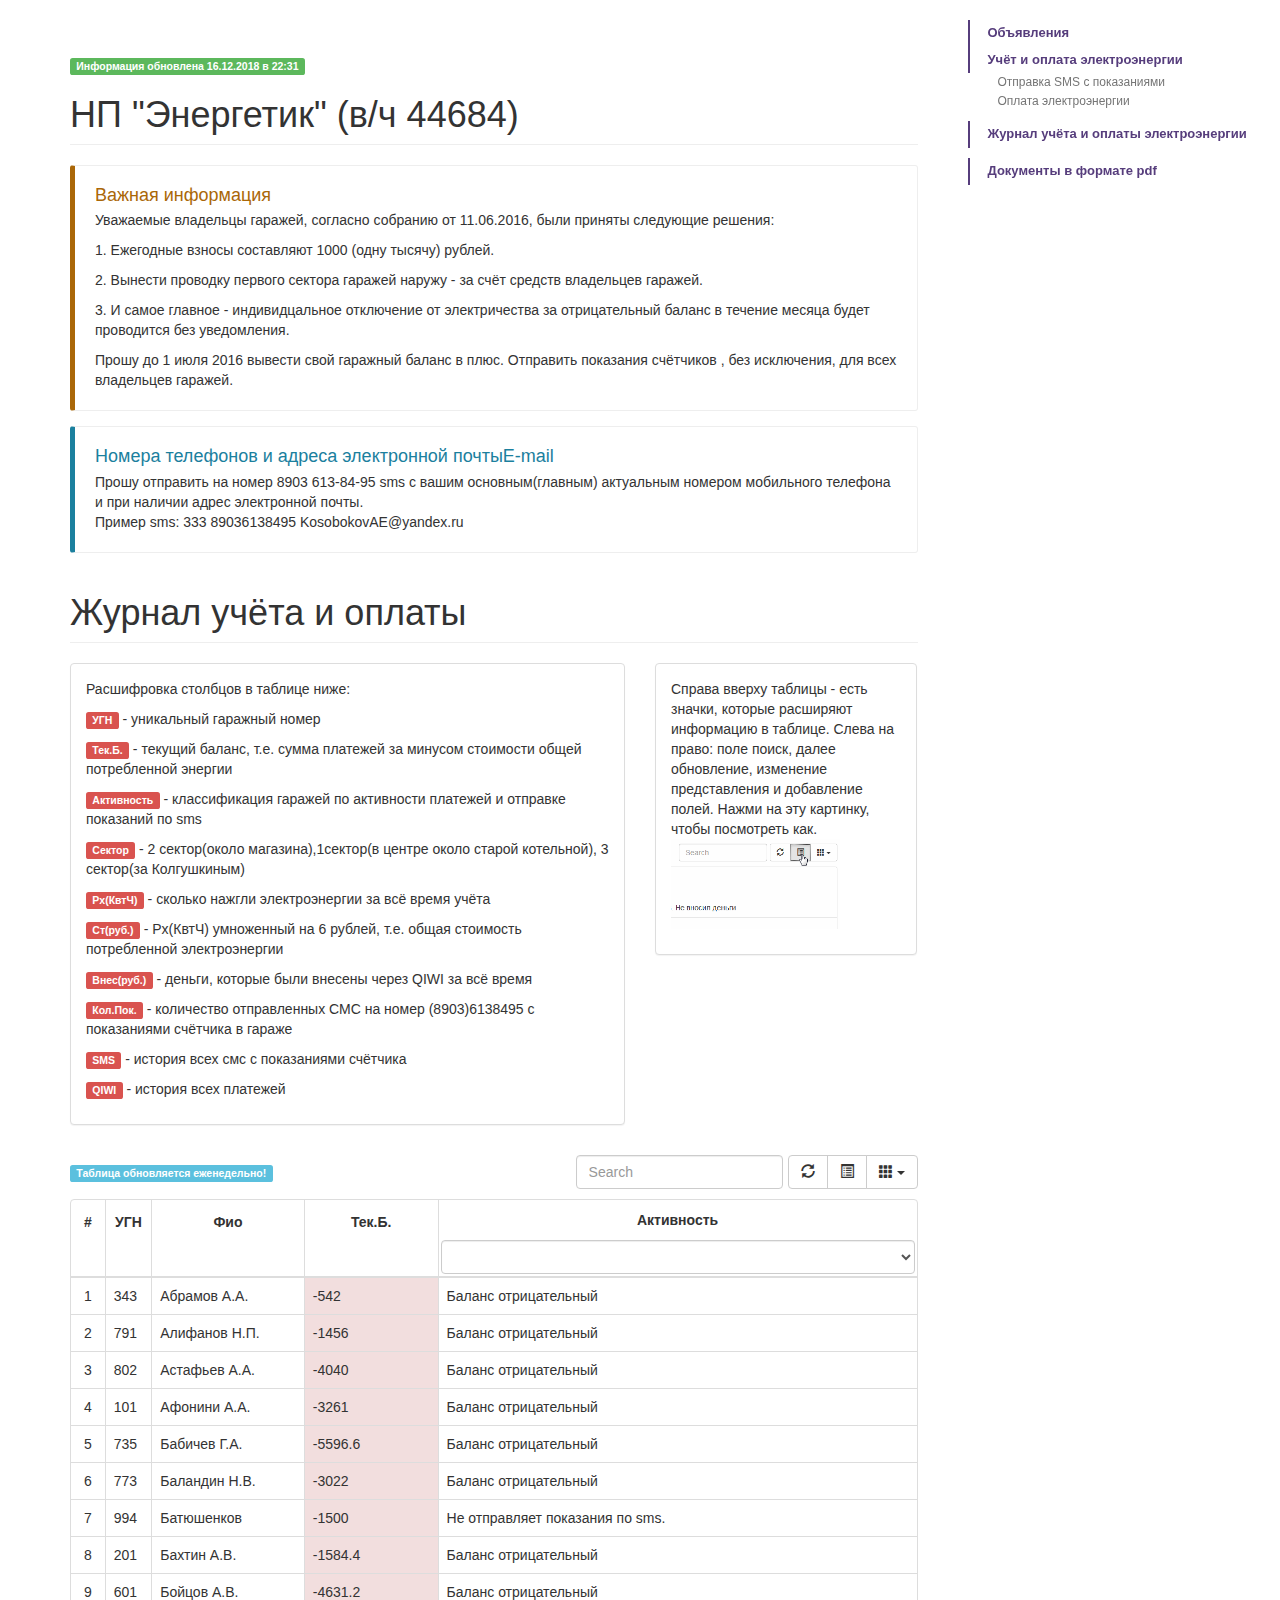
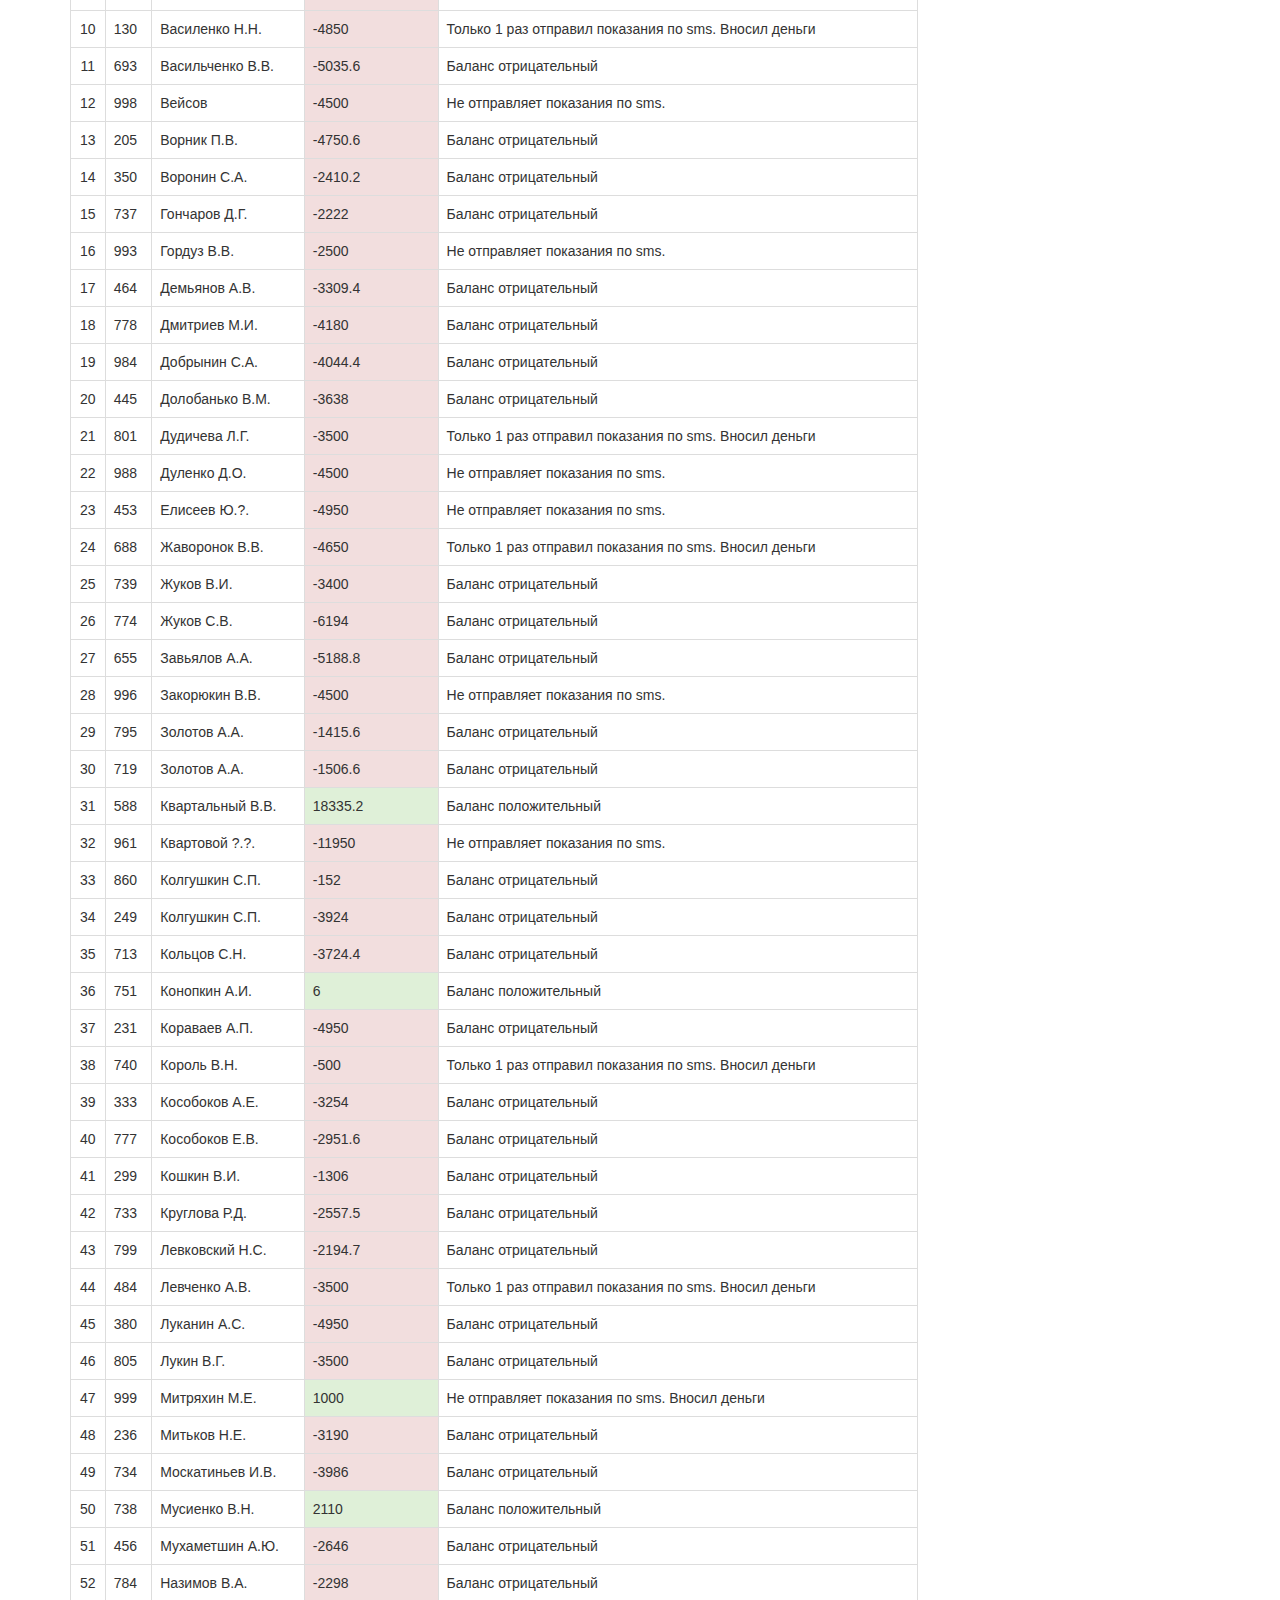
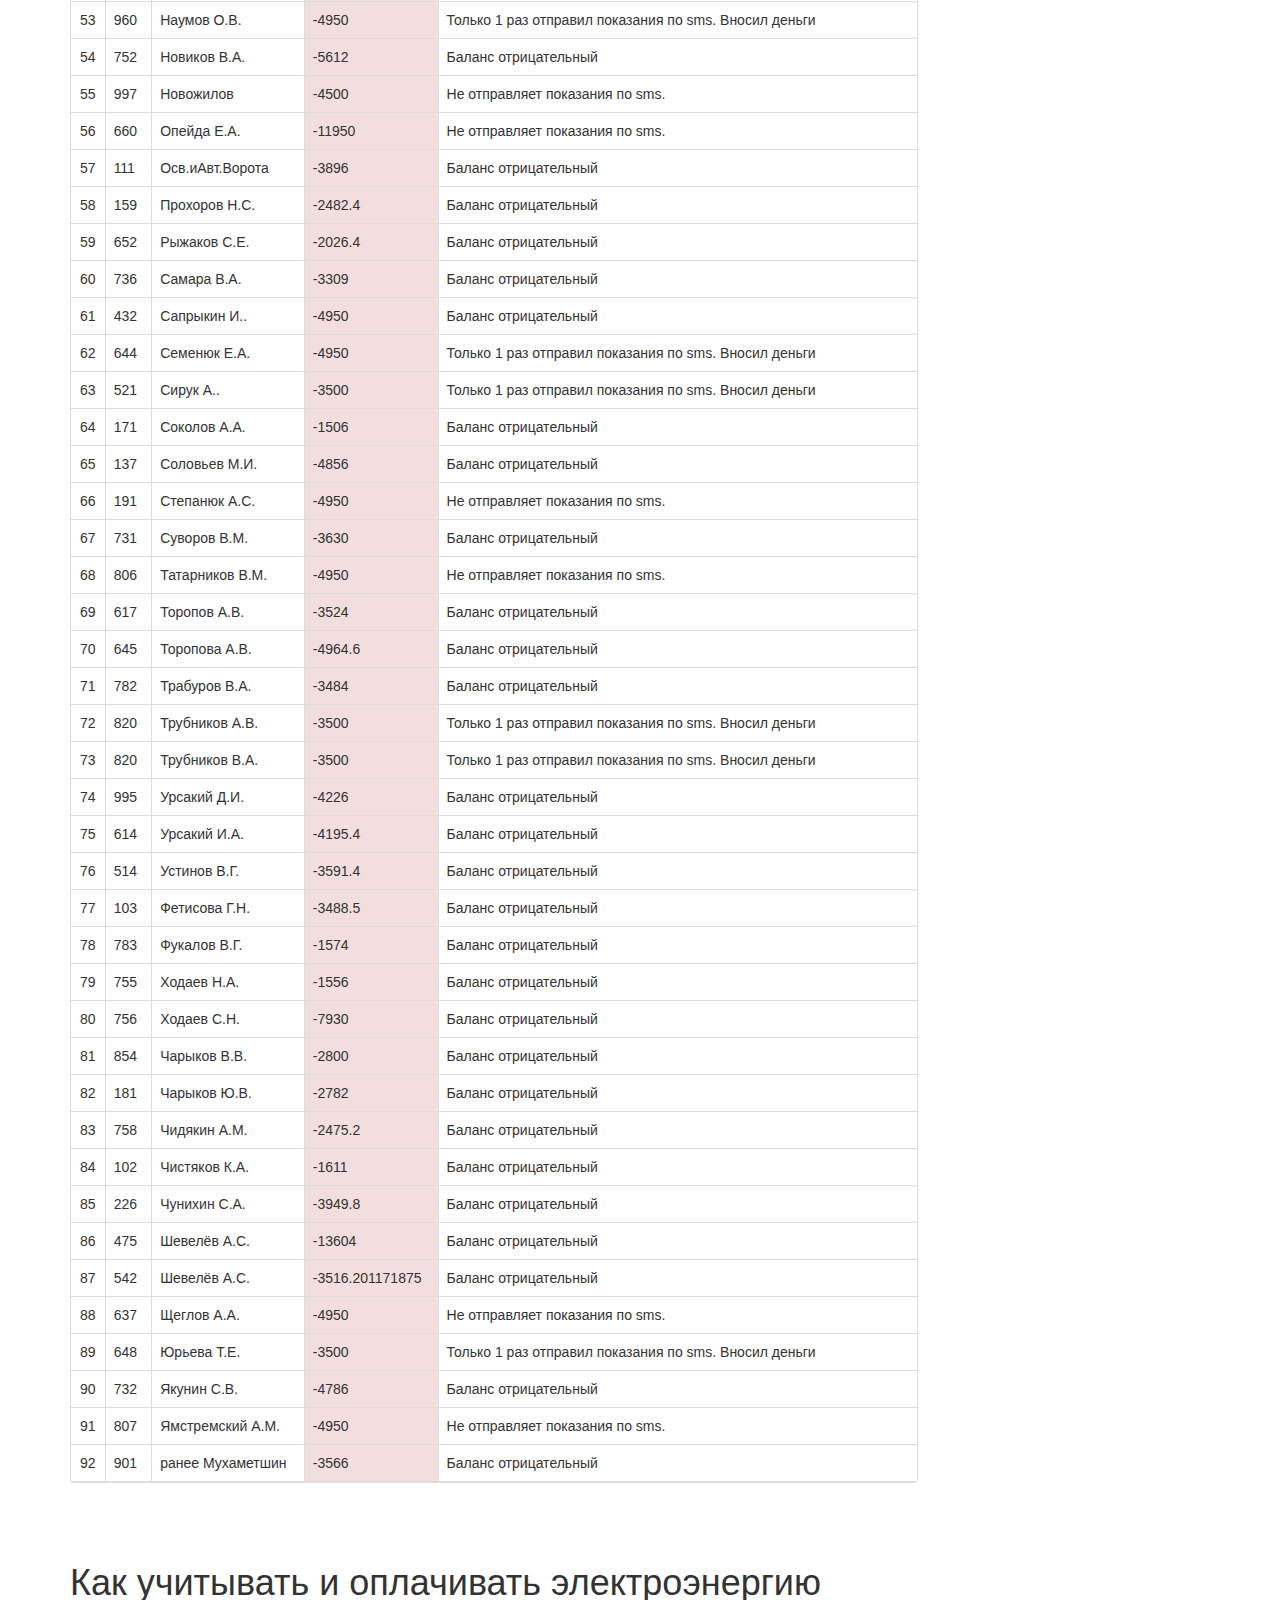
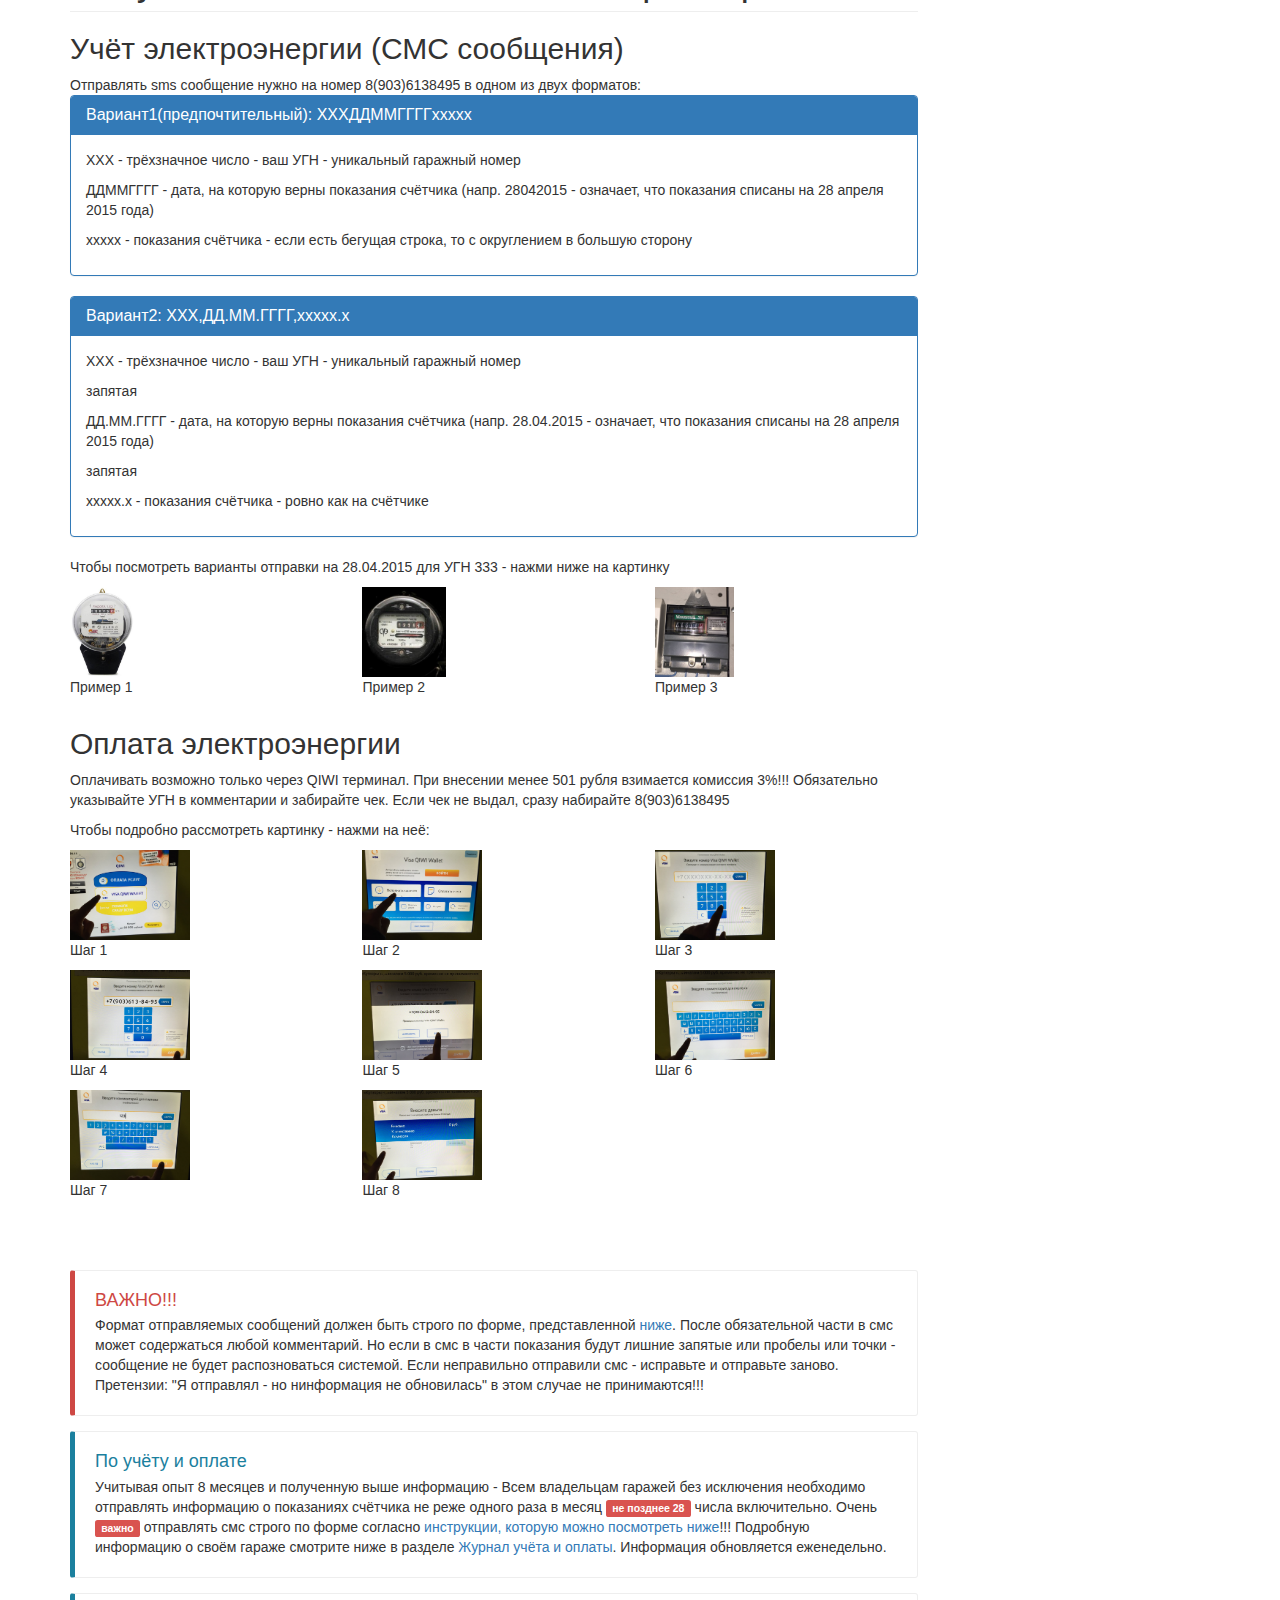
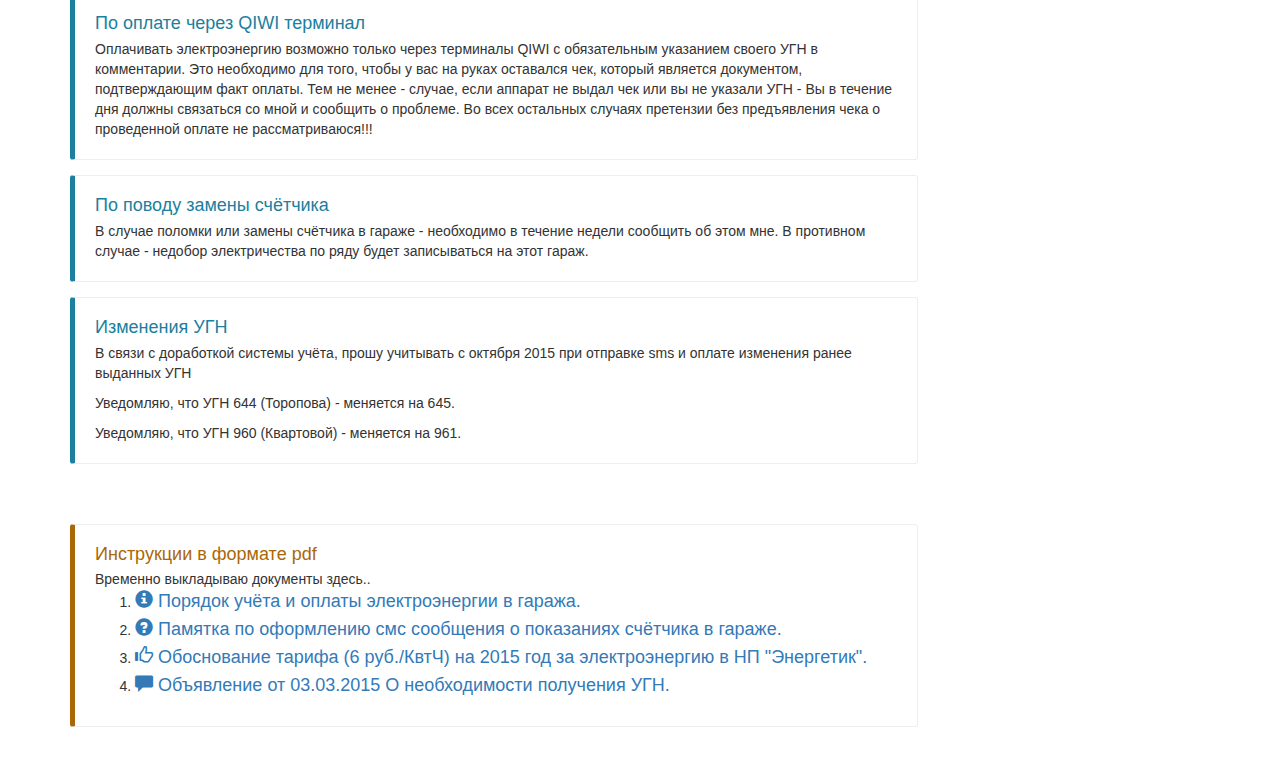
==== index.html @ ae4b2d26 "Автоматическое обновление содержимого страницы. Информация обновлена 16.12.2018 в 22:31" ====
<!doctype html>
<html class="no-js">
<head>
  <meta charset="utf-8">
  <title>НП "Энергетик" в/ч 44684</title>
  <meta name="description" content="">
  <meta name="viewport" content="width=device-width">
  <link rel="shortcut icon" href="/favicon.ico">
  <link rel="stylesheet" href="styles/bootstrap.css" />
  <link rel="stylesheet" href="styles/bootstrap-table.css" />
  <link rel="stylesheet" href="styles/docs.css">
  
    <style>

body {  padding: 10px; padding-top: 55px;}

.result_table_col {
    min-width:130px !important;
    max-width: 130px;
}

.fixed-table-container thead th .th-inner {
    white-space: normal;
}

  </style>
  
</head>
<body data-spy="scroll" data-target=".scrollspy">
<div class="container bs-docs-container">
<div class="row">
<div class="col-md-9" role="main"><!-- #################################################### -->
<div class="bs-docs-section">
  <span class="label label-success">Информация обновлена 16.12.2018 в 22:31</span>
  <h1 id="messages" class="page-header">НП "Энергетик" (в/ч 44684)<a href="#messages"></a></h1>
  
  <div class="bs-callout bs-callout-warning">
    <h4>Важная информация</h4>
<p>Уважаемые владельцы гаражей, согласно собранию от 11.06.2016, были приняты следующие решения:</p>
<p>1. Ежегодные взносы составляют 1000 (одну тысячу) рублей.</p>
<p>2. Вынести проводку первого сектора гаражей наружу - за счёт средств владельцев гаражей.</p>
<p>3. И самое главное - индивидцальное отключение от электричества за отрицательный баланс в течение месяца будет проводится без уведомления.</p>
<p>Прошу до 1 июля 2016 вывести свой гаражный баланс в плюс. Отправить показания счётчиков , без исключения, для всех владельцев гаражей.</p>

  </div>
  
    <div class="bs-callout bs-callout-info">
    <h4>Номера телефонов и адреса электронной почтыE-mail</h4>
    Прошу отправить на номер 8903 613-84-95 sms с вашим основным(главным) актуальным номером мобильного телефона и при наличии адрес электронной почты.
    <p>Пример sms: 333 89036138495 KosobokovAE@yandex.ru</p>
  </div>
  <!--<div class="bs-callout bs-callout-warning">
    <h4>Информация</h4>
Не вступили в систему учёта электроэнергии: Закорюкин Владимир Васильевич(№14,15), Гордуз Виктор Васильевич(№26), Елизов Александр Васильевич, Дуленко Олег Владимирович, Савеличев(№7), Сапрыкина(№42), Щукин(№4),Батюшенков ? ?(№91подключён), Новожилов(№98 отключен), Вейсов(№97),. Убедительная просьба - если есть возможность с ними связаться, необходимо попросить их связаться со мной  89036138495. Т.к. те, кто не подключён к системе учёта - но имеет доступ к электроэнергии в конце текущего года будут отключены от электроэнергии. Повторное подключение будет производиться за отдельную плату!
  </div>-->


    <!-- ################################################################
    <div class="bs-callout bs-callout-info">
        <h4>Статистика</h4>
        <p>За период с 01.01.2015 по 23.04.2016 (478 дн.) по общему для всех гаражей счётчику расход электроэнергии составил:<strong><a data-toggle="collapse" href="#collapseExample" aria-expanded="false" aria-controls="collapseExample"> 10,332 кВт</strong></a>




        , т.е. стоимость потребления из расхода 6 руб.
          за 1 кВт составила: <strong>61,992.00</strong> руб. При этом за всё время учёта
          было передано показаний от владельцев гаражей по sms: <strong>11,515.00</strong> кВт на сумму <strong>69,090.00</strong> руб.
          Всего внесли денег в счёт оплаты электроэнергии: <strong>-247,913.30</strong> руб. В итоге общий долг по оплате
          (т.е. общая стоимость электроэнергии за вычетом всех пополнений от владельцев) составляет: <span class="label label-danger">309,905.30 руб.</span>
          Но это значение не совсем корректно, т.к. в них часть денег людей, которые заранее внесли на свой баланс деньги. Более корректной цифрой по
          общей задолженности будет: <span class="label label-danger">-7,098.00 руб.</span>
          </p>

    <div class="collapse" id="collapseExample">
    <div class="well">

    <table id="table_m_stat"
           data-toggle="table"
           data-url="data/m_stat.json"
           data-mobile-responsive="true">
        <thead>

        <tr>
            <th data-field="date" class=result_table_col data-sortable="false" data-halign="center">Дата</th>
            <th data-field="em_value_ondate" class=result_table_col data-sortable="false" data-halign="center">Показания(к.=40)</th>
            <th data-field="days" class=result_table_col data-sortable="false" data-halign="center">Длительность, дни</th>
            <th data-field="value_diff" class=result_table_col data-sortable="false" data-halign="center">Расход, Квт</th>
            <th data-field="cost" class=result_table_col data-sortable="false" data-halign="center">Стоимость, руб</th>

        </tr>
        </thead>
    </table>
    </div>
    </div>


    <p>За период с 18.03.2015 по 23.04.2016 суммарное значение потребленной электроэнергии по счётчикам в котельной составило:  <strong> 8,964.80 кВт</strong>, в т.ч.:</p>


    <p><span class="glyphicon glyphicon-flash" aria-hidden="true"></span> Расход по 1 Группе гаражей (рядом с магазином до забора): <strong>3,519.00 кВт</strong> (из расхода 6 рублей за 1 кВт = 21,114.00 руб.). По показаниям из sms - расход составил <strong>5,047.20 кВт</strong> (из расхода 6 рублей за 1 кВт = 30,283.20 руб.) <span class="label label-success">Всего внесли: -80,983.00 руб.</span> , в т.ч.:</p>


    <p><span class="glyphicon glyphicon-flash" aria-hidden="true"></span><span class="glyphicon glyphicon-flash" aria-hidden="true"></span> по <a data-toggle="collapse" href="#s21" aria-expanded="false" aria-controls="collapseExample">Фазе 1</a>  - 2,748.30 кВт(по счётчикам в котельной) и 3,296.00 кВт(по показаниям владельцев), т.е. разница в показаниях <span class="label label-danger">-547.70 Квт, а значит долг -3,286.20 руб.</span></p>

    <div class="collapse" id="s21">
    <div class="well">

    <table id="table_m_stat_21"
           data-toggle="table"
           data-url="data/info21.json"
           data-mobile-responsive="true">
        <thead>

        <tr>
            <th data-field="fio" data-sortable="true" data-halign="center">Фио</th>
            <th data-field="energy_value" data-sortable="true" data-halign="center">Рх(КвтЧ)</th>
            <th data-field="qiwi_value" data-sortable="true" data-halign="center">Внес(руб.)</th>
            <th data-field="energy_count" data-sortable="true" data-halign="center">Кол.Пок.</th>

        </tr>
        </thead>
    </table>

    </div>
    </div>


    <p><span class="glyphicon glyphicon-flash" aria-hidden="true"></span><span class="glyphicon glyphicon-flash" aria-hidden="true"></span> по <a data-toggle="collapse" href="#s22" aria-expanded="false" aria-controls="collapseExample">Фазе 2</a>  - 471.90 кВт(по счётчикам в котельной) и 355.20 кВт(по показаниям владельцев), т.е. разница в показаниях <span class="label label-danger">116.70 Квт, а значит долг 700.20 руб.</span></p>
    <div class="collapse" id="s22">
    <div class="well">

    <table id="table_m_stat_22"
           data-toggle="table"
           data-url="data/info22.json"
           data-mobile-responsive="true">
        <thead>

        <tr>
            <th data-field="fio" data-sortable="true" data-halign="center">Фио</th>
            <th data-field="energy_value" data-sortable="true" data-halign="center">Рх(КвтЧ)</th>
            <th data-field="qiwi_value" data-sortable="true" data-halign="center">Внес(руб.)</th>
            <th data-field="energy_count" data-sortable="true" data-halign="center">Кол.Пок.</th>

        </tr>
        </thead>
    </table>

    </div>
    </div>


    <p><span class="glyphicon glyphicon-flash" aria-hidden="true"></span><span class="glyphicon glyphicon-flash" aria-hidden="true"></span> по <a data-toggle="collapse" href="#s23" aria-expanded="false" aria-controls="collapseExample">Фазе 3</a>  - 314.60 кВт(по счётчикам в котельной) и 1,396.00 кВт(по показаниям владельцев), т.е. разница в показаниях <span class="label label-danger">-1,081.40 Квт, а значит долг -6,488.40 руб.</span></p>
    <div class="collapse" id="s23">
    <div class="well">

    <table id="table_m_stat_23"
           data-toggle="table"
           data-url="data/info23.json"
           data-mobile-responsive="true">
        <thead>

        <tr>
            <th data-field="fio" data-sortable="true" data-halign="center">Фио</th>
            <th data-field="energy_value" data-sortable="true" data-halign="center">Рх(КвтЧ)</th>
            <th data-field="qiwi_value" data-sortable="true" data-halign="center">Внес(руб.)</th>
            <th data-field="energy_count" data-sortable="true" data-halign="center">Кол.Пок.</th>

        </tr>
        </thead>
    </table>

    </div>
    </div>


    <p><span class="glyphicon glyphicon-flash" aria-hidden="true"></span> Расход по 2 Группе гаражей (за забором около старой котельной до Колгушкина включительно): <strong>2,722.90 кВт</strong> (из расхода 6 рублей за 1 кВт = 16,337.40 руб.). По показаниям из sms - расход составил <strong>5,347.80 кВт</strong> (из расхода 6 рублей за 1 кВт = 32,086.80 руб.) <span class="label label-success">Всего внесли: -65,872.50 руб.</span> , в т.ч.:</p>

    <p><span class="glyphicon glyphicon-flash" aria-hidden="true"></span><span class="glyphicon glyphicon-flash" aria-hidden="true"></span> по <a data-toggle="collapse" href="#s11" aria-expanded="false" aria-controls="collapseExample">Фазе 1</a>  - 1,170.40 кВт(по счётчикам в котельной) и 2,985.80 кВт(по показаниям владельцев), т.е. разница в показаниях <span class="label label-danger">-1,815.40 Квт, а значит долг -10,892.40 руб.</span></p>
    <div class="collapse" id="s11">
    <div class="well">

    <table id="table_m_stat_11"
           data-toggle="table"
           data-url="data/info11.json"
           data-mobile-responsive="true">
        <thead>

        <tr>
            <th data-field="fio" data-sortable="true" data-halign="center">Фио</th>
            <th data-field="energy_value" data-sortable="true" data-halign="center">Рх(КвтЧ)</th>
            <th data-field="qiwi_value" data-sortable="true" data-halign="center">Внес(руб.)</th>
            <th data-field="energy_count" data-sortable="true" data-halign="center">Кол.Пок.</th>

        </tr>
        </thead>
    </table>

    </div>
    </div>
    <p><span class="glyphicon glyphicon-flash" aria-hidden="true"></span><span class="glyphicon glyphicon-flash" aria-hidden="true"></span> по <a data-toggle="collapse" href="#s12" aria-expanded="false" aria-controls="collapseExample">Фазе 2</a>  - 170.90 кВт(по счётчикам в котельной) и 277.10 кВт(по показаниям владельцев), т.е. разница в показаниях <span class="label label-danger">-106.20 Квт, а значит долг -637.20 руб.</span></p>
    <div class="collapse" id="s12">
    <div class="well">

    <table id="table_m_stat_12"
           data-toggle="table"
           data-url="data/info12.json"
           data-mobile-responsive="true">
        <thead>

        <tr>
            <th data-field="fio" data-sortable="true" data-halign="center">Фио</th>
            <th data-field="energy_value" data-sortable="true" data-halign="center">Рх(КвтЧ)</th>
            <th data-field="qiwi_value" data-sortable="true" data-halign="center">Внес(руб.)</th>
            <th data-field="energy_count" data-sortable="true" data-halign="center">Кол.Пок.</th>

        </tr>
        </thead>
    </table>

    </div>
    </div>
    <p><span class="glyphicon glyphicon-flash" aria-hidden="true"></span><span class="glyphicon glyphicon-flash" aria-hidden="true"></span> по <a data-toggle="collapse" href="#s13" aria-expanded="false" aria-controls="collapseExample">Фазе 3</a>  - 1,381.60 кВт(по счётчикам в котельной) и 2,084.90 кВт(по показаниям владельцев), т.е. разница в показаниях <span class="label label-danger">-703.30 Квт, а значит долг -4,219.80 руб.</span></p>
    <div class="collapse" id="s13">
    <div class="well">

    <table id="table_m_stat_13"
           data-toggle="table"
           data-url="data/info13.json"
           data-mobile-responsive="true">
        <thead>

        <tr>
            <th data-field="fio" data-sortable="true" data-halign="center">Фио</th>
            <th data-field="energy_value" data-sortable="true" data-halign="center">Рх(КвтЧ)</th>
            <th data-field="qiwi_value" data-sortable="true" data-halign="center">Внес(руб.)</th>
            <th data-field="energy_count" data-sortable="true" data-halign="center">Кол.Пок.</th>

        </tr>
        </thead>
    </table>

    </div>
    </div>


    <p><span class="glyphicon glyphicon-flash" aria-hidden="true"></span> Расход по 3 Группе гаражей (от Колгушкина и к поваровской дороге): <strong>2,722.90 кВт</strong>> (из расхода 6 рублей за 1 кВт = 16,337.40 руб.). По показаниям из sms - расход составил <strong>1,120.00 кВт</strong> (из расхода 6 рублей за 1 кВт = 6,720.00 руб.) <span class="label label-success">Всего внесли: -102,057.80 руб.</span> , в т.ч.:</p>

    <p><span class="glyphicon glyphicon-flash" aria-hidden="true"></span><span class="glyphicon glyphicon-flash" aria-hidden="true"></span> по <a data-toggle="collapse" href="#s31" aria-expanded="false" aria-controls="collapseExample">Фазе 1</a>  - 698.90 кВт(по счётчикам в котельной) и 1,443.40 кВт(по показаниям владельцев), т.е. разница в показаниях <span class="label label-danger">-744.50 Квт, а значит долг -4,467.00 руб.</span></p>
    <div class="collapse" id="s31">
    <div class="well">

    <table id="table_m_stat_31"
           data-toggle="table"
           data-url="data/info31.json"
           data-mobile-responsive="true">
        <thead>

        <tr>
            <th data-field="fio" data-sortable="true" data-halign="center">Фио</th>
            <th data-field="energy_value" data-sortable="true" data-halign="center">Рх(КвтЧ)</th>
            <th data-field="qiwi_value" data-sortable="true" data-halign="center">Внес(руб.)</th>
            <th data-field="energy_count" data-sortable="true" data-halign="center">Кол.Пок.</th>

        </tr>
        </thead>
    </table>

    </div>
    </div>
    <p><span class="glyphicon glyphicon-flash" aria-hidden="true"></span><span class="glyphicon glyphicon-flash" aria-hidden="true"></span> по <a data-toggle="collapse" href="#s32" aria-expanded="false" aria-controls="collapseExample">Фазе 2</a>  - 1,929.00 кВт(по счётчикам в котельной) и -633.40 кВт(по показаниям владельцев), т.е. разница в показаниях <span class="label label-danger">2,562.40 Квт, а значит долг 15,374.40 руб.</span></p>
    <div class="collapse" id="s32">
    <div class="well">

    <table id="table_m_stat_32"
           data-toggle="table"
           data-url="data/info32.json"
           data-mobile-responsive="true">
        <thead>

        <tr>
            <th data-field="fio" data-sortable="true" data-halign="center">Фио</th>
            <th data-field="energy_value" data-sortable="true" data-halign="center">Рх(КвтЧ)</th>
            <th data-field="qiwi_value" data-sortable="true" data-halign="center">Внес(руб.)</th>
            <th data-field="energy_count" data-sortable="true" data-halign="center">Кол.Пок.</th>

        </tr>
        </thead>
    </table>

    </div>
    </div>
    <p><span class="glyphicon glyphicon-flash" aria-hidden="true"></span><span class="glyphicon glyphicon-flash" aria-hidden="true"></span> по <a data-toggle="collapse" href="#s33" aria-expanded="false" aria-controls="collapseExample">Фазе 3</a>  - 30.10 кВт(по счётчикам в котельной) и 310.00 кВт(по показаниям владельцев), т.е. разница в показаниях <span class="label label-danger">-279.90 Квт, а значит долг -1,679.40 руб.</span></p>
    <div class="collapse" id="s33">
    <div class="well">

    <table id="table_m_stat_33"
           data-toggle="table"
           data-url="data/info33.json"
           data-mobile-responsive="true">
        <thead>

        <tr>
            <th data-field="fio" data-sortable="true" data-halign="center">Фио</th>
            <th data-field="energy_value" data-sortable="true" data-halign="center">Рх(КвтЧ)</th>
            <th data-field="qiwi_value" data-sortable="true" data-halign="center">Внес(руб.)</th>
            <th data-field="energy_count" data-sortable="true" data-halign="center">Кол.Пок.</th>

        </tr>
        </thead>
    </table>

    </div>
    </div>

    <p>Замечание: для того, чтобы посмотреть детализацию по цифрам в тексте выше -
    нажмите на слово или цифру, выделенную голубым цветом!
    </p>

    </div>
     ################################################################ -->
    

  <div class="bs-docs-section">
  <h1 id="rep1" class="page-header">Журнал учёта и оплаты<a class="anchorjs-link" href="#rep1"></a></h1>

<div>
<!--<span class="label label-info">Обновляется ежедневно по рабочим дням</span> -->
<!-- <button id="refresh" class="btn btn-default">Refresh</button> -->


<div class="row">
<div class="col-md-8">
<div class="panel panel-default">
  <div class="panel-body">
    <p>Расшифровка столбцов в таблице ниже:</p>
<p><span class="label label-danger">УГН</span> - уникальный гаражный номер</p>
<p><span class="label label-danger">Тек.Б.</span> - текущий баланс, т.е. сумма платежей за минусом стоимости общей потребленной энергии</p>
<p><span class="label label-danger">Активность</span> - классификация гаражей по активности платежей и отправке показаний по sms</p>
<p><span class="label label-danger">Сектор</span> - 2 сектор(около магазина),1сектор(в центре около старой котельной), 3 сектор(за Колгушкиным)</p>
<p><span class="label label-danger">Рх(КвтЧ)</span> - сколько нажгли электроэнергии за всё время учёта</p>
<p><span class="label label-danger">Ст(руб.)</span> - Рх(КвтЧ) умноженный на 6 рублей, т.е. общая стоимость потребленной электроэнергии</p>
<p><span class="label label-danger">Внес(руб.)</span> - деньги, которые были внесены через QIWI за всё время</p>
<p><span class="label label-danger">Кол.Пок.</span> - количество отправленных СМС на номер (8903)6138495 с показаниями счётчика в гараже</p>
<p><span class="label label-danger">SMS</span> - история всех смс с показаниями счётчика</p>
<p><span class="label label-danger">QIWI</span> - история всех платежей</p>
  </div>
</div>
</div>


  <div class="col-md-4">
<div class="panel panel-default">
  <div class="panel-body">
<p><span>Справа вверху таблицы - есть значки, которые расширяют информацию в таблице. Слева на право: поле поиск, далее обновление, изменение представления и добавление полей. Нажми на эту картинку, чтобы посмотреть как.<a href="assets/how_table.gif" data-toggle="lightbox" data-title="Как работает таблица" data-footer="Щёлкаете на значёк и выбираете поля">
    <img src="assets/how_table.gif" class="img-responsive" style="height: 90px;">
  </a></span></p>
    </div>
</div>
</div>

<div class="col-md-4"></div>

</div>

</div>

<div id="toolbar">
<span class="label label-info">Таблица обновляется еженедельно!</span>
<!-- <button id="refresh" class="btn btn-default">Refresh</button> -->
</div>



<table id="table"
       data-toggle="table"
       data-url="data/data.json"
       data-search="true"
       data-show-refresh="true"
       data-show-toggle="true"
       data-show-columns="true"

       data-filter-control="true"
       data-toolbar="#toolbar">
    <thead>
    <tr>
        <th data-formatter="runningFormatter" data-align="center" data-halign="center" data-valign="center">#</th>
        <th data-field="ugn" data-switchable="false" data-sortable="true" data-halign="center">УГН</th>
        <th data-field="unv" data-visible="false" data-sortable="true" data-halign="center">УНВ</th>
        <th data-field="fio" data-sortable="true" data-halign="center">Фио</th>
        <th data-field="balance" data-cell-style="cellStyle" data-sortable="true" data-halign="center">Тек.Б.</th>
        <th data-field="class" data-filter-control="select" data-sortable="true" data-halign="center">Активность</th>
        <th  data-field="sector"  data-searchable="false" data-visible="false" data-sortable="true" data-halign="center">Сектор</th>
        <th data-field="energy_value" data-searchable="false" data-visible="false" data-sortable="true" data-halign="center">Рх(КвтЧ)</th>
        <th data-field="energy_cost"data-searchable="false"  data-visible="false" data-sortable="true" data-halign="center">Ст(руб.)</th>
        <th data-field="qiwi_value_mod" data-searchable="false" data-visible="false" data-sortable="true"  data-halign="center" data-sortable="true">Внес(руб.)</th>
        <th data-field="energy_count" data-searchable="false" data-visible="false" data-sortable="true" data-halign="center">Кол.Пок.</th>
        <th data-field="sms_history" data-searchable="false" data-visible="false" data-sortable="true" data-halign="center">SMS</th>
        <th data-field="qiwi_history" data-searchable="false" data-visible="false" data-sortable="true" data-halign="center">QIWI</th>

    </tr>
    </thead>
</table>

  </div>


<div class="bs-docs-section">
<h1 id="uio" class="page-header">Как учитывать и оплачивать электроэнергию<a class="anchorjs-link" href="#uio"></a></h1>

  <h2 id="sms">Учёт электроэнергии (СМС сообщения)<a class="anchorjs-link" href="#sms"><span class="anchorjs-icon"></span></a></h2>

        Отправлять sms сообщение нужно на номер 8(903)6138495 в одном из двух форматов:

<div class="panel panel-primary">
  <div class="panel-heading">
    <h3 id="panel-title" class="panel-title">Вариант1(предпочтительный): XXXДДММГГГГxxxxx<a class="anchorjs-link" href="#panel-title"><span class="anchorjs-icon"></span></a></h3>
  </div>
  <div class="panel-body">
    <p>XXX - трёхзначное число - ваш УГН - уникальный гаражный номер </p>
    <p>ДДММГГГГ - дата, на которую верны показания счётчика (напр. 28042015 - означает, что показания списаны на 28 апреля 2015 года) </p>
    <p>xxxxx - показания счётчика - если есть бегущая строка, то с округлением в большую сторону</p>
  </div>
</div>
<div class="panel panel-primary">
  <div class="panel-heading">
    <h3 id="panel-title" class="panel-title">Вариант2: XXX,ДД.ММ.ГГГГ,xxxxx.x<a class="anchorjs-link" href="#panel-title"><span class="anchorjs-icon"></span></a></h3>
  </div>
  <div class="panel-body">
    <p>XXX - трёхзначное число - ваш УГН - уникальный гаражный номер </p>
    <p>запятая</p>
    <p>ДД.ММ.ГГГГ - дата, на которую верны показания счётчика (напр. 28.04.2015 - означает, что показания списаны на 28 апреля 2015 года) </p>
    <p>запятая</p>
    <p>xxxxx.x - показания счётчика - ровно как на счётчике</p>
</div>
</div>
<div>
<p>Чтобы посмотреть варианты отправки на 28.04.2015 для УГН 333 - нажми ниже на картинку</p>

<div class="row">
  <div class="col-md-4"><p><a href="assets/p1.jpg" data-toggle="lightbox" data-title="Счётчик" data-footer="С бегущей цифрой">
    <img src="assets/10103461.jpg" class="img-responsive" style="height: 90px;">
  </a>Пример 1</p></div>
  <div class="col-md-4"><p><a href="assets/p2.jpg" data-toggle="lightbox" data-title="Счётчик" data-footer="С бегущей цифрой">
    <img src="assets/03_35.jpg" class="img-responsive" style="height: 90px;">
  </a>Пример 2</p></div>
  <div class="col-md-4">     <p><a href="assets/p3.jpg" data-toggle="lightbox" data-title="Счётчик" data-footer="С бегущей цифрой">
    <img src="assets/IMG_0820.JPG" class="img-responsive" style="height: 90px;">
  </a>Пример 3</p></div>
</div>


</div>






  <h2 id="qiwi">Оплата электроэнергии<a class="anchorjs-link" href="#qiwi"><span class="anchorjs-icon"></span></a></h2>
  <p> Оплачивать возможно только через QIWI терминал. При внесении менее 501 рубля взимается комиссия 3%!!! Обязательно указывайте УГН в комментарии и забирайте чек. Если чек не выдал, сразу набирайте 8(903)6138495</p>



<p>Чтобы подробно рассмотреть картинку - нажми на неё:</p>
<div class="row">
  <div class="col-md-4">
       <p><a href="assets/q1.JPG" data-toggle="lightbox" data-title="Qiwi терминал" data-footer="Выбираем среднюю кнопку">
    <img src="assets/q1.JPG" class="img-responsive" style="height: 90px;">
  </a>Шаг 1</p>
  </div>
  <div class="col-md-4">
     <p><a href="assets/q2.JPG" data-toggle="lightbox" data-title="Qiwi терминал" data-footer="Выбираем Пополнить кошелек">
    <img src="assets/q2.JPG" class="img-responsive" style="height: 90px;">
  </a>Шаг 2</p>
  </div>
  <div class="col-md-4">
    <p><a href="assets/q3.JPG" data-toggle="lightbox" data-title="Qiwi терминал" data-footer="Вводим номер 9036138495">
    <img src="assets/q3.JPG" class="img-responsive" style="height: 90px;">
  </a>Шаг 3</p>
  </div>
</div>

<div class="row">
  <div class="col-md-4">
       <p><a href="assets/q4.JPG" data-toggle="lightbox" data-title="Qiwi терминал" data-footer="Нажимаем далее">
    <img src="assets/q4.JPG" class="img-responsive" style="height: 90px;">
  </a>Шаг 4</p>
  </div>
  <div class="col-md-4">
     <p><a href="assets/q5.JPG" data-toggle="lightbox" data-title="Qiwi терминал" data-footer="Проверяем">
    <img src="assets/q5.JPG" class="img-responsive" style="height: 90px;">
  </a>Шаг 5</p>
  </div>
  <div class="col-md-4">
    <p><a href="assets/q6.JPG" data-toggle="lightbox" data-title="Qiwi терминал" data-footer="Для ввода цифр нажимаем кнопку слева ?123">
    <img src="assets/q6.JPG" class="img-responsive" style="height: 90px;">
  </a>Шаг 6</p>
  </div>
</div>
<div class="row">
  <div class="col-md-4">
       <p><a href="assets/q7.JPG" data-toggle="lightbox" data-title="Qiwi терминал" data-footer="Указываем УГН - обязательно. Без угн претензии не принимаются">
    <img src="assets/q7.JPG" class="img-responsive" style="height: 90px;">
  </a>Шаг 7</p>
  </div>
  <div class="col-md-4">
     <p><a href="assets/q8.JPG" data-toggle="lightbox" data-title="Qiwi терминал" data-footer="Менее 501 рубля - 3% комиссия">
    <img src="assets/q8.JPG" class="img-responsive" style="height: 90px;">
  </a>Шаг 8</p>
  </div>

</div>








</div>

   <div class="bs-callout bs-callout-danger">
    <h4>ВАЖНО!!!</h4>
    Формат отправляемых сообщений должен быть строго по форме, представленной <a href="#uio">ниже</a>. После обязательной части в смс может содержаться любой комментарий. Но если в смс в части показания будут лишние запятые или пробелы или точки - сообщение не будет распозноваться системой. Если неправильно отправили смс - исправьте и отправьте заново. Претензии: "Я отправлял - но нинформация не обновилась" в этом случае не принимаются!!!
  </div>

  <div class="bs-callout bs-callout-info">
    <h4>По учёту и оплате</h4>
    Учитывая опыт 8 месяцев и полученную выше информацию - Всем владельцам гаражей без исключения необходимо отправлять информацию о показаниях счётчика не реже одного раза в месяц <span class="label label-danger">не позднее 28</span> числа включительно. Очень <span class="label label-danger">важно</span> отправлять смс строго по форме согласно <a href="#uio">инструкции, которую можно посмотреть ниже</a>!!! Подробную информацию о своём гараже смотрите ниже в разделе <a href="#rep1">Журнал учёта и оплаты</a>. Информация обновляется еженедельно.
  </div>

    <div class="bs-callout bs-callout-info">
    <h4>По оплате через QIWI терминал</h4>
   Оплачивать электроэнергию возможно только через терминалы QIWI c обязательным указанием своего УГН в комментарии. Это необходимо для того, чтобы у вас на руках оставался чек, который является документом, подтверждающим факт оплаты. Тем не менее - случае, если аппарат не выдал чек или вы не указали УГН -  Вы в течение дня должны связаться со мной и сообщить о проблеме. Во всех остальных случаях претензии без предъявления чека о проведенной оплате не рассматриваюся!!!
  </div>

        <div class="bs-callout bs-callout-info">
    <h4>По поводу замены счётчика</h4>
  <p>В случае поломки или замены  счётчика в гараже - необходимо в течение недели сообщить об этом мне. В противном случае - недобор электричества по ряду будет записываться на этот гараж.</p>
  </div>

      <div class="bs-callout bs-callout-info">
    <h4>Изменения УГН</h4>
  <p>В связи с доработкой системы учёта, прошу учитывать с октября 2015 при отправке sms и оплате изменения ранее выданных УГН
  <p>Уведомляю, что УГН 644 (Торопова) - меняется на 645.</p>
  <p>Уведомляю, что УГН 960 (Квартовой) - меняется на 961.</p>
  </div>
</div>


 <div class="bs-docs-section">
<div id="other" class="bs-callout bs-callout-warning">
  <h4>Инструкции в формате pdf</h4>
  Временно выкладываю документы здесь..
  <ol type="n">
      <li><h4><a href="https://www.dropbox.com/s/v0ilkwum9i7e2gf/%D0%98%D0%BD%D1%81%D1%82%D1%80%D1%83%D0%BA%D1%86%D0%B8%D1%8F%20%D0%BF%D0%BE%20%D1%83%D1%87%D1%91%D1%82%D1%83%20%D0%B8%20%D0%BE%D0%BF%D0%BB%D0%B0%D1%82%D0%B5.pdf?dl=0" target="_blank">
      <span class="glyphicon glyphicon-info-sign" aria-hidden="true"></span> Порядок учёта и оплаты электроэнергии в гаража.</a></h4></li>
      <li><h4><a href="https://www.dropbox.com/s/b8z9isixpf4hgef/%D0%9F%D0%B0%D0%BC%D1%8F%D1%82%D0%BA%D0%B0%20%D0%BF%D0%BE%20%D1%81%D0%BC%D1%81%20%D1%81%D0%BE%D0%BE%D0%B1%D1%89%D0%B5%D0%BD%D0%B8%D1%8F%D0%BC.pdf?dl=0" target="_blank">
      <span class="glyphicon glyphicon-question-sign" aria-hidden="true"></span> Памятка по оформлению смс сообщения о показаниях счётчика в гараже.</a></h4></li>
      <li><h4><a href="https://www.dropbox.com/s/mbdt0n2p677p8kz/%D0%9E%D1%81%D0%BD%D0%BE%D0%B2%D0%B0%D0%BD%D0%B8%D0%B5%206%20%D1%80%D1%83%D0%B1%20%D1%82%D0%B0%D1%80%D0%B8%D1%84.pdf?dl=0" target="_blank">
      <span class="glyphicon glyphicon-thumbs-up" aria-hidden="true"></span> Обоснование тарифа (6 руб./КвтЧ) на 2015 год за электроэнергию в НП "Энергетик".</a></h4></li>
      <li><h4><a href="https://www.dropbox.com/s/s2lsfqs6dmqdjwx/%D0%9E%D0%B1%D1%8A%D1%8F%D0%B2%D0%BB%D0%B5%D0%BD%D0%B8%D0%B5%20%D0%B3%D0%B0%D1%80%D0%B0%D0%B6%D0%BD%D0%B8%D0%BA%D0%B0%D0%BC%20%D0%BF%D1%80%D0%BE%20%D0%A3%D0%93%D0%9D.pdf?dl=0" target="_blank">
      <span class="glyphicon glyphicon-comment" aria-hidden="true"></span> Объявление от 03.03.2015 О необходимости получения УГН.</a></h4></li>

    </ol>

</div>
 </div>


</div><!-- #################################################### -->

<div class="col-md-3">
  <nav id="nav" class="bs-docs-sidebar hidden-print hidden-xs hidden-sm affix scrollspy">
    <ul class="nav bs-docs-sidenav" data-spy="affix">
      <li class="active"><a href="#messages">Объявления</a>
    </li>
    <li class="active">
      <a href="#uio">Учёт и оплата электроэнергии</a>
      <ul class="nav">
        <li class=""><a href="#sms">Отправка SMS с показаниями</a></li>
        <li class=""><a href="#qiwi">Оплата электроэнергии</a></li>
      </ul>
    </li>
    <li class="active">
      <a href="#rep1">Журнал учёта и оплаты электроэнергии</a>
      <ul class="nav">
        <!--         <li class=""><a href="#sms">Отправка SMS с показаниями</a></li>
        <li class=""><a href="#qiwi">Оплата электроэнергии</a></li> -->
      </ul>
    </li>
        <li class="active">
      <a href="#other">Документы в формате pdf</a>
      <ul class="nav">

      </ul>
    </li>
  </ul>
</nav>
</div>




</div>
</div>

<script src="scripts/jquery.js"></script>
<script src="scripts/bootstrap.js"></script>
<script src="scripts/bootstrap-table.js"></script>
<script src="scripts/bootstrap-table-filter.js"></script>
<script src="scripts/bootstrap-table-editable.js"></script>
<script src="scripts/bootstrap-table-export.js"></script>
<script src="scripts/bootstrap-table-mobile.js"></script>
<script src="scripts/bootstrap-table-flatJSON.js"></script>
<script src="scripts/bootstrap-table-ru-RU.js"></script>
<script src="scripts/ekko-lightbox.min.js"></script>
<script src="scripts/filter.js"></script>



<script>
function cellStyle(value) {
    var classes = ['active', 'success', 'info', 'warning', 'danger'];

    if (value > 0) {
        return {
            classes: 'success'
        };
    } else if (value < 0) {
        return {
            classes: 'danger'
        };

    }

    return {};
}

</script>

<script>
  (function(i,s,o,g,r,a,m){i['GoogleAnalyticsObject']=r;i[r]=i[r]||function(){
  (i[r].q=i[r].q||[]).push(arguments)},i[r].l=1*new Date();a=s.createElement(o),
  m=s.getElementsByTagName(o)[0];a.async=1;a.src=g;m.parentNode.insertBefore(a,m)
  })(window,document,'script','//www.google-analytics.com/analytics.js','ga');

  ga('create', 'UA-61748065-1', 'auto');
  ga('send', 'pageview');

</script>

<script type="text/javascript">
function runningFormatter(value, row, index) {
return index+1;
}</script>

<script type="text/javascript">
$(document).ready(function ($) {
// delegate calls to data-toggle="lightbox"
$(document).delegate('*[data-toggle="lightbox"]:not([data-gallery="navigateTo"])', 'click', function(event) {
event.preventDefault();
return $(this).ekkoLightbox({
onShown: function() {
if (window.console) {
return console.log('Checking our the events huh?');
}
},
onNavigate: function(direction, itemIndex) {
if (window.console) {
return console.log('Navigating '+direction+'. Current item: '+itemIndex);
}
}
});
});
//Programatically call
$('#open-image').click(function (e) {
e.preventDefault();
$(this).ekkoLightbox();
});
$('#open-youtube').click(function (e) {
e.preventDefault();
$(this).ekkoLightbox();
});
// navigateTo
$(document).delegate('*[data-gallery="navigateTo"]', 'click', function(event) {
event.preventDefault();
return $(this).ekkoLightbox({
onShown: function() {
var a = this.modal_content.find('.modal-footer a');
if(a.length > 0) {
a.click(function(e) {
e.preventDefault();
this.navigateTo(2);
}.bind(this));
}
}
});
});
});
</script>

</body>
</html>
---- styles/docs.css ----
/*!
 * Bootstrap Docs (http://getbootstrap.com)
 * Copyright 2011-2015 Twitter, Inc.
 * Licensed under the Creative Commons Attribution 3.0 Unported License. For
 * details, see http://creativecommons.org/licenses/by/3.0/.
 */


/*
 * Bootstrap Documentation
 * Special styles for presenting Bootstrap's documentation and code examples.
 */


/*
 * Scaffolding
 *
 * Update the basics of our documents to prep for docs content.
 */

body {
  position: relative; /* For scrollspy */
}

/* Keep code small in tables on account of limited space */
.table code {
  font-size: 13px;
  font-weight: normal;
}

/* Inline code within headings retain the heading's background-color */
h2 code,
h3 code,
h4 code {
  background-color: inherit;
}

/* Outline button for use within the docs */
.btn-outline {
  color: #563d7c;
  background-color: transparent;
  border-color: #563d7c;
}
.btn-outline:hover,
.btn-outline:focus,
.btn-outline:active {
  color: #fff;
  background-color: #563d7c;
  border-color: #563d7c;
}

/* Inverted outline button (white on dark) */
.btn-outline-inverse {
  color: #fff;
  background-color: transparent;
  border-color: #cdbfe3;
}
.btn-outline-inverse:hover,
.btn-outline-inverse:focus,
.btn-outline-inverse:active {
  color: #563d7c;
  text-shadow: none;
  background-color: #fff;
  border-color: #fff;
}

/* Bootstrap "B" icon */
.bs-docs-booticon {
  display: block;
  font-weight: 500;
  color: #fff;
  text-align: center;
  cursor: default;
  background-color: #563d7c;
  border-radius: 15%;
}
.bs-docs-booticon-sm {
  width: 30px;
  height: 30px;
  font-size: 20px;
  line-height: 28px;
}
.bs-docs-booticon-lg {
  width: 144px;
  height: 144px;
  font-size: 108px;
  line-height: 140px;
}
.bs-docs-booticon-inverse {
  color: #563d7c;
  background-color: #fff;
}
.bs-docs-booticon-outline {
  background-color: transparent;
  border: 1px solid #cdbfe3;
}


/*
 * Fancy skip link
 *
 * Make it look a bit less "bare bones"
 * Also includes focus suppression for the Chrome tabindex="-1" workaround
 */

#skippy {
  display: block;
  padding: 1em;
  color: #fff;
  background-color: #6f5499;
  outline: 0;
}

#skippy .skiplink-text {
  padding: .5em;
  outline: 1px dotted;
}

#content:focus {
  outline: none;
}


/*
 * Main navigation
 *
 * Turn the `.navbar` at the top of the docs purple.
 */

.bs-docs-nav {
  margin-bottom: 0;
  background-color: #fff;
  border-bottom: 0;
}
.bs-home-nav .bs-nav-b {
  display: none;
}
.bs-docs-nav .navbar-brand,
.bs-docs-nav .navbar-nav > li > a {
  font-weight: 500;
  color: #563d7c;
}
.bs-docs-nav .navbar-nav > li > a:hover,
.bs-docs-nav .navbar-nav > .active > a,
.bs-docs-nav .navbar-nav > .active > a:hover {
  color: #463265;
  background-color: #f9f9f9;
}
.bs-docs-nav .navbar-toggle .icon-bar {
  background-color: #563d7c;
}
.bs-docs-nav .navbar-header .navbar-toggle {
  border-color: #fff;
}
.bs-docs-nav .navbar-header .navbar-toggle:hover,
.bs-docs-nav .navbar-header .navbar-toggle:focus {
  background-color: #f9f9f9;
  border-color: #f9f9f9;
}


/*
 * Footer
 *
 * Separated section of content at the bottom of all pages, save the homepage.
 */

.bs-docs-footer {
  padding-top: 40px;
  padding-bottom: 40px;
  margin-top: 100px;
  color: #767676;
  text-align: center;
  border-top: 1px solid #e5e5e5;
}
.bs-docs-footer-links {
  padding-left: 0;
  margin-top: 20px;
}
.bs-docs-footer-links li {
  display: inline;
  padding: 0 2px;
}
.bs-docs-footer-links li:first-child {
  padding-left: 0;
}

@media (min-width: 768px) {
  .bs-docs-footer p {
    margin-bottom: 0;
  }
}


/*
 * Social buttons
 *
 * Twitter and GitHub social action buttons (for homepage and footer).
 */

.bs-docs-social {
  margin-bottom: 20px;
  text-align: center;
}
.bs-docs-social-buttons {
  display: inline-block;
  padding-left: 0;
  margin-bottom: 0;
  list-style: none;
}
.bs-docs-social-buttons li {
  display: inline-block;
  padding: 5px 8px;
  line-height: 1;
}
.bs-docs-social-buttons .twitter-follow-button {
  width: 225px !important;
}
.bs-docs-social-buttons .twitter-share-button {
  width: 98px !important;
}
/* Style the GitHub buttons via CSS instead of inline attributes */
.github-btn {
  overflow: hidden;
  border: 0;
}


/*
 * Homepage
 *
 * Tweaks to the custom homepage and the masthead (main jumbotron).
 */

/* Share masthead with page headers */
.bs-docs-masthead,
.bs-docs-header {
  position: relative;
  padding: 30px 0;
  color: #cdbfe3;
  text-align: center;
  text-shadow: 0 1px 0 rgba(0,0,0,.1);
  background-color: #6f5499;
  background-image: -webkit-gradient(linear, left top, left bottom, from(#563d7c), to(#6f5499));
  background-image: -webkit-linear-gradient(top, #563d7c 0%, #6f5499 100%);
  background-image:      -o-linear-gradient(top, #563d7c 0%, #6f5499 100%);
  background-image:         linear-gradient(to bottom, #563d7c 0%, #6f5499 100%);
  filter: progid:DXImageTransform.Microsoft.gradient(startColorstr='#563d7c', endColorstr='#6F5499', GradientType=0);
  background-repeat: repeat-x;
}

/* Masthead (headings and download button) */
.bs-docs-masthead .bs-docs-booticon {
  margin: 0 auto 30px;
}
.bs-docs-masthead h1 {
  font-weight: 300;
  line-height: 1;
  color: #fff;
}
.bs-docs-masthead .lead {
  margin: 0 auto 30px;
  font-size: 20px;
  color: #fff;
}
.bs-docs-masthead .version {
  margin-top: -15px;
  margin-bottom: 30px;
  color: #9783b9;
}
.bs-docs-masthead .btn {
  width: 100%;
  padding: 15px 30px;
  font-size: 20px;
}

@media (min-width: 480px) {
  .bs-docs-masthead .btn {
    width: auto;
  }
}

@media (min-width: 768px) {
  .bs-docs-masthead {
    padding: 80px 0;
  }
  .bs-docs-masthead h1 {
    font-size: 60px;
  }
  .bs-docs-masthead .lead {
    font-size: 24px;
  }
}

@media (min-width: 992px) {
  .bs-docs-masthead .lead {
    width: 80%;
    font-size: 30px;
  }
}


/*
 * Page headers
 *
 * Jumbotron-esque headers at the top of every page that's not the homepage.
 */

/* Page headers */
.bs-docs-header {
  margin-bottom: 40px;
  font-size: 20px;
}
.bs-docs-header h1 {
  margin-top: 0;
  color: #fff;
}
.bs-docs-header p {
  margin-bottom: 0;
  font-weight: 300;
  line-height: 1.4;
}
.bs-docs-header .container {
  position: relative;
}

@media (min-width: 768px) {
  .bs-docs-header {
    padding-top: 60px;
    padding-bottom: 60px;
    font-size: 24px;
    text-align: left;
  }
  .bs-docs-header h1 {
    font-size: 60px;
    line-height: 1;
  }
}

@media (min-width: 992px) {
  .bs-docs-header h1,
  .bs-docs-header p {
    margin-right: 380px;
  }
}


/*
 * Carbon ads
 *
 * Single display ad that shows on all pages (except homepage) in page headers.
 * The hella `!important` is required for any pre-set property.
 */

.carbonad {
  width: auto !important;
  height: auto !important;
  padding: 20px !important;
  margin: 30px -30px -31px !important;
  overflow: hidden; /* clearfix */
  font-size: 13px !important;
  line-height: 16px !important;
  text-align: left;
  background: transparent !important;
  border: solid #866ab3 !important;
  border-width: 1px 0 !important;
}
.carbonad-img {
  margin: 0 !important;
}
.carbonad-text,
.carbonad-tag {
  display: block !important;
  float: none !important;
  width: auto !important;
  height: auto !important;
  margin-left: 145px !important;
  font-family: "Helvetica Neue", Helvetica, Arial, sans-serif !important;
}
.carbonad-text {
  padding-top: 0 !important;
}
.carbonad-tag {
  color: inherit !important;
  text-align: left !important;
}
.carbonad-text a,
.carbonad-tag a {
  color: #fff !important;
}
.carbonad #azcarbon > img {
  display: none; /* hide what I assume are tracking images */
}

@media (min-width: 480px) {
  .carbonad {
    width: 330px !important;
    margin: 20px auto !important;
    border-width: 1px !important;
    border-radius: 4px;
  }
  .bs-docs-masthead .carbonad {
    margin: 50px auto 0 !important;
  }
}

@media (min-width: 768px) {
  .carbonad {
    margin-right: 0 !important;
    margin-left: 0 !important;
  }
}

@media (min-width: 992px) {
  .carbonad {
    position: absolute;
    top: 0;
    right: 15px; /* 15px instead of 0 since box-sizing */
    width: 330px !important;
    padding: 15px !important;
    margin: 0 !important;
  }
  .bs-docs-masthead .carbonad {
    position: static;
  }
}


/*
 * Homepage featurettes
 *
 * Reasons to use Bootstrap, entries from the Expo, and more.
 */

.bs-docs-featurette {
  padding-top: 40px;
  padding-bottom: 40px;
  font-size: 16px;
  line-height: 1.5;
  color: #555;
  text-align: center;
  background-color: #fff;
  border-bottom: 1px solid #e5e5e5;
}
.bs-docs-featurette + .bs-docs-footer {
  margin-top: 0;
  border-top: 0;
}

.bs-docs-featurette-title {
  margin-bottom: 5px;
  font-size: 30px;
  font-weight: normal;
  color: #333;
}
.half-rule {
  width: 100px;
  margin: 40px auto;
}
.bs-docs-featurette h3 {
  margin-bottom: 5px;
  font-weight: normal;
  color: #333;
}
.bs-docs-featurette-img {
  display: block;
  margin-bottom: 20px;
  color: #333;
}
.bs-docs-featurette-img:hover {
  color: #337ab7;
  text-decoration: none;
}
.bs-docs-featurette-img img {
  display: block;
  margin-bottom: 15px;
}

@media (min-width: 480px) {
  .bs-docs-featurette .img-responsive {
    margin-top: 30px;
  }
}
@media (min-width: 768px) {
  .bs-docs-featurette {
    padding-top: 100px;
    padding-bottom: 100px;
  }
  .bs-docs-featurette-title {
    font-size: 40px;
  }
  .bs-docs-featurette .lead {
    max-width: 80%;
    margin-right: auto;
    margin-left: auto;
  }
  .bs-docs-featurette .img-responsive {
    margin-top: 0;
  }
}


/*
 * Featured sites
 *
 * Homepage thumbnails from the Expo.
 */

.bs-docs-featured-sites {
  margin-right: -1px;
  margin-left: -1px;
}
.bs-docs-featured-sites .col-xs-6 {
  padding: 1px;
}
.bs-docs-featured-sites .img-responsive {
  margin-top: 0;
}

@media (min-width: 768px) {
  .bs-docs-featured-sites .col-sm-3:first-child img {
    border-top-left-radius: 4px;
    border-bottom-left-radius: 4px;
  }
  .bs-docs-featured-sites .col-sm-3:last-child img {
    border-top-right-radius: 4px;
    border-bottom-right-radius: 4px;
  }
}


/*
 * Examples
 *
 * Linked docs examples.
 */

.bs-examples .thumbnail {
  margin-bottom: 10px;
}
.bs-examples h4 {
  margin-bottom: 5px;
}
.bs-examples p {
  margin-bottom: 20px;
}

@media (max-width: 480px) {
  .bs-examples {
    margin-right: -10px;
    margin-left: -10px;
  }
  .bs-examples > [class^="col-"] {
    padding-right: 10px;
    padding-left: 10px;
  }
}


/*
 * Side navigation
 *
 * Scrollspy and affixed enhanced navigation to highlight sections and secondary
 * sections of docs content.
 */

/* By default it's not affixed in mobile views, so undo that */
.bs-docs-sidebar.affix {
  position: static;
}
@media (min-width: 768px) {
  .bs-docs-sidebar {
    padding-left: 20px;
  }
}

/* First level of nav */
.bs-docs-sidenav {
  margin-top: 20px;
  margin-bottom: 20px;
}

/* All levels of nav */
.bs-docs-sidebar .nav > li > a {
  display: block;
  padding: 4px 20px;
  font-size: 13px;
  font-weight: 500;
  color: #767676;
}
.bs-docs-sidebar .nav > li > a:hover,
.bs-docs-sidebar .nav > li > a:focus {
  padding-left: 19px;
  color: #563d7c;
  text-decoration: none;
  background-color: transparent;
  border-left: 1px solid #563d7c;
}
.bs-docs-sidebar .nav > .active > a,
.bs-docs-sidebar .nav > .active:hover > a,
.bs-docs-sidebar .nav > .active:focus > a {
  padding-left: 18px;
  font-weight: bold;
  color: #563d7c;
  background-color: transparent;
  border-left: 2px solid #563d7c;
}

/* Nav: second level (shown on .active) */
.bs-docs-sidebar .nav .nav {
  display: none; /* Hide by default, but at >768px, show it */
  padding-bottom: 10px;
}
.bs-docs-sidebar .nav .nav > li > a {
  padding-top: 1px;
  padding-bottom: 1px;
  padding-left: 30px;
  font-size: 12px;
  font-weight: normal;
}
.bs-docs-sidebar .nav .nav > li > a:hover,
.bs-docs-sidebar .nav .nav > li > a:focus {
  padding-left: 29px;
}
.bs-docs-sidebar .nav .nav > .active > a,
.bs-docs-sidebar .nav .nav > .active:hover > a,
.bs-docs-sidebar .nav .nav > .active:focus > a {
  padding-left: 28px;
  font-weight: 500;
}

/* Back to top (hidden on mobile) */
.back-to-top,
.bs-docs-theme-toggle {
  display: none;
  padding: 4px 10px;
  margin-top: 10px;
  margin-left: 10px;
  font-size: 12px;
  font-weight: 500;
  color: #999;
}
.back-to-top:hover,
.bs-docs-theme-toggle:hover {
  color: #563d7c;
  text-decoration: none;
}
.bs-docs-theme-toggle {
  margin-top: 0;
}

@media (min-width: 768px) {
  .back-to-top,
  .bs-docs-theme-toggle {
    display: block;
  }
}

/* Show and affix the side nav when space allows it */
@media (min-width: 992px) {
  .bs-docs-sidebar .nav > .active > ul {
    display: block;
  }
  /* Widen the fixed sidebar */
  .bs-docs-sidebar.affix,
  .bs-docs-sidebar.affix-bottom {
    width: 213px;
  }
  .bs-docs-sidebar.affix {
    position: fixed; /* Undo the static from mobile first approach */
    top: 20px;
  }
  .bs-docs-sidebar.affix-bottom {
    position: absolute; /* Undo the static from mobile first approach */
  }
  .bs-docs-sidebar.affix-bottom .bs-docs-sidenav,
  .bs-docs-sidebar.affix .bs-docs-sidenav {
    margin-top: 0;
    margin-bottom: 0;
  }
}
@media (min-width: 1200px) {
  /* Widen the fixed sidebar again */
  .bs-docs-sidebar.affix-bottom,
  .bs-docs-sidebar.affix {
    width: 263px;
  }
}


/*
 * Docs sections
 *
 * Content blocks for each component or feature.
 */

/* Space things out */
.bs-docs-section {
  margin-bottom: 60px;
}
.bs-docs-section:last-child {
  margin-bottom: 0;
}

h1[id] {
  padding-top: 20px;
  margin-top: 0;
}


/*
 * Callouts
 *
 * Not quite alerts, but custom and helpful notes for folks reading the docs.
 * Requires a base and modifier class.
 */

/* Common styles for all types */
.bs-callout {
  padding: 20px;
  margin: 20px 0;
  border: 1px solid #eee;
  border-left-width: 5px;
  border-radius: 3px;
}
.bs-callout h4 {
  margin-top: 0;
  margin-bottom: 5px;
}
.bs-callout p:last-child {
  margin-bottom: 0;
}
.bs-callout code {
  border-radius: 3px;
}

/* Tighten up space between multiple callouts */
.bs-callout + .bs-callout {
  margin-top: -5px;
}

/* Variations */
.bs-callout-danger {
  border-left-color: #ce4844;
}
.bs-callout-danger h4 {
  color: #ce4844;
}
.bs-callout-warning {
  border-left-color: #aa6708;
}
.bs-callout-warning h4 {
  color: #aa6708;
}
.bs-callout-info {
  border-left-color: #1b809e;
}
.bs-callout-info h4 {
  color: #1b809e;
}


/*
 * Color swatches
 *
 * Color swatches and associated values for our grayscale and brand colors.
 */

.color-swatches {
  margin: 0 -5px;
  overflow: hidden; /* clearfix */
}
.color-swatch {
  float: left;
  width: 60px;
  height: 60px;
  margin: 0 5px;
  border-radius: 3px;
}

@media (min-width: 768px) {
  .color-swatch {
    width: 100px;
    height: 100px;
  }
}

/* Framework colors */
.color-swatches .gray-darker {
  background-color: #222;
}
.color-swatches .gray-dark {
  background-color: #333;
}
.color-swatches .gray {
  background-color: #555;
}
.color-swatches .gray-light {
  background-color: #999;
}
.color-swatches .gray-lighter {
  background-color: #eee;
}
.color-swatches .brand-primary {
  background-color: #337ab7;
}
.color-swatches .brand-success {
  background-color: #5cb85c;
}
.color-swatches .brand-warning {
  background-color: #f0ad4e;
}
.color-swatches .brand-danger {
  background-color: #d9534f;
}
.color-swatches .brand-info {
  background-color: #5bc0de;
}

/* Docs colors */
.color-swatches .bs-purple {
  background-color: #563d7c;
}
.color-swatches .bs-purple-light {
  background-color: #c7bfd3;
}
.color-swatches .bs-purple-lighter {
  background-color: #e5e1ea;
}
.color-swatches .bs-gray {
  background-color: #f9f9f9;
}


/*
 * Team members
 *
 * Avatars, names, and usernames for core team.
 */

.bs-team .team-member {
  line-height: 32px;
  color: #555;
}
.bs-team .team-member:hover {
  color: #333;
  text-decoration: none;
}
.bs-team .github-btn {
  float: right;
  width: 180px;
  height: 20px;
  margin-top: 6px;
}
.bs-team img {
  float: left;
  width: 32px;
  margin-right: 10px;
  border-radius: 4px;
}


/*
 * Wall of Browser Bugs
 *
 * Better display for the responsive table on the Wall of Browser Bugs.
 */

.bs-docs-browser-bugs td p {
  margin-bottom: 0;
}

.bs-docs-browser-bugs th:first-child {
  width: 18%;
}


/*
 * Grid examples
 *
 * Highlight the grid columns within the docs so folks can see their padding,
 * alignment, sizing, etc.
 */

.show-grid {
  margin-bottom: 15px;
}
.show-grid [class^="col-"] {
  padding-top: 10px;
  padding-bottom: 10px;
  background-color: #eee;
  background-color: rgba(86,61,124,.15);
  border: 1px solid #ddd;
  border: 1px solid rgba(86,61,124,.2);
}


/*
 * Examples
 *
 * Isolated sections of example content for each component or feature. Usually
 * followed by a code snippet.
 */

.bs-example {
  position: relative;
  padding: 45px 15px 15px;
  margin: 0 -15px 15px;
  border-color: #e5e5e5 #eee #eee;
  border-style: solid;
  border-width: 1px 0;
  -webkit-box-shadow: inset 0 3px 6px rgba(0,0,0,.05);
          box-shadow: inset 0 3px 6px rgba(0,0,0,.05);
}
/* Echo out a label for the example */
.bs-example:after {
  position: absolute;
  top: 15px;
  left: 15px;
  font-size: 12px;
  font-weight: bold;
  color: #959595;
  text-transform: uppercase;
  letter-spacing: 1px;
  content: "Example";
}

.bs-example-padded-bottom {
  padding-bottom: 24px;
}

/* Tweak display of the code snippets when following an example */
.bs-example + .highlight,
.bs-example + .zero-clipboard + .highlight {
  margin: -15px -15px 15px;
  border-width: 0 0 1px;
  border-radius: 0;
}

/* Make the examples and snippets not full-width */
@media (min-width: 768px) {
  .bs-example {
    margin-right: 0;
    margin-left: 0;
    background-color: #fff;
    border-color: #ddd;
    border-width: 1px;
    border-radius: 4px 4px 0 0;
    -webkit-box-shadow: none;
            box-shadow: none;
  }
  .bs-example + .highlight,
  .bs-example + .zero-clipboard + .highlight {
    margin-top: -16px;
    margin-right: 0;
    margin-left: 0;
    border-width: 1px;
    border-bottom-right-radius: 4px;
    border-bottom-left-radius: 4px;
  }
  .bs-example-standalone {
    border-radius: 4px;
  }
}

/* Undo width of container */
.bs-example .container {
  width: auto;
}

/* Tweak content of examples for optimum awesome */
.bs-example > p:last-child,
.bs-example > ul:last-child,
.bs-example > ol:last-child,
.bs-example > blockquote:last-child,
.bs-example > .form-control:last-child,
.bs-example > .table:last-child,
.bs-example > .navbar:last-child,
.bs-example > .jumbotron:last-child,
.bs-example > .alert:last-child,
.bs-example > .panel:last-child,
.bs-example > .list-group:last-child,
.bs-example > .well:last-child,
.bs-example > .progress:last-child,
.bs-example > .table-responsive:last-child > .table {
  margin-bottom: 0;
}
.bs-example > p > .close {
  float: none;
}

/* Typography */
.bs-example-type .table .type-info {
  color: #767676;
  vertical-align: middle;
}
.bs-example-type .table td {
  padding: 15px 0;
  border-color: #eee;
}
.bs-example-type .table tr:first-child td {
  border-top: 0;
}
.bs-example-type h1,
.bs-example-type h2,
.bs-example-type h3,
.bs-example-type h4,
.bs-example-type h5,
.bs-example-type h6 {
  margin: 0;
}

/* Contextual background colors */
.bs-example-bg-classes p {
  padding: 15px;
}

/* Images */
.bs-example > .img-circle,
.bs-example > .img-rounded,
.bs-example > .img-thumbnail {
  margin: 5px;
}

/* Tables */
.bs-example > .table-responsive > .table {
  background-color: #fff;
}

/* Buttons */
.bs-example > .btn,
.bs-example > .btn-group {
  margin-top: 5px;
  margin-bottom: 5px;
}
.bs-example > .btn-toolbar + .btn-toolbar {
  margin-top: 10px;
}

/* Forms */
.bs-example-control-sizing select,
.bs-example-control-sizing input[type="text"] + input[type="text"] {
  margin-top: 10px;
}
.bs-example-form .input-group {
  margin-bottom: 10px;
}
.bs-example > textarea.form-control {
  resize: vertical;
}

/* List groups */
.bs-example > .list-group {
  max-width: 400px;
}

/* Navbars */
.bs-example .navbar:last-child {
  margin-bottom: 0;
}
.bs-navbar-top-example,
.bs-navbar-bottom-example {
  z-index: 1;
  padding: 0;
  overflow: hidden; /* cut the drop shadows off */
}
.bs-navbar-top-example .navbar-header,
.bs-navbar-bottom-example .navbar-header {
  margin-left: 0;
}
.bs-navbar-top-example .navbar-fixed-top,
.bs-navbar-bottom-example .navbar-fixed-bottom {
  position: relative;
  margin-right: 0;
  margin-left: 0;
}
.bs-navbar-top-example {
  padding-bottom: 45px;
}
.bs-navbar-top-example:after {
  top: auto;
  bottom: 15px;
}
.bs-navbar-top-example .navbar-fixed-top {
  top: -1px;
}
.bs-navbar-bottom-example {
  padding-top: 45px;
}
.bs-navbar-bottom-example .navbar-fixed-bottom {
  bottom: -1px;
}
.bs-navbar-bottom-example .navbar {
  margin-bottom: 0;
}
@media (min-width: 768px) {
  .bs-navbar-top-example .navbar-fixed-top,
  .bs-navbar-bottom-example .navbar-fixed-bottom {
    position: absolute;
  }
}

/* Pagination */
.bs-example .pagination {
  margin-top: 10px;
  margin-bottom: 10px;
}

/* Pager */
.bs-example > .pager {
  margin-top: 0;
}

/* Example modals */
.bs-example-modal {
  background-color: #f5f5f5;
}
.bs-example-modal .modal {
  position: relative;
  top: auto;
  right: auto;
  bottom: auto;
  left: auto;
  z-index: 1;
  display: block;
}
.bs-example-modal .modal-dialog {
  left: auto;
  margin-right: auto;
  margin-left: auto;
}

/* Example dropdowns */
.bs-example > .dropdown > .dropdown-toggle {
  float: left;
}
.bs-example > .dropdown > .dropdown-menu {
  position: static;
  display: block;
  margin-bottom: 5px;
  clear: left;
}

/* Example tabbable tabs */
.bs-example-tabs .nav-tabs {
  margin-bottom: 15px;
}

/* Tooltips */
.bs-example-tooltips {
  text-align: center;
}
.bs-example-tooltips > .btn {
  margin-top: 5px;
  margin-bottom: 5px;
}
.bs-example-tooltip .tooltip {
  position: relative;
  display: inline-block;
  margin: 10px 20px;
  opacity: 1;
}

/* Popovers */
.bs-example-popover {
  padding-bottom: 24px;
  background-color: #f9f9f9;
}
.bs-example-popover .popover {
  position: relative;
  display: block;
  float: left;
  width: 260px;
  margin: 20px;
}

/* Scrollspy demo on fixed height div */
.scrollspy-example {
  position: relative;
  height: 200px;
  margin-top: 10px;
  overflow: auto;
}

.bs-example > .nav-pills-stacked-example {
  max-width: 300px;
}

/* Simple collapse example */
#collapseExample .well {
  margin-bottom: 0;
}

/* Don't wrap event names in Events tables in JS plugin docs */
.bs-events-table > thead > tr > th:first-child,
.bs-events-table > tbody > tr > td:first-child {
  white-space: nowrap;
}

.bs-events-table > thead > tr > th:first-child {
  width: 150px;
}

.js-options-table > thead > tr > th:nth-child(1),
.js-options-table > thead > tr > th:nth-child(2) {
  width: 100px;
}

.js-options-table > thead > tr > th:nth-child(3) {
  width: 50px;
}

/*
 * Code snippets
 *
 * Generated via Pygments and Jekyll, these are snippets of HTML, CSS, and JS.
 */

.highlight {
  padding: 9px 14px;
  margin-bottom: 14px;
  background-color: #f7f7f9;
  border: 1px solid #e1e1e8;
  border-radius: 4px;
}
.highlight pre {
  padding: 0;
  margin-top: 0;
  margin-bottom: 0;
  word-break: normal;
  white-space: nowrap;
  background-color: transparent;
  border: 0;
}
.highlight pre code {
  font-size: inherit;
  color: #333; /* Effectively the base text color */
}
.highlight pre code:first-child {
  display: inline-block;
  padding-right: 45px;
}


/*
 * Responsive tests
 *
 * Generate a set of tests to show the responsive utilities in action.
 */

/* Responsive (scrollable) doc tables */
.table-responsive .highlight pre {
  white-space: normal;
}

/* Utility classes table  */
.bs-table th small,
.responsive-utilities th small {
  display: block;
  font-weight: normal;
  color: #999;
}
.responsive-utilities tbody th {
  font-weight: normal;
}
.responsive-utilities td {
  text-align: center;
}
.responsive-utilities td.is-visible {
  color: #468847;
  background-color: #dff0d8 !important;
}
.responsive-utilities td.is-hidden {
  color: #ccc;
  background-color: #f9f9f9 !important;
}

/* Responsive tests */
.responsive-utilities-test {
  margin-top: 5px;
}
.responsive-utilities-test .col-xs-6 {
  margin-bottom: 10px;
}
.responsive-utilities-test span {
  display: block;
  padding: 15px 10px;
  font-size: 14px;
  font-weight: bold;
  line-height: 1.1;
  text-align: center;
  border-radius: 4px;
}
.visible-on .col-xs-6 .hidden-xs,
.visible-on .col-xs-6 .hidden-sm,
.visible-on .col-xs-6 .hidden-md,
.visible-on .col-xs-6 .hidden-lg,
.hidden-on .col-xs-6 .hidden-xs,
.hidden-on .col-xs-6 .hidden-sm,
.hidden-on .col-xs-6 .hidden-md,
.hidden-on .col-xs-6 .hidden-lg {
  color: #999;
  border: 1px solid #ddd;
}
.visible-on .col-xs-6 .visible-xs-block,
.visible-on .col-xs-6 .visible-sm-block,
.visible-on .col-xs-6 .visible-md-block,
.visible-on .col-xs-6 .visible-lg-block,
.hidden-on .col-xs-6 .visible-xs-block,
.hidden-on .col-xs-6 .visible-sm-block,
.hidden-on .col-xs-6 .visible-md-block,
.hidden-on .col-xs-6 .visible-lg-block {
  color: #468847;
  background-color: #dff0d8;
  border: 1px solid #d6e9c6;
}


/*
 * Glyphicons
 *
 * Special styles for displaying the icons and their classes in the docs.
 */

.bs-glyphicons {
  margin: 0 -10px 20px;
  overflow: hidden;
}
.bs-glyphicons-list {
  padding-left: 0;
  list-style: none;
}
.bs-glyphicons li {
  float: left;
  width: 25%;
  height: 115px;
  padding: 10px;
  font-size: 10px;
  line-height: 1.4;
  text-align: center;
  background-color: #f9f9f9;
  border: 1px solid #fff;
}
.bs-glyphicons .glyphicon {
  margin-top: 5px;
  margin-bottom: 10px;
  font-size: 24px;
}
.bs-glyphicons .glyphicon-class {
  display: block;
  text-align: center;
  word-wrap: break-word; /* Help out IE10+ with class names */
}
.bs-glyphicons li:hover {
  color: #fff;
  background-color: #563d7c;
}

@media (min-width: 768px) {
  .bs-glyphicons {
    margin-right: 0;
    margin-left: 0;
  }
  .bs-glyphicons li {
    width: 12.5%;
    font-size: 12px;
  }
}


/*
 * Customizer
 *
 * Since this is so form control heavy, we have quite a few styles to customize
 * the display of inputs, headings, and more. Also included are all the download
 * buttons and actions.
 */

.bs-customizer .toggle {
  float: right;
  margin-top: 25px;
}

/* Headings and form contrls */
.bs-customizer label {
  margin-top: 10px;
  font-weight: 500;
  color: #555;
}
.bs-customizer h2 {
  padding-top: 30px;
  margin-top: 0;
  margin-bottom: 5px;
}
.bs-customizer h3 {
  margin-bottom: 0;
}
.bs-customizer h4 {
  margin-top: 15px;
  margin-bottom: 0;
}
.bs-customizer .bs-callout h4 {
  margin-top: 0; /* lame, but due to specificity we have to duplicate */
  margin-bottom: 5px;
}
.bs-customizer input[type="text"] {
  font-family: Menlo, Monaco, Consolas, "Courier New", monospace;
  background-color: #fafafa;
}
.bs-customizer .help-block {
  margin-bottom: 5px;
  font-size: 12px;
}

/* For the variables, use regular weight */
#less-section label {
  font-weight: normal;
}

/* Downloads */
.bs-customize-download .btn-outline {
  padding: 20px;
}

/* Error handling */
.bs-customizer-alert {
  position: fixed;
  top: 0;
  right: 0;
  left: 0;
  z-index: 1030;
  padding: 15px 0;
  color: #fff;
  background-color: #d9534f;
  border-bottom: 1px solid #b94441;
  -webkit-box-shadow: inset 0 1px 0 rgba(255,255,255,.25);
          box-shadow: inset 0 1px 0 rgba(255,255,255,.25);
}
.bs-customizer-alert .close {
  margin-top: -4px;
  font-size: 24px;
}
.bs-customizer-alert p {
  margin-bottom: 0;
}
.bs-customizer-alert .glyphicon {
  margin-right: 5px;
}
.bs-customizer-alert pre {
  margin: 10px 0 0;
  color: #fff;
  background-color: #a83c3a;
  border-color: #973634;
  -webkit-box-shadow: inset 0 2px 4px rgba(0,0,0,.05), 0 1px 0 rgba(255,255,255,.1);
          box-shadow: inset 0 2px 4px rgba(0,0,0,.05), 0 1px 0 rgba(255,255,255,.1);
}

.bs-dropzone {
  position: relative;
  padding: 20px;
  margin-bottom: 20px;
  color: #777;
  text-align: center;
  border: 2px dashed #eee;
  border-radius: 4px;
}
.bs-dropzone .import-header {
  margin-bottom: 5px;
}
.bs-dropzone .glyphicon-download-alt {
  font-size: 40px;
}
.bs-dropzone hr {
  width: 100px;
}
.bs-dropzone .lead {
  margin-bottom: 10px;
  font-weight: normal;
  color: #333;
}
/*.bs-dropzone*/ #import-manual-trigger {
  cursor: pointer;
}
.bs-dropzone p:last-child {
  margin-bottom: 0;
}

/*
 * Brand guidelines
 *
 * Extra styles for displaying wordmarks, logos, etc.
 */

/* Logo series wrapper */
.bs-brand-logos {
  display: table;
  width: 100%;
  margin-bottom: 15px;
  overflow: hidden;
  color: #563d7c;
  background-color: #f9f9f9;
  border-radius: 4px;
}

/* Individual items */
.bs-brand-item {
  padding: 60px 0;
  text-align: center;
}
.bs-brand-item + .bs-brand-item {
  border-top: 1px solid #fff;
}
.bs-brand-logos .inverse {
  color: #fff;
  background-color: #563d7c;
}

/* Heading content within */
.bs-brand-item h1,
.bs-brand-item h3 {
  margin-top: 0;
  margin-bottom: 0;
}
.bs-brand-item .bs-docs-booticon {
  margin-right: auto;
  margin-left: auto;
}

/* Make the icons stand out on what is/isn't okay */
.bs-brand-item .glyphicon {
  width: 30px;
  height: 30px;
  margin: 10px auto -10px;
  line-height: 30px;
  color: #fff;
  border-radius: 50%;
}
.bs-brand-item .glyphicon-ok {
  background-color: #5cb85c;
}
.bs-brand-item .glyphicon-remove {
  background-color: #d9534f;
}

@media (min-width: 768px) {
  .bs-brand-item {
    display: table-cell;
    width: 1%;
  }
  .bs-brand-item + .bs-brand-item {
    border-top: 0;
    border-left: 1px solid #fff;
  }
  .bs-brand-item h1 {
    font-size: 60px;
  }
}


/*
 * ZeroClipboard styles
 */

.zero-clipboard {
  position: relative;
  display: none;
}
.btn-clipboard {
  position: absolute;
  top: 0;
  right: 0;
  z-index: 10;
  display: block;
  padding: 5px 8px;
  font-size: 12px;
  color: #767676;
  cursor: pointer;
  background-color: #fff;
  border: 1px solid #e1e1e8;
  border-radius: 0 4px 0 4px;
}
.btn-clipboard-hover {
  color: #fff;
  background-color: #563d7c;
  border-color: #563d7c;
}

@media (min-width: 768px) {
  .zero-clipboard {
    display: block;
  }
  .bs-example + .zero-clipboard .btn-clipboard {
    top: -16px;
    border-top-right-radius: 0;
  }
}


/*
 * Miscellaneous
 *
 * Odds and ends for optimum docs display.
 */

/* Pseudo :focus state for showing how it looks in the docs */
#focusedInput {
  border-color: rgb(204,204,204); /* Restate unfocused value to make CSSLint happy that there's a pre-CSS3 fallback*/
  border-color: rgba(82,168,236,.8);
  outline: 0;
  outline: thin dotted \9; /* IE6-9 */
  -webkit-box-shadow: 0 0 8px rgba(82,168,236,.6);
          box-shadow: 0 0 8px rgba(82,168,236,.6);
}
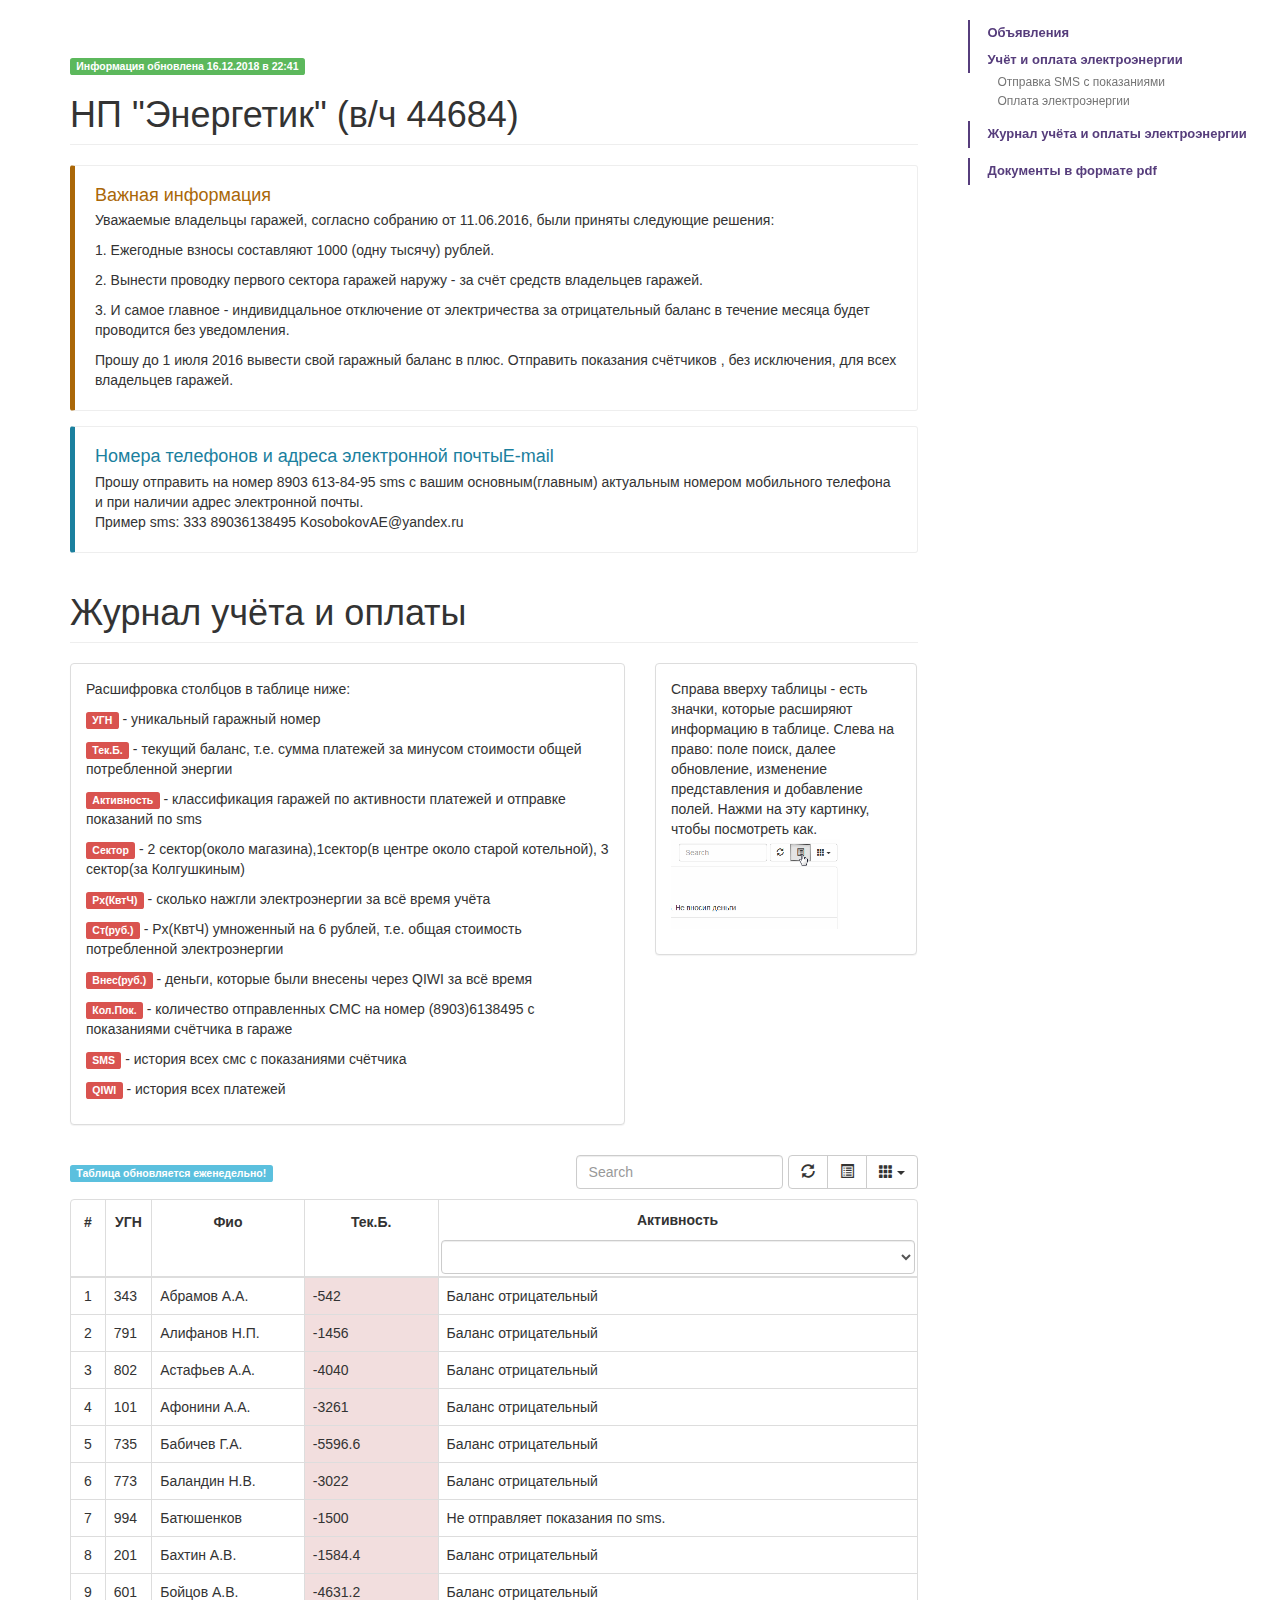
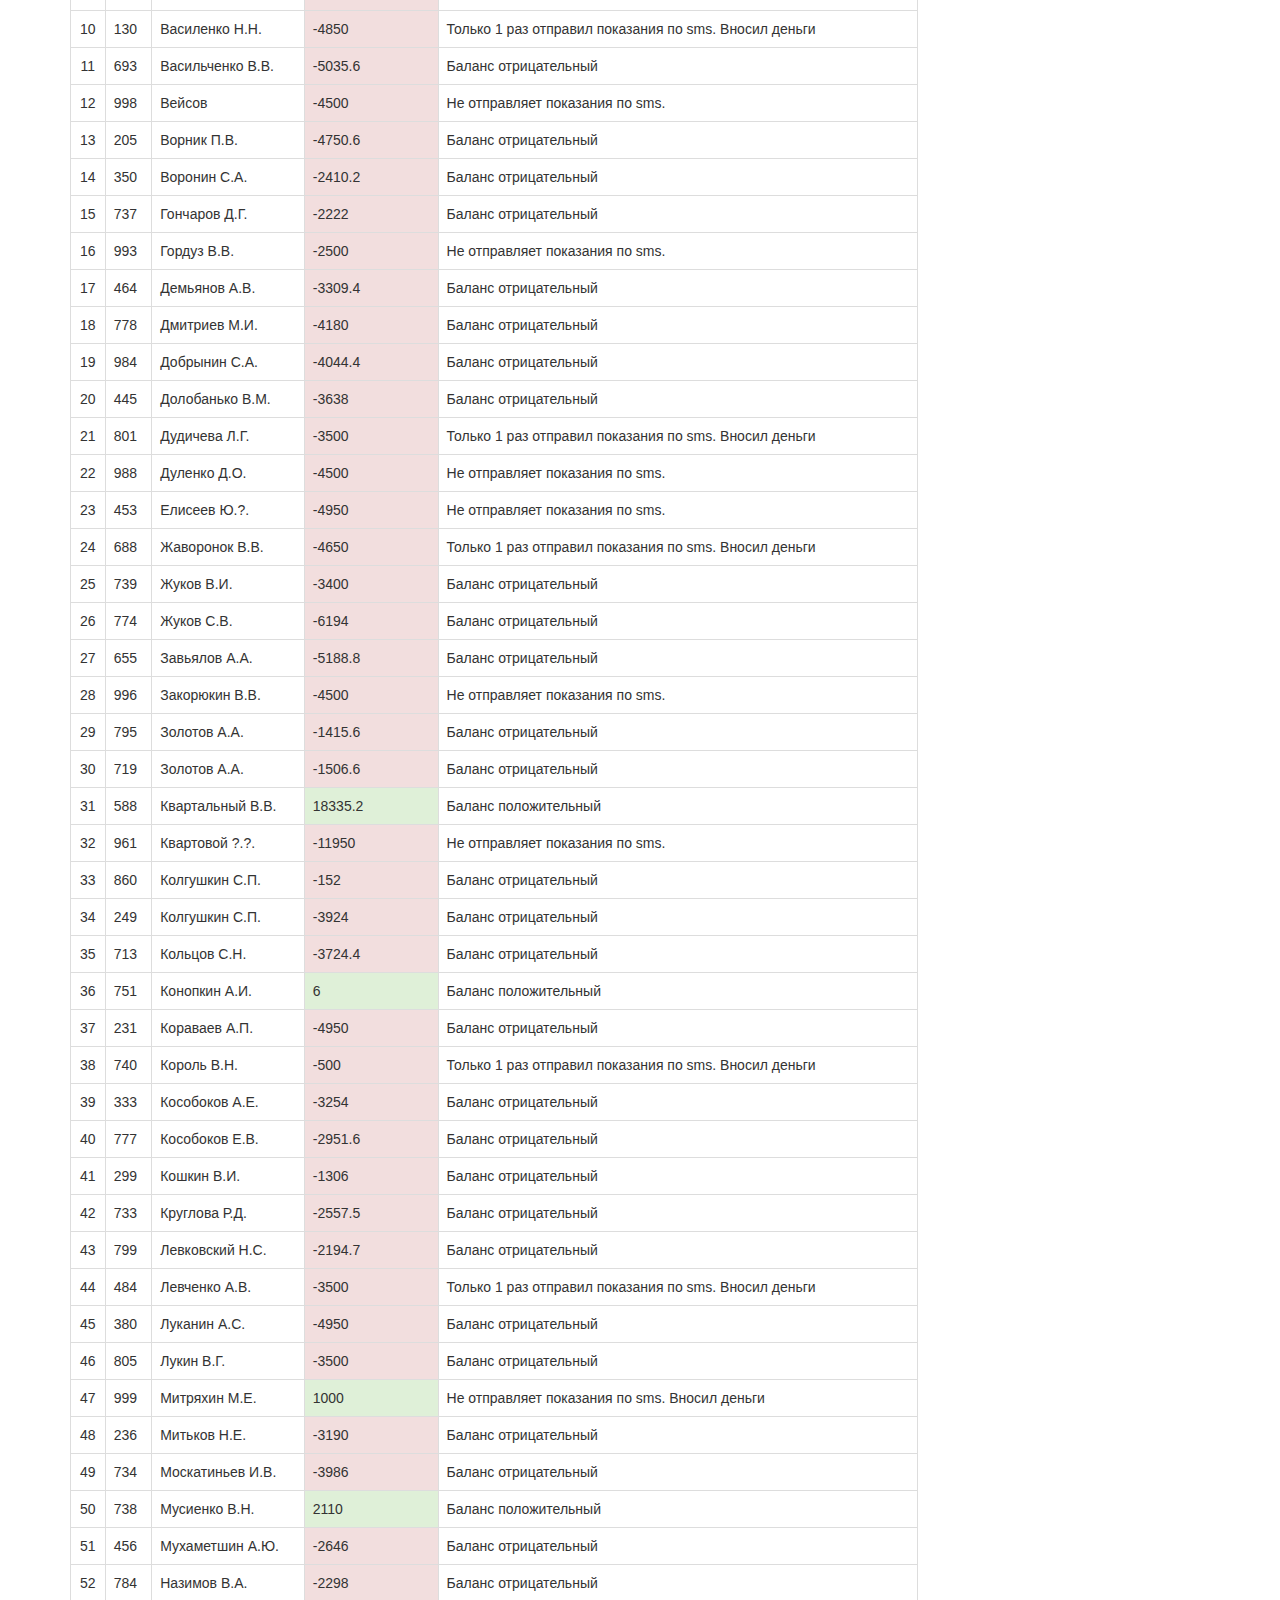
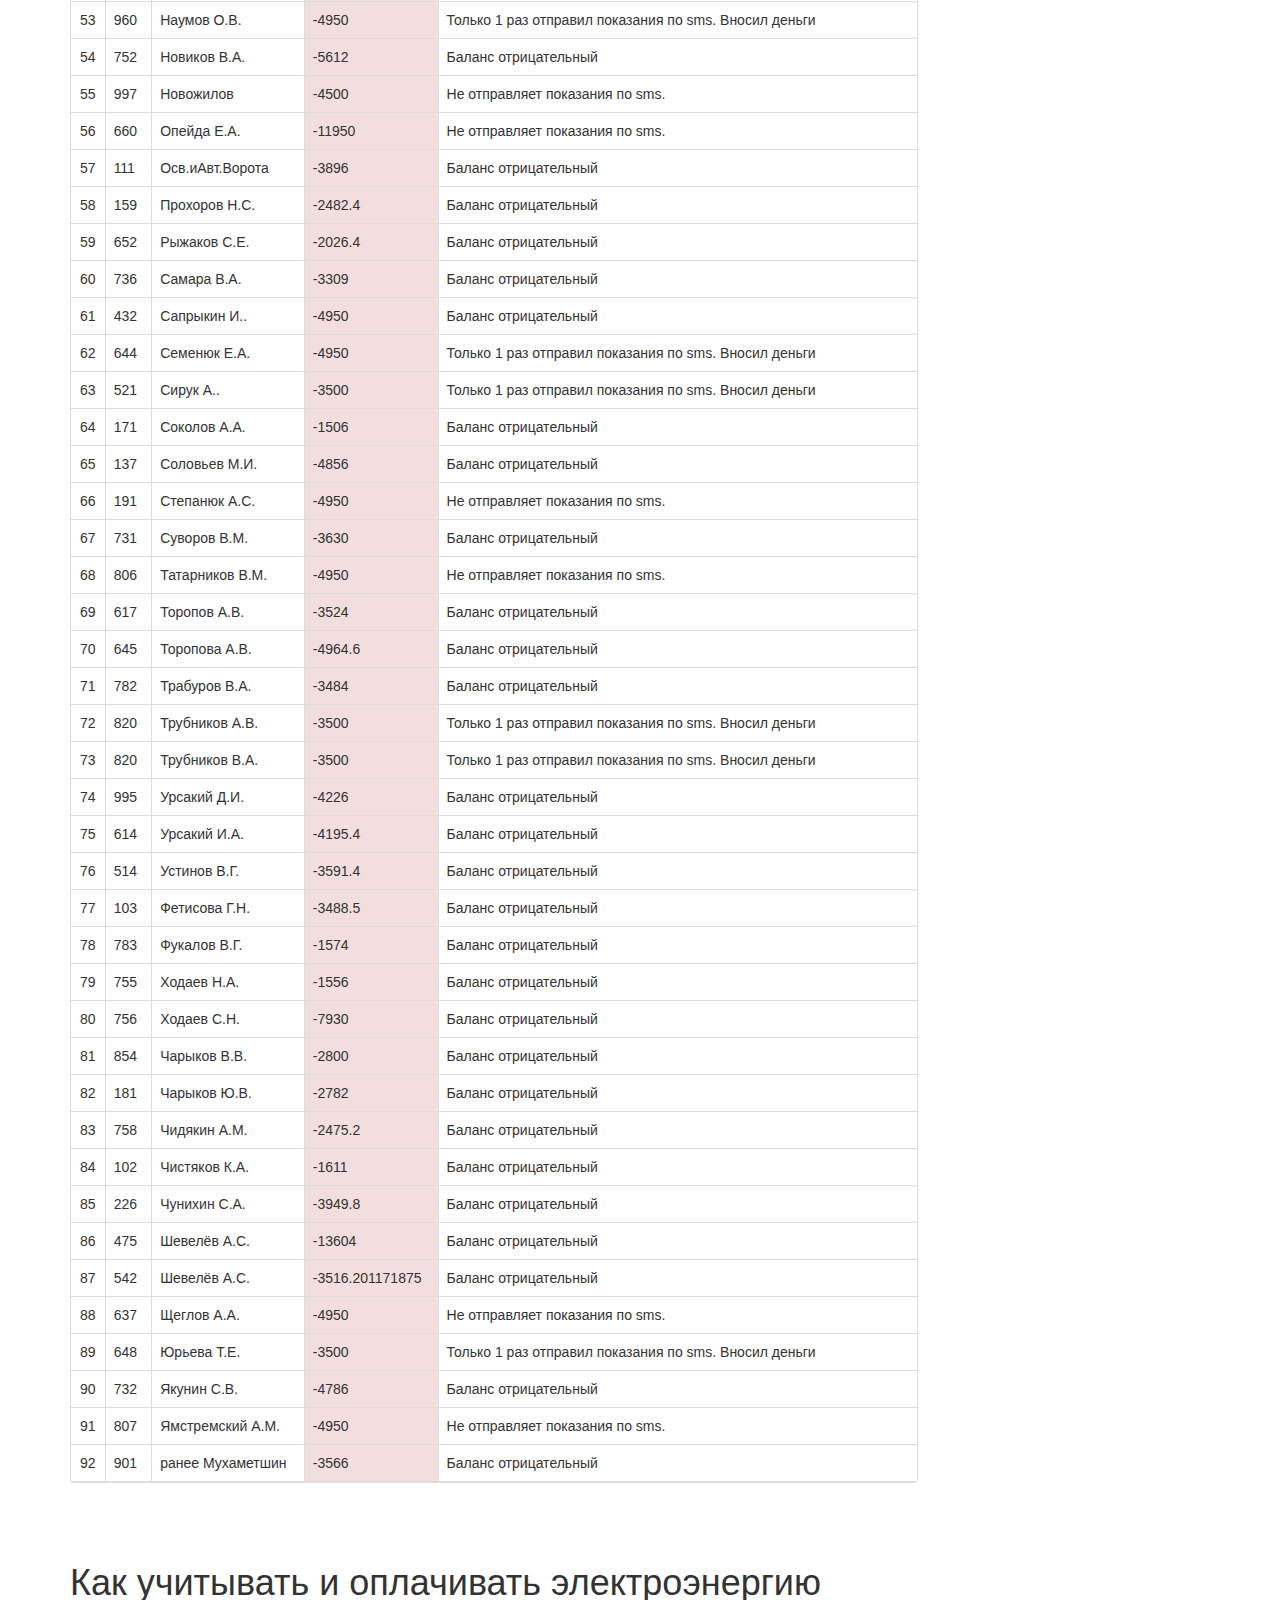
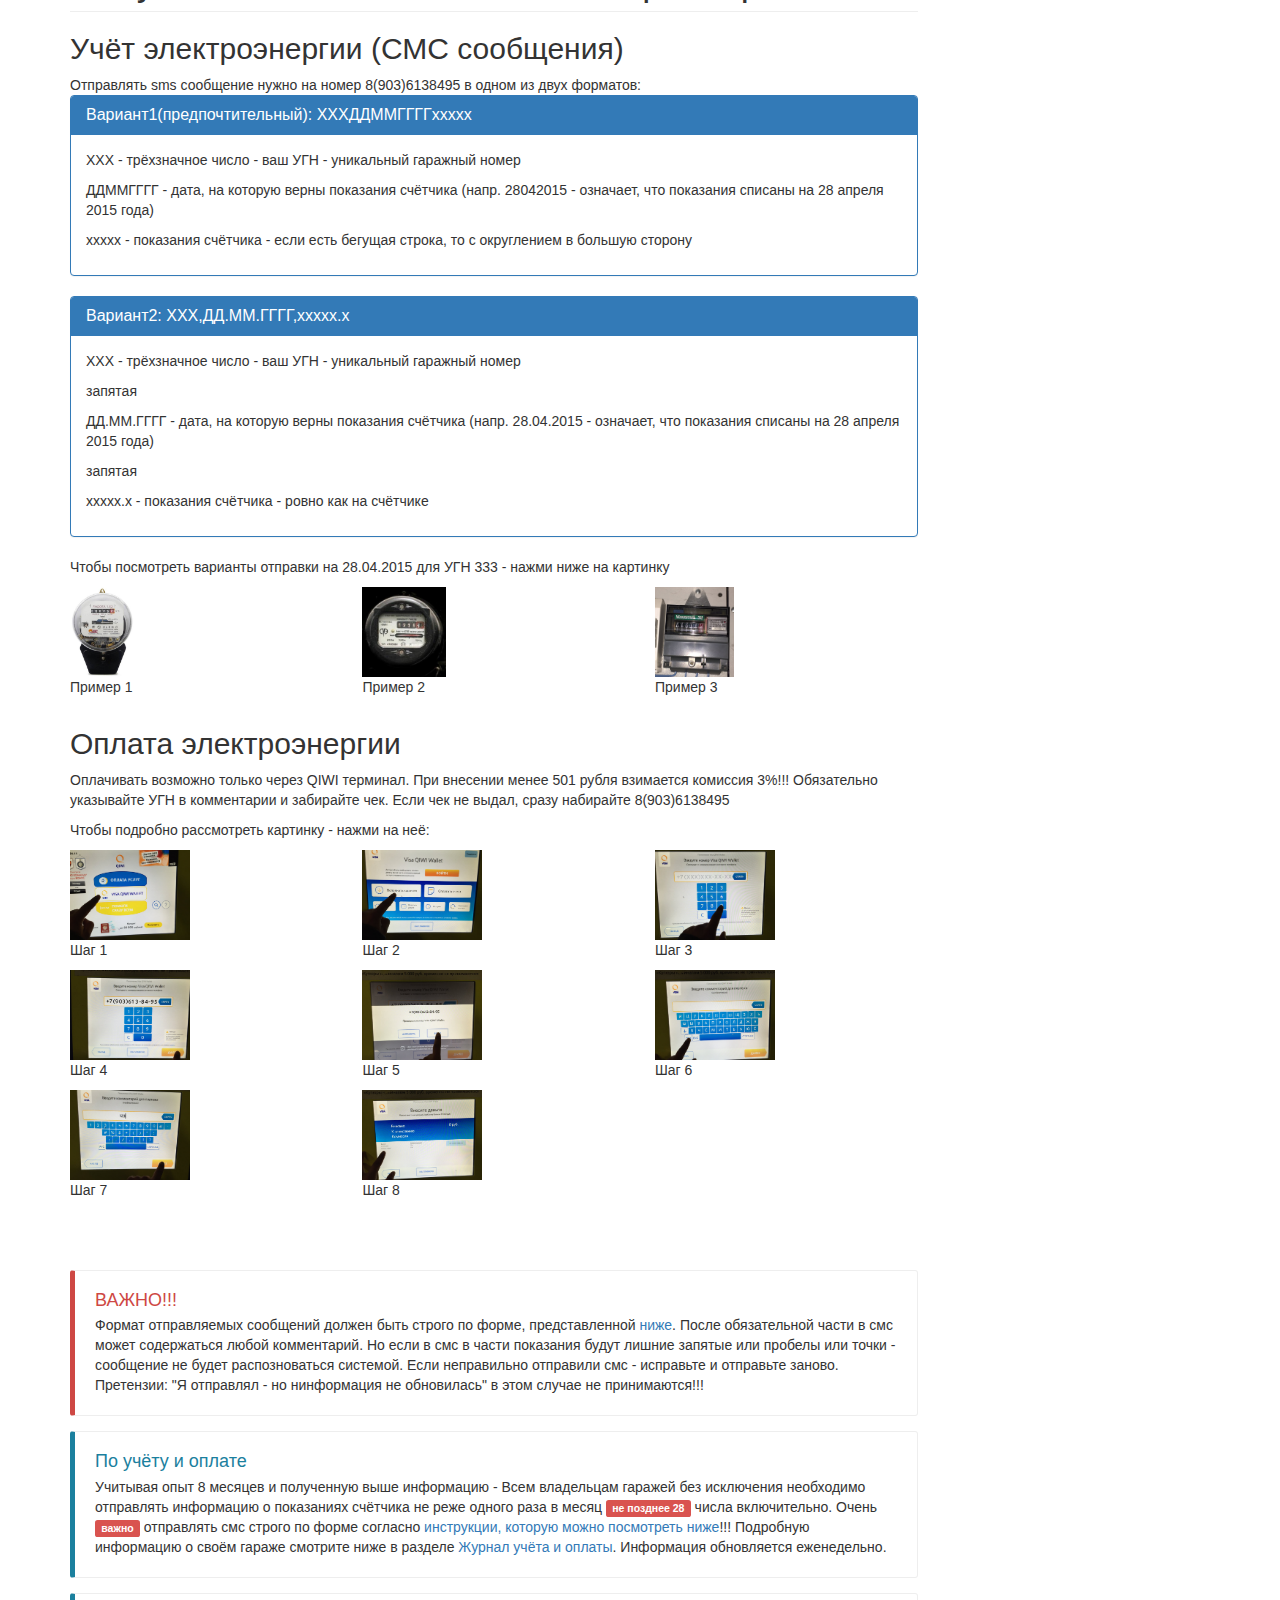
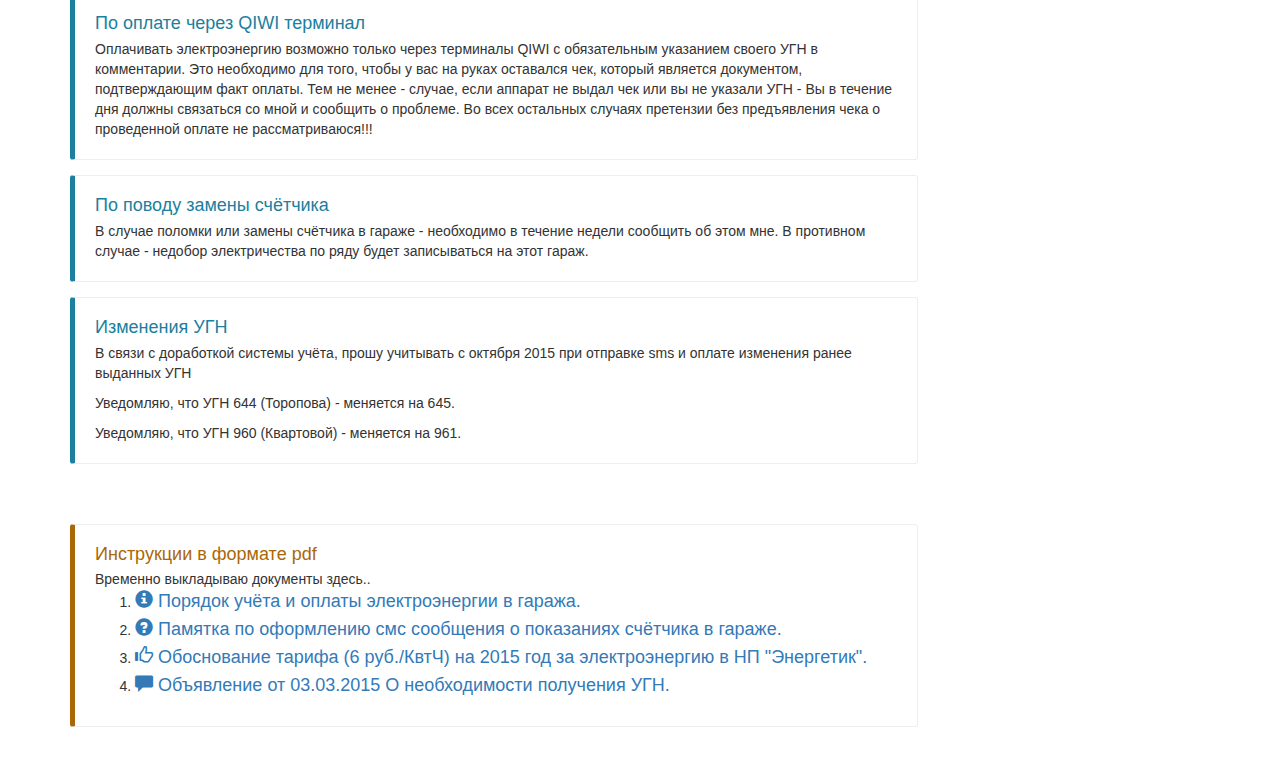
==== commit de6b98df: "Автоматическое обновление содержимого страницы. Информация обновлена 16.12.2018 в 22:41" ====
--- a/index.html
+++ b/index.html
@@ -31,7 +31,7 @@
 <div class="row">
 <div class="col-md-9" role="main"><!-- #################################################### -->
 <div class="bs-docs-section">
-  <span class="label label-success">Информация обновлена 16.12.2018 в 22:31</span>
+  <span class="label label-success">Информация обновлена 16.12.2018 в 22:41</span>
   <h1 id="messages" class="page-header">НП "Энергетик" (в/ч 44684)<a href="#messages"></a></h1>
   
   <div class="bs-callout bs-callout-warning">
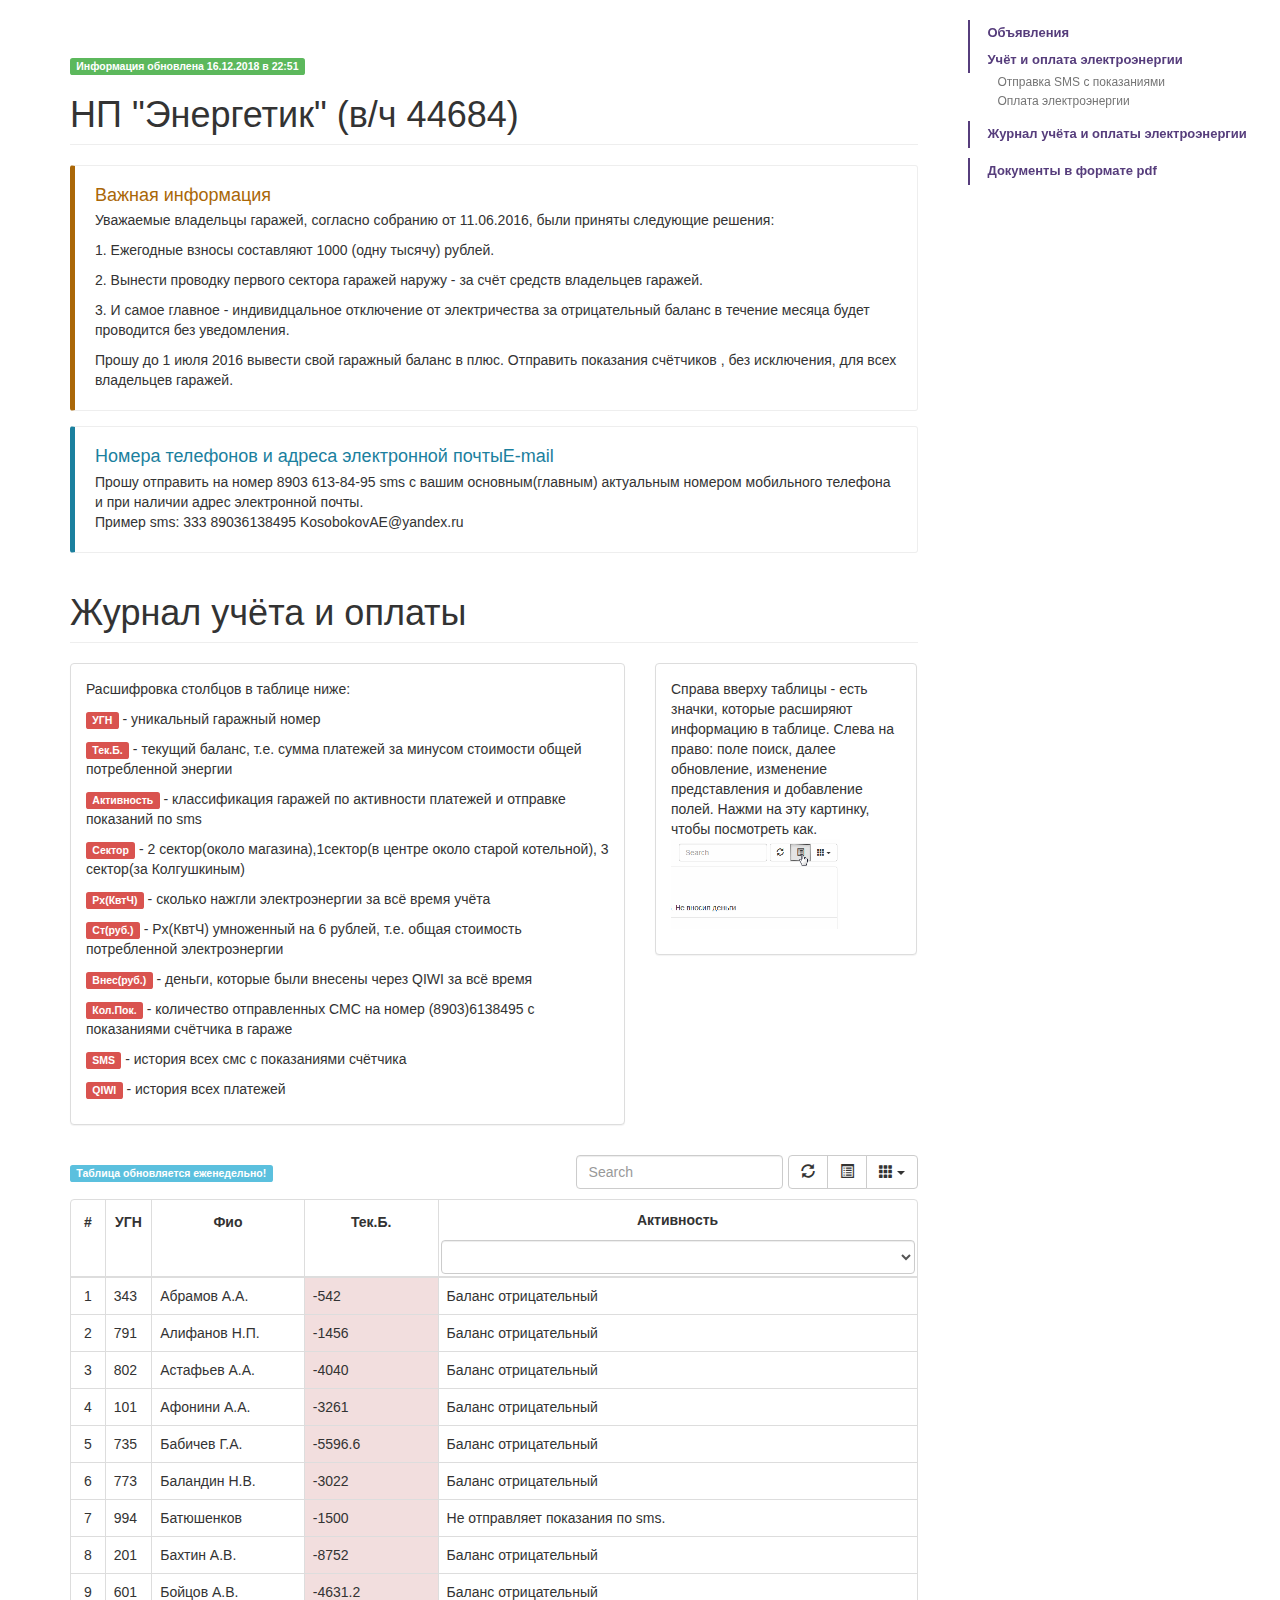
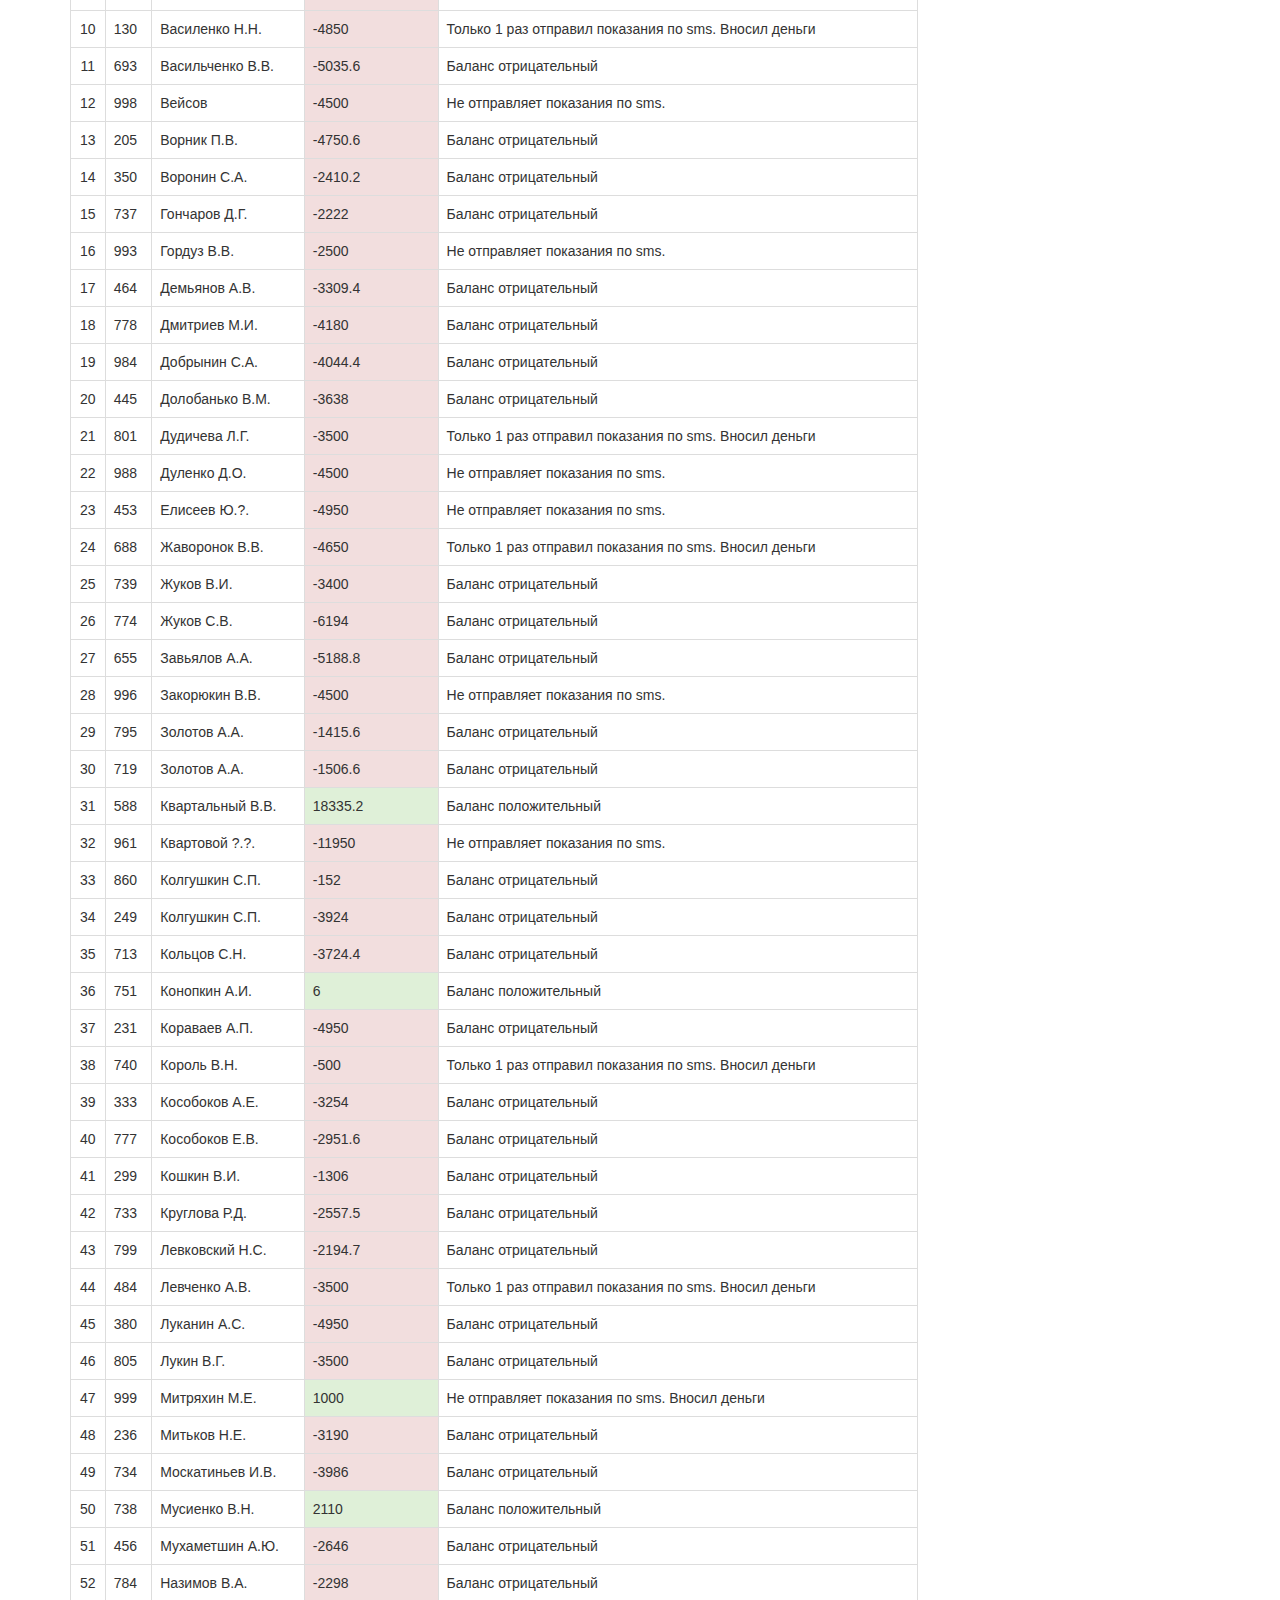
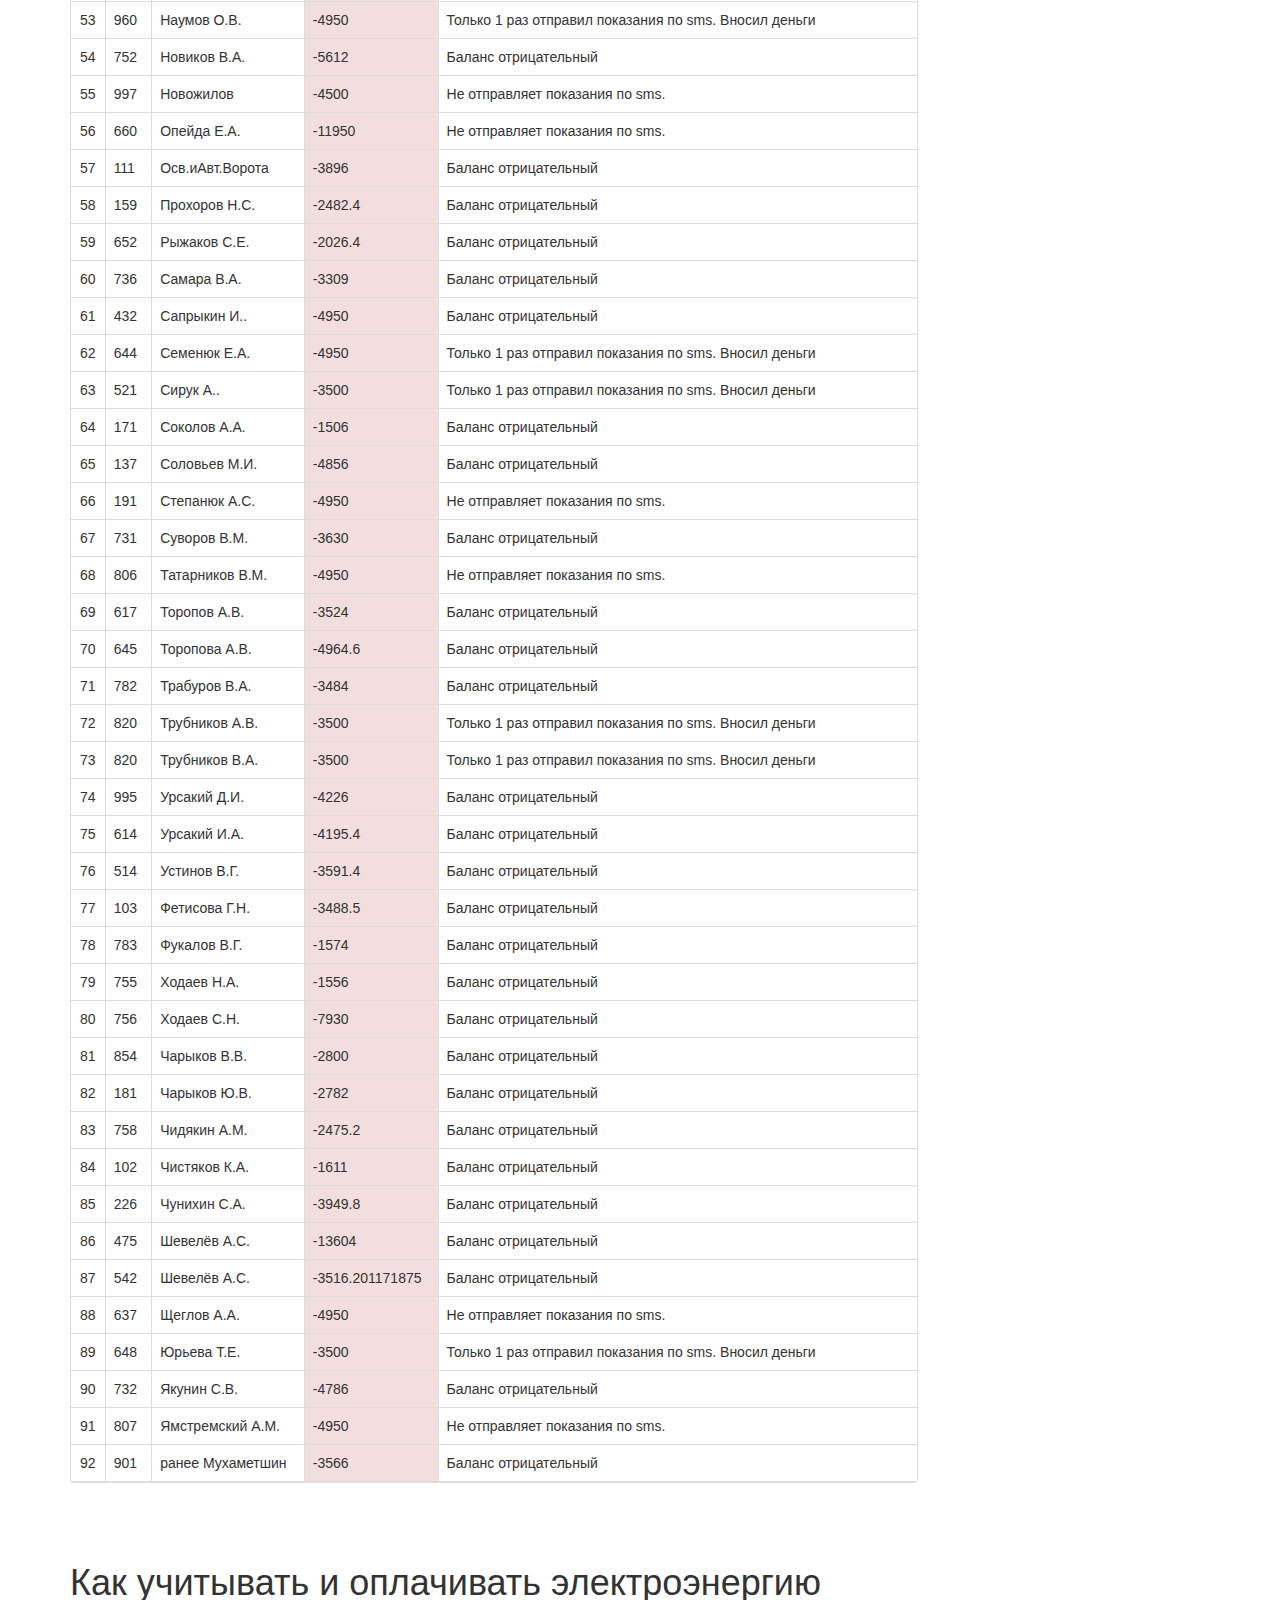
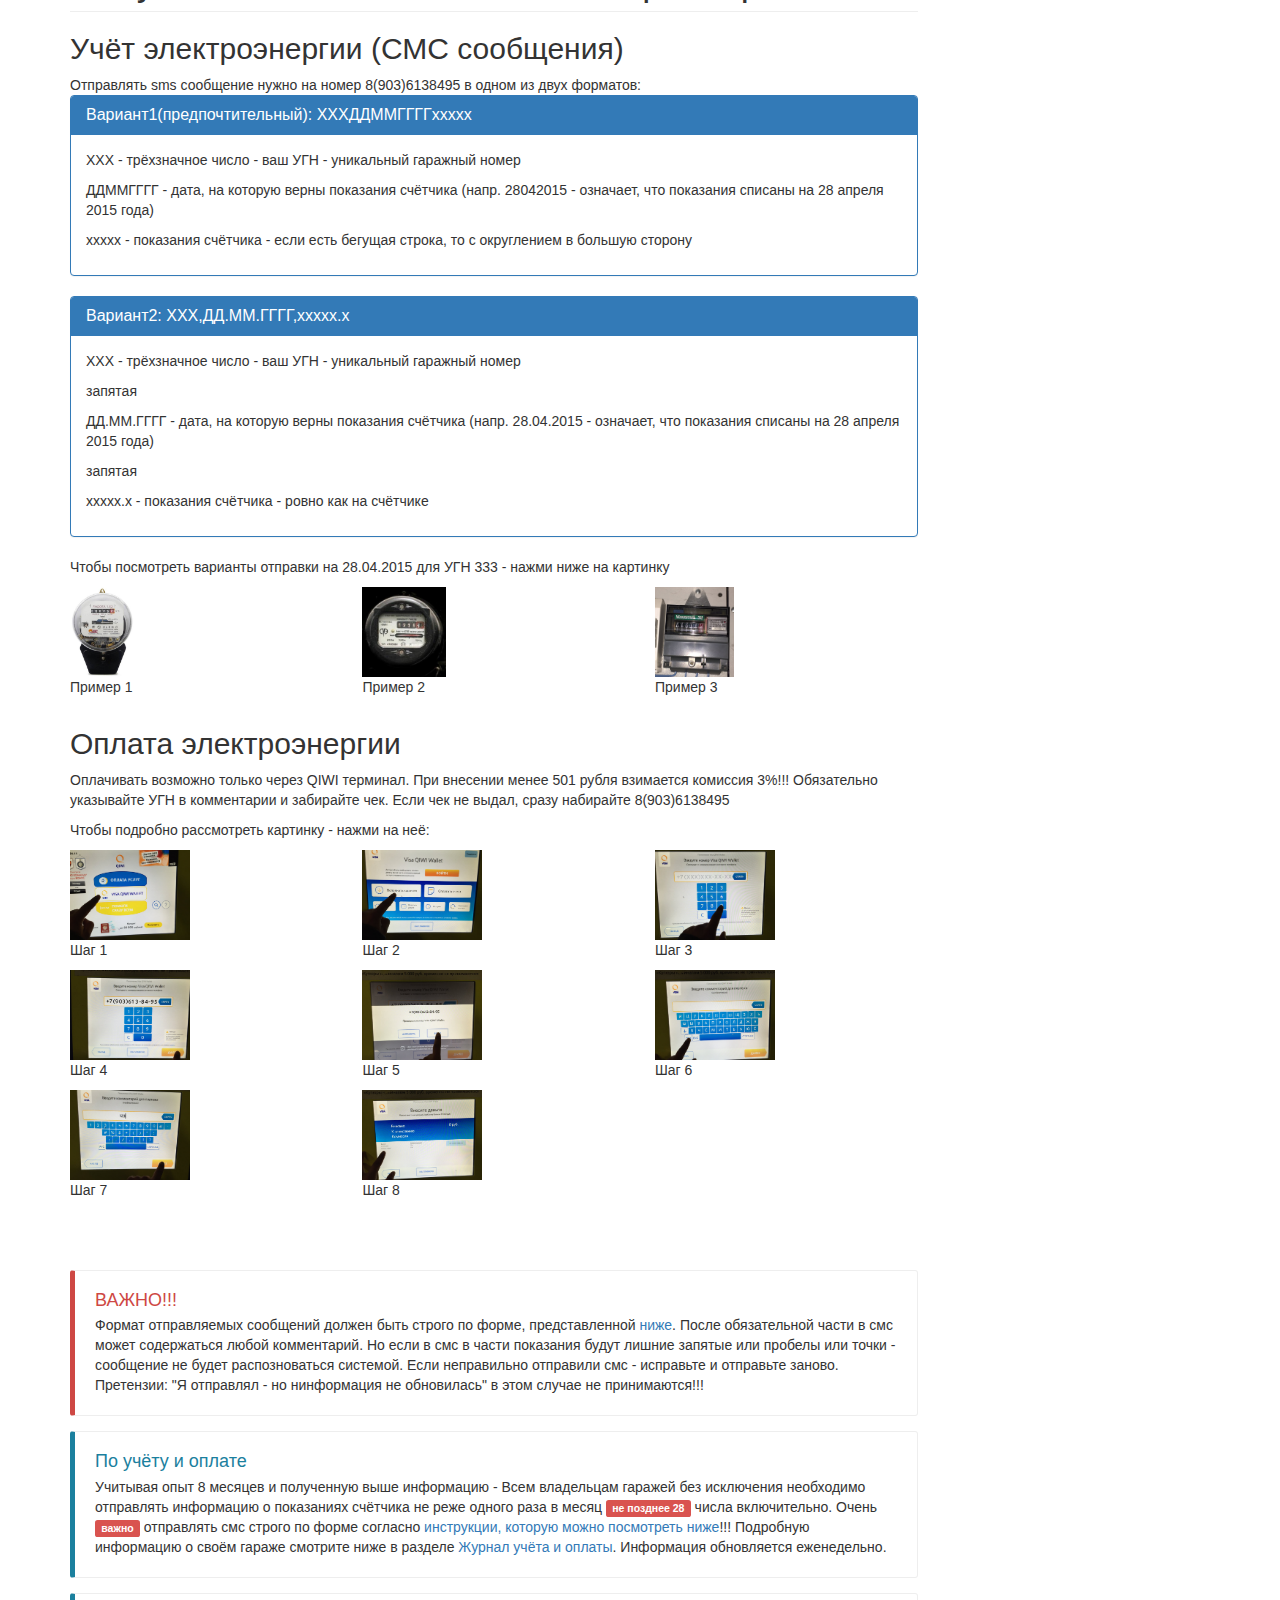
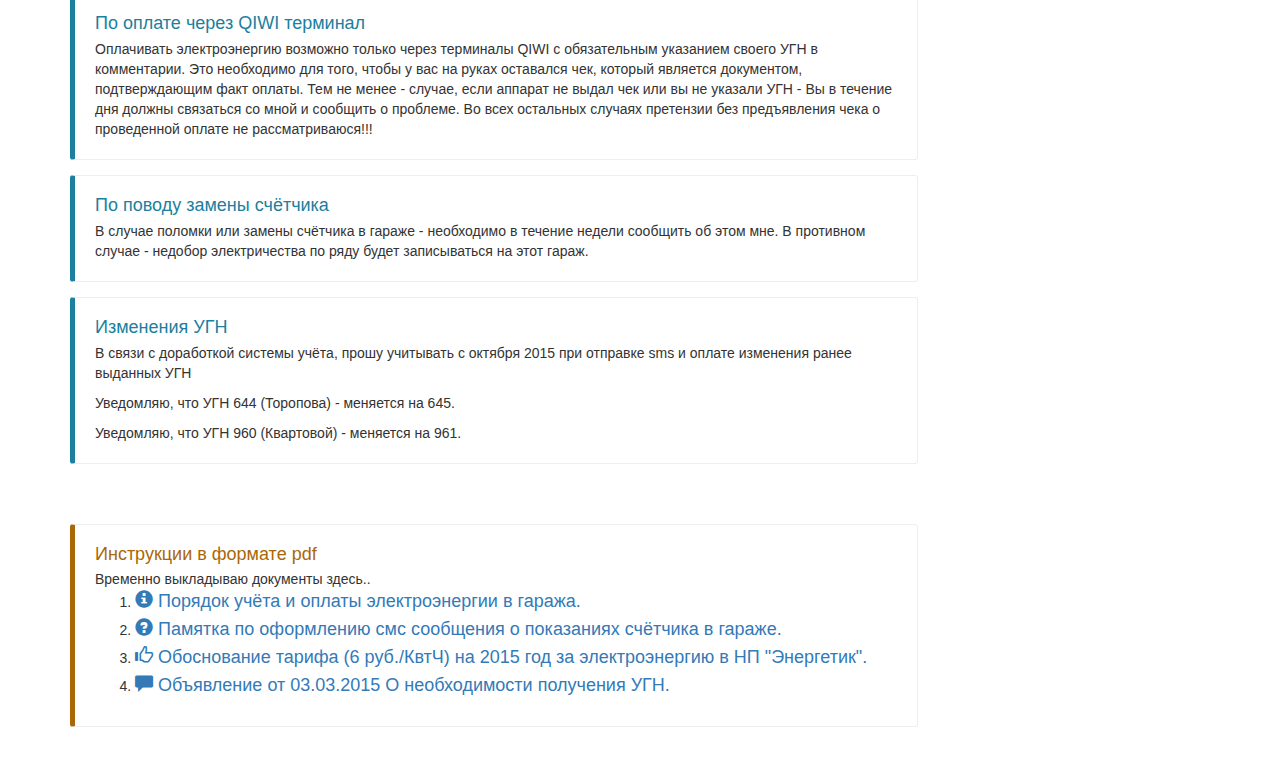
==== commit 02f1aef1: "Автоматическое обновление содержимого страницы. Информация обновлена 16.12.2018 в 22:51" ====
--- a/index.html
+++ b/index.html
@@ -31,7 +31,7 @@
 <div class="row">
 <div class="col-md-9" role="main"><!-- #################################################### -->
 <div class="bs-docs-section">
-  <span class="label label-success">Информация обновлена 16.12.2018 в 22:41</span>
+  <span class="label label-success">Информация обновлена 16.12.2018 в 22:51</span>
   <h1 id="messages" class="page-header">НП "Энергетик" (в/ч 44684)<a href="#messages"></a></h1>
   
   <div class="bs-callout bs-callout-warning">
@@ -65,11 +65,11 @@
 
         , т.е. стоимость потребления из расхода 6 руб.
           за 1 кВт составила: <strong>61,992.00</strong> руб. При этом за всё время учёта
-          было передано показаний от владельцев гаражей по sms: <strong>11,515.00</strong> кВт на сумму <strong>69,090.00</strong> руб.
+          было передано показаний от владельцев гаражей по sms: <strong>12,709.60</strong> кВт на сумму <strong>76,257.60</strong> руб.
           Всего внесли денег в счёт оплаты электроэнергии: <strong>-247,913.30</strong> руб. В итоге общий долг по оплате
           (т.е. общая стоимость электроэнергии за вычетом всех пополнений от владельцев) составляет: <span class="label label-danger">309,905.30 руб.</span>
           Но это значение не совсем корректно, т.к. в них часть денег людей, которые заранее внесли на свой баланс деньги. Более корректной цифрой по
-          общей задолженности будет: <span class="label label-danger">-7,098.00 руб.</span>
+          общей задолженности будет: <span class="label label-danger">-14,265.60 руб.</span>
           </p>
 
     <div class="collapse" id="collapseExample">
@@ -174,9 +174,9 @@
     </div>
 
 
-    <p><span class="glyphicon glyphicon-flash" aria-hidden="true"></span> Расход по 2 Группе гаражей (за забором около старой котельной до Колгушкина включительно): <strong>2,722.90 кВт</strong> (из расхода 6 рублей за 1 кВт = 16,337.40 руб.). По показаниям из sms - расход составил <strong>5,347.80 кВт</strong> (из расхода 6 рублей за 1 кВт = 32,086.80 руб.) <span class="label label-success">Всего внесли: -65,872.50 руб.</span> , в т.ч.:</p>
-
-    <p><span class="glyphicon glyphicon-flash" aria-hidden="true"></span><span class="glyphicon glyphicon-flash" aria-hidden="true"></span> по <a data-toggle="collapse" href="#s11" aria-expanded="false" aria-controls="collapseExample">Фазе 1</a>  - 1,170.40 кВт(по счётчикам в котельной) и 2,985.80 кВт(по показаниям владельцев), т.е. разница в показаниях <span class="label label-danger">-1,815.40 Квт, а значит долг -10,892.40 руб.</span></p>
+    <p><span class="glyphicon glyphicon-flash" aria-hidden="true"></span> Расход по 2 Группе гаражей (за забором около старой котельной до Колгушкина включительно): <strong>2,722.90 кВт</strong> (из расхода 6 рублей за 1 кВт = 16,337.40 руб.). По показаниям из sms - расход составил <strong>6,542.40 кВт</strong> (из расхода 6 рублей за 1 кВт = 39,254.40 руб.) <span class="label label-success">Всего внесли: -65,872.50 руб.</span> , в т.ч.:</p>
+
+    <p><span class="glyphicon glyphicon-flash" aria-hidden="true"></span><span class="glyphicon glyphicon-flash" aria-hidden="true"></span> по <a data-toggle="collapse" href="#s11" aria-expanded="false" aria-controls="collapseExample">Фазе 1</a>  - 1,170.40 кВт(по счётчикам в котельной) и 4,180.40 кВт(по показаниям владельцев), т.е. разница в показаниях <span class="label label-danger">-3,010.00 Квт, а значит долг -18,060.00 руб.</span></p>
     <div class="collapse" id="s11">
     <div class="well">
 
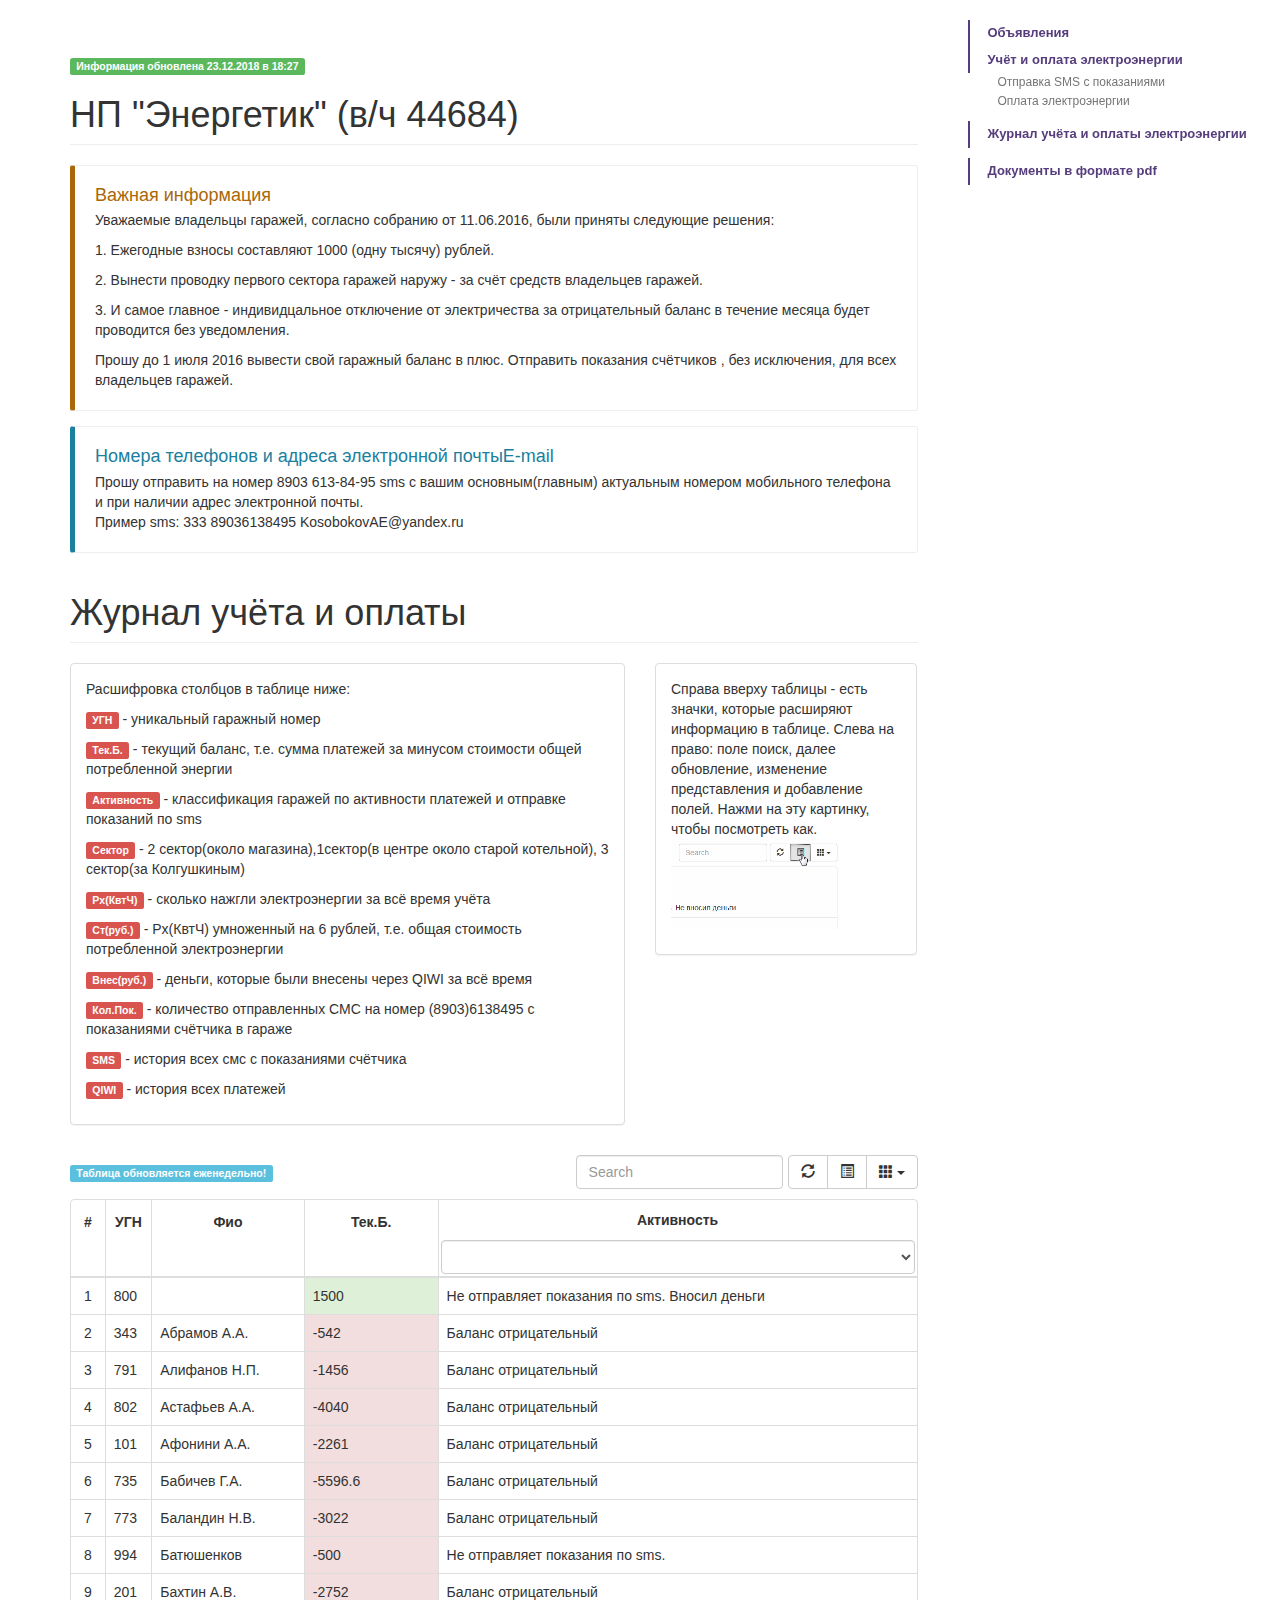
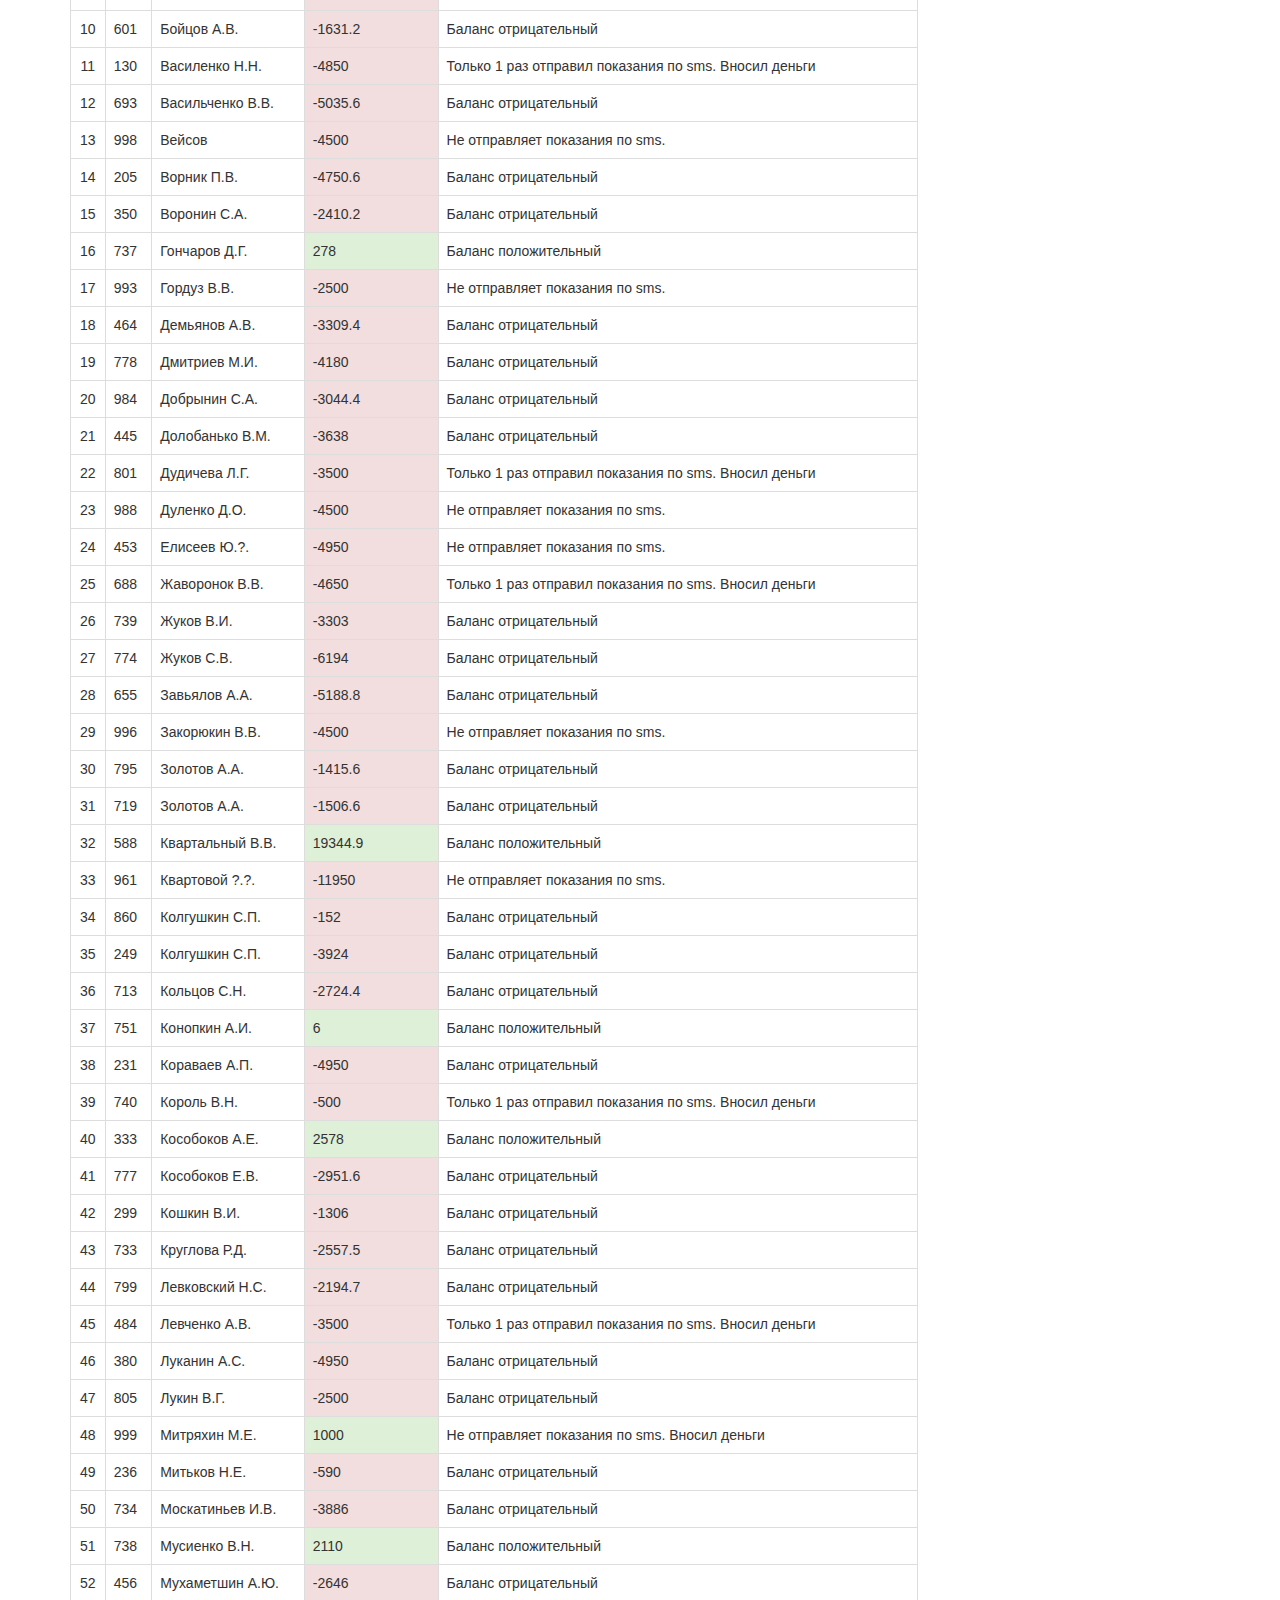
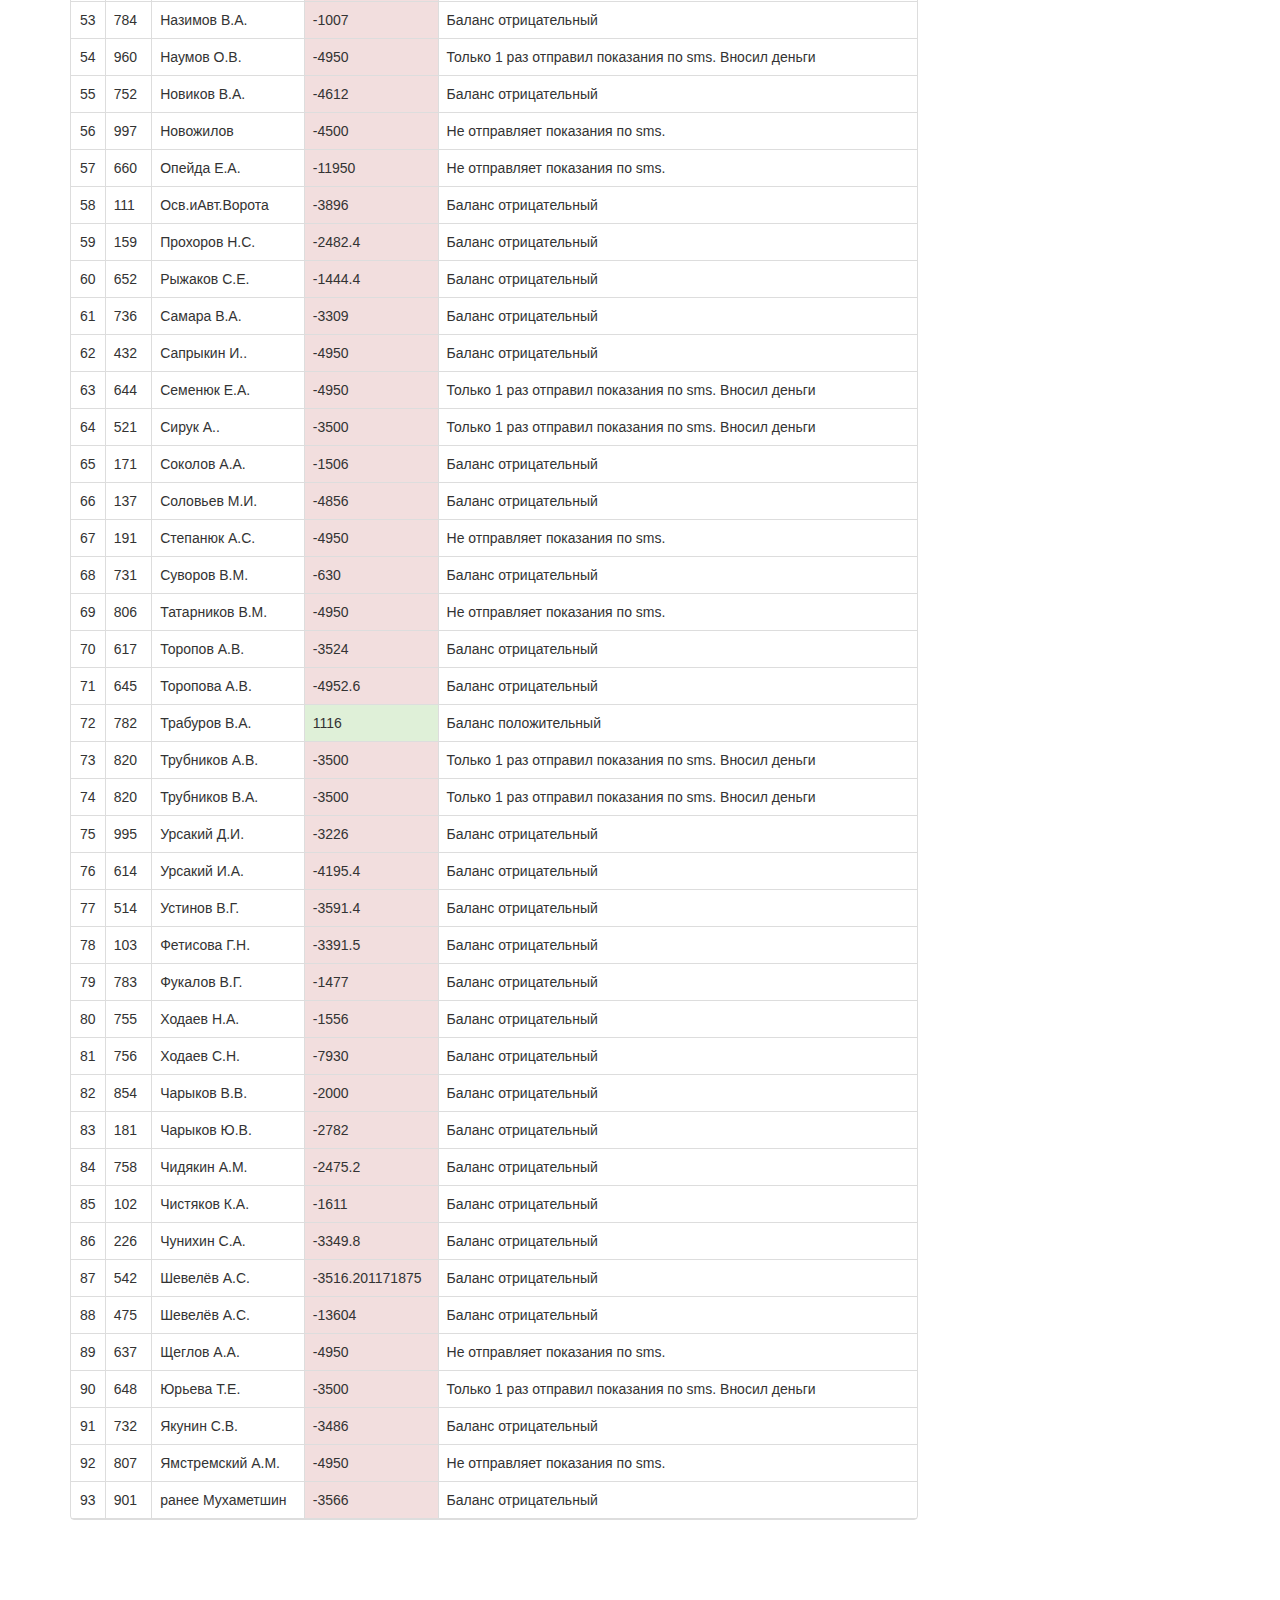
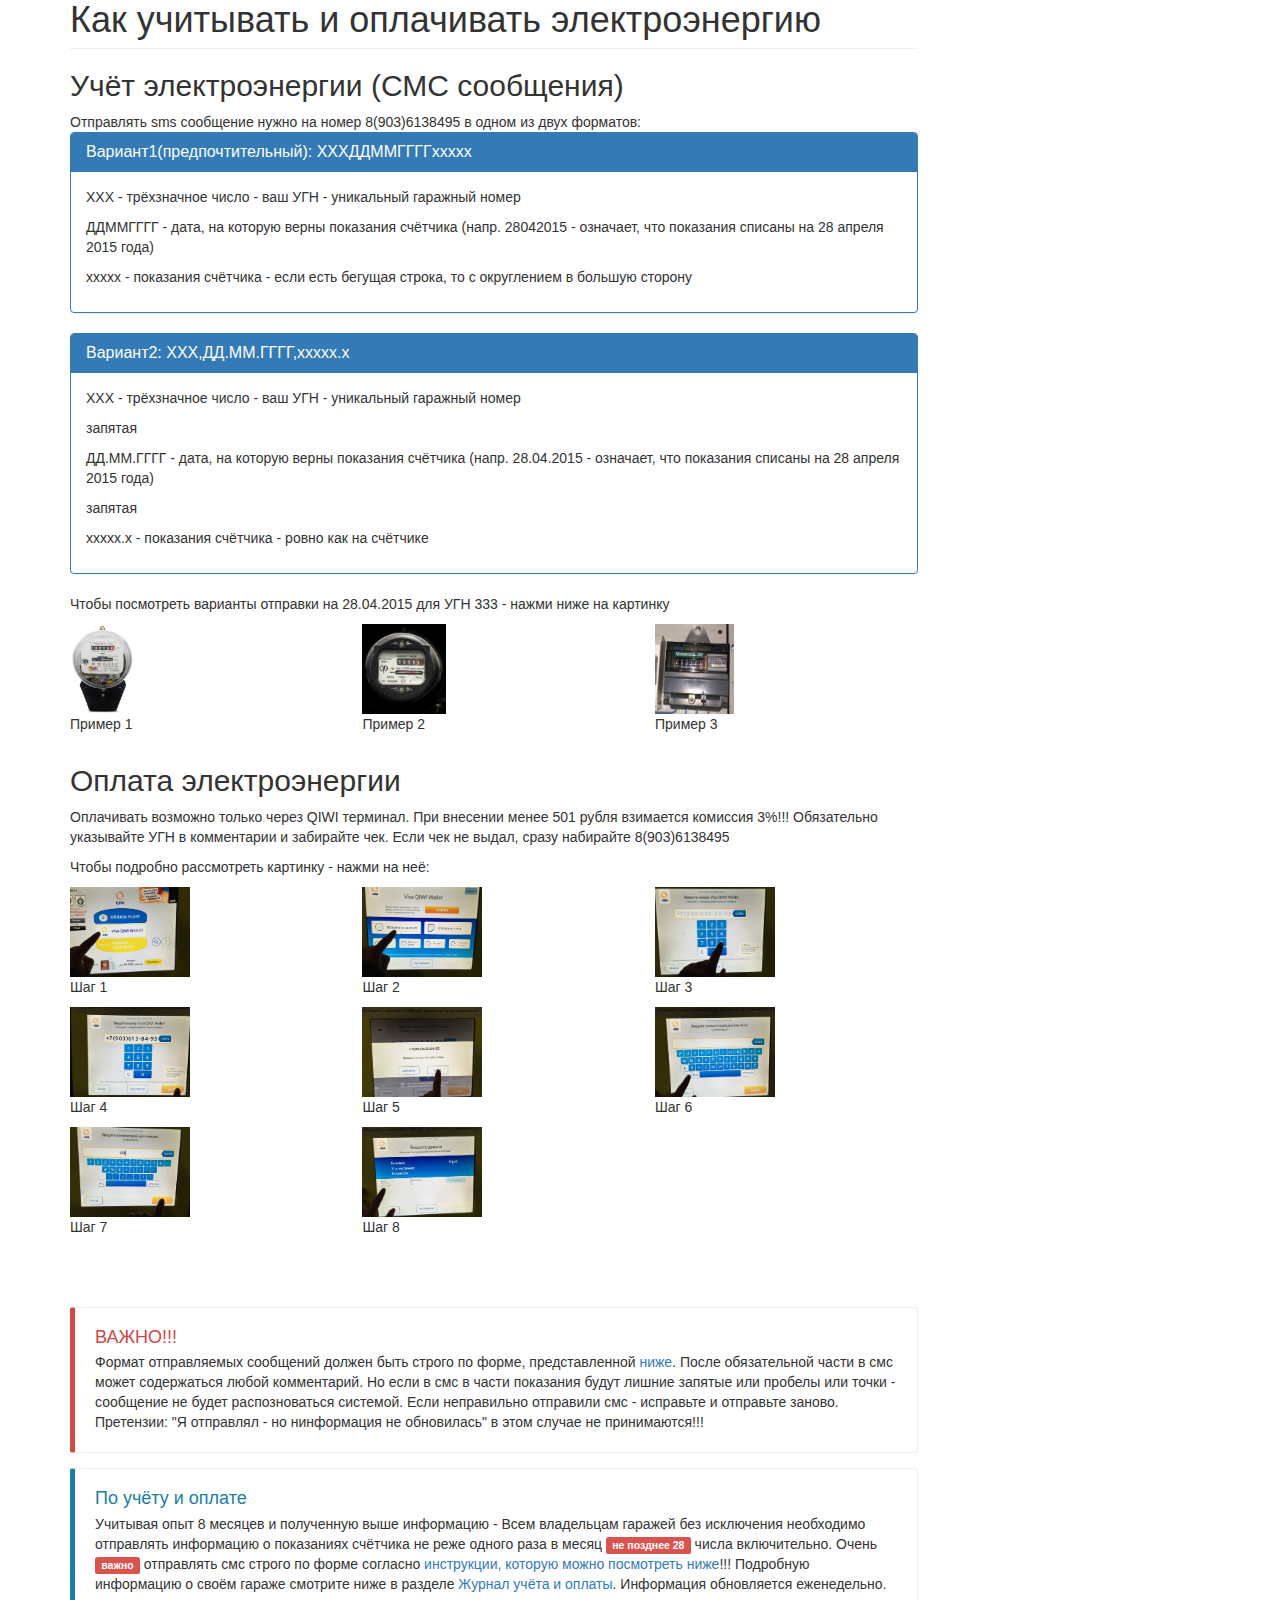
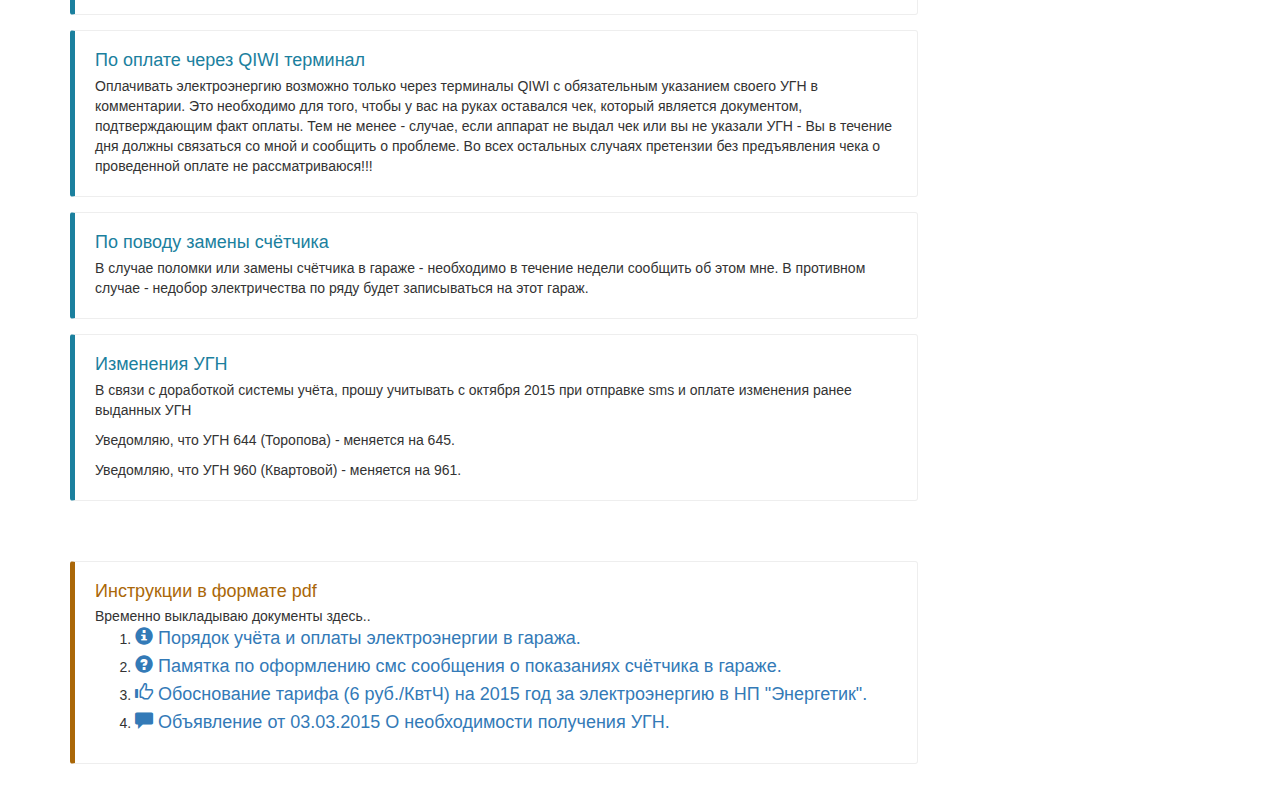
==== commit ebca37c4: "Автоматическое обновление содержимого страницы. Информация обновлена 23.12.2018 в 18:27" ====
--- a/index.html
+++ b/index.html
@@ -31,7 +31,7 @@
 <div class="row">
 <div class="col-md-9" role="main"><!-- #################################################### -->
 <div class="bs-docs-section">
-  <span class="label label-success">Информация обновлена 16.12.2018 в 22:51</span>
+  <span class="label label-success">Информация обновлена 23.12.2018 в 18:27</span>
   <h1 id="messages" class="page-header">НП "Энергетик" (в/ч 44684)<a href="#messages"></a></h1>
   
   <div class="bs-callout bs-callout-warning">
@@ -65,11 +65,11 @@
 
         , т.е. стоимость потребления из расхода 6 руб.
           за 1 кВт составила: <strong>61,992.00</strong> руб. При этом за всё время учёта
-          было передано показаний от владельцев гаражей по sms: <strong>12,709.60</strong> кВт на сумму <strong>76,257.60</strong> руб.
-          Всего внесли денег в счёт оплаты электроэнергии: <strong>-247,913.30</strong> руб. В итоге общий долг по оплате
-          (т.е. общая стоимость электроэнергии за вычетом всех пополнений от владельцев) составляет: <span class="label label-danger">309,905.30 руб.</span>
+          было передано показаний от владельцев гаражей по sms: <strong>14,237.60</strong> кВт на сумму <strong>85,425.60</strong> руб.
+          Всего внесли денег в счёт оплаты электроэнергии: <strong>-196,727.60</strong> руб. В итоге общий долг по оплате
+          (т.е. общая стоимость электроэнергии за вычетом всех пополнений от владельцев) составляет: <span class="label label-danger">258,719.60 руб.</span>
           Но это значение не совсем корректно, т.к. в них часть денег людей, которые заранее внесли на свой баланс деньги. Более корректной цифрой по
-          общей задолженности будет: <span class="label label-danger">-14,265.60 руб.</span>
+          общей задолженности будет: <span class="label label-danger">-23,433.60 руб.</span>
           </p>
 
     <div class="collapse" id="collapseExample">
@@ -98,7 +98,7 @@
     <p>За период с 18.03.2015 по 23.04.2016 суммарное значение потребленной электроэнергии по счётчикам в котельной составило:  <strong> 8,964.80 кВт</strong>, в т.ч.:</p>
 
 
-    <p><span class="glyphicon glyphicon-flash" aria-hidden="true"></span> Расход по 1 Группе гаражей (рядом с магазином до забора): <strong>3,519.00 кВт</strong> (из расхода 6 рублей за 1 кВт = 21,114.00 руб.). По показаниям из sms - расход составил <strong>5,047.20 кВт</strong> (из расхода 6 рублей за 1 кВт = 30,283.20 руб.) <span class="label label-success">Всего внесли: -80,983.00 руб.</span> , в т.ч.:</p>
+    <p><span class="glyphicon glyphicon-flash" aria-hidden="true"></span> Расход по 1 Группе гаражей (рядом с магазином до забора): <strong>3,519.00 кВт</strong> (из расхода 6 рублей за 1 кВт = 21,114.00 руб.). По показаниям из sms - расход составил <strong>5,047.20 кВт</strong> (из расхода 6 рублей за 1 кВт = 30,283.20 руб.) <span class="label label-success">Всего внесли: -76,698.00 руб.</span> , в т.ч.:</p>
 
 
     <p><span class="glyphicon glyphicon-flash" aria-hidden="true"></span><span class="glyphicon glyphicon-flash" aria-hidden="true"></span> по <a data-toggle="collapse" href="#s21" aria-expanded="false" aria-controls="collapseExample">Фазе 1</a>  - 2,748.30 кВт(по счётчикам в котельной) и 3,296.00 кВт(по показаниям владельцев), т.е. разница в показаниях <span class="label label-danger">-547.70 Квт, а значит долг -3,286.20 руб.</span></p>
@@ -174,7 +174,7 @@
     </div>
 
 
-    <p><span class="glyphicon glyphicon-flash" aria-hidden="true"></span> Расход по 2 Группе гаражей (за забором около старой котельной до Колгушкина включительно): <strong>2,722.90 кВт</strong> (из расхода 6 рублей за 1 кВт = 16,337.40 руб.). По показаниям из sms - расход составил <strong>6,542.40 кВт</strong> (из расхода 6 рублей за 1 кВт = 39,254.40 руб.) <span class="label label-success">Всего внесли: -65,872.50 руб.</span> , в т.ч.:</p>
+    <p><span class="glyphicon glyphicon-flash" aria-hidden="true"></span> Расход по 2 Группе гаражей (за забором около старой котельной до Колгушкина включительно): <strong>2,722.90 кВт</strong> (из расхода 6 рублей за 1 кВт = 16,337.40 руб.). По показаниям из sms - расход составил <strong>8,070.40 кВт</strong> (из расхода 6 рублей за 1 кВт = 48,422.40 руб.) <span class="label label-success">Всего внесли: -40,272.50 руб.</span> , в т.ч.:</p>
 
     <p><span class="glyphicon glyphicon-flash" aria-hidden="true"></span><span class="glyphicon glyphicon-flash" aria-hidden="true"></span> по <a data-toggle="collapse" href="#s11" aria-expanded="false" aria-controls="collapseExample">Фазе 1</a>  - 1,170.40 кВт(по счётчикам в котельной) и 4,180.40 кВт(по показаниям владельцев), т.е. разница в показаниях <span class="label label-danger">-3,010.00 Квт, а значит долг -18,060.00 руб.</span></p>
     <div class="collapse" id="s11">
@@ -220,7 +220,7 @@
 
     </div>
     </div>
-    <p><span class="glyphicon glyphicon-flash" aria-hidden="true"></span><span class="glyphicon glyphicon-flash" aria-hidden="true"></span> по <a data-toggle="collapse" href="#s13" aria-expanded="false" aria-controls="collapseExample">Фазе 3</a>  - 1,381.60 кВт(по счётчикам в котельной) и 2,084.90 кВт(по показаниям владельцев), т.е. разница в показаниях <span class="label label-danger">-703.30 Квт, а значит долг -4,219.80 руб.</span></p>
+    <p><span class="glyphicon glyphicon-flash" aria-hidden="true"></span><span class="glyphicon glyphicon-flash" aria-hidden="true"></span> по <a data-toggle="collapse" href="#s13" aria-expanded="false" aria-controls="collapseExample">Фазе 3</a>  - 1,381.60 кВт(по счётчикам в котельной) и 3,612.90 кВт(по показаниям владельцев), т.е. разница в показаниях <span class="label label-danger">-2,231.30 Квт, а значит долг -13,387.80 руб.</span></p>
     <div class="collapse" id="s13">
     <div class="well">
 
@@ -244,7 +244,7 @@
     </div>
 
 
-    <p><span class="glyphicon glyphicon-flash" aria-hidden="true"></span> Расход по 3 Группе гаражей (от Колгушкина и к поваровской дороге): <strong>2,722.90 кВт</strong>> (из расхода 6 рублей за 1 кВт = 16,337.40 руб.). По показаниям из sms - расход составил <strong>1,120.00 кВт</strong> (из расхода 6 рублей за 1 кВт = 6,720.00 руб.) <span class="label label-success">Всего внесли: -102,057.80 руб.</span> , в т.ч.:</p>
+    <p><span class="glyphicon glyphicon-flash" aria-hidden="true"></span> Расход по 3 Группе гаражей (от Колгушкина и к поваровской дороге): <strong>2,722.90 кВт</strong>> (из расхода 6 рублей за 1 кВт = 16,337.40 руб.). По показаниям из sms - расход составил <strong>1,120.00 кВт</strong> (из расхода 6 рублей за 1 кВт = 6,720.00 руб.) <span class="label label-success">Всего внесли: -82,257.10 руб.</span> , в т.ч.:</p>
 
     <p><span class="glyphicon glyphicon-flash" aria-hidden="true"></span><span class="glyphicon glyphicon-flash" aria-hidden="true"></span> по <a data-toggle="collapse" href="#s31" aria-expanded="false" aria-controls="collapseExample">Фазе 1</a>  - 698.90 кВт(по счётчикам в котельной) и 1,443.40 кВт(по показаниям владельцев), т.е. разница в показаниях <span class="label label-danger">-744.50 Квт, а значит долг -4,467.00 руб.</span></p>
     <div class="collapse" id="s31">
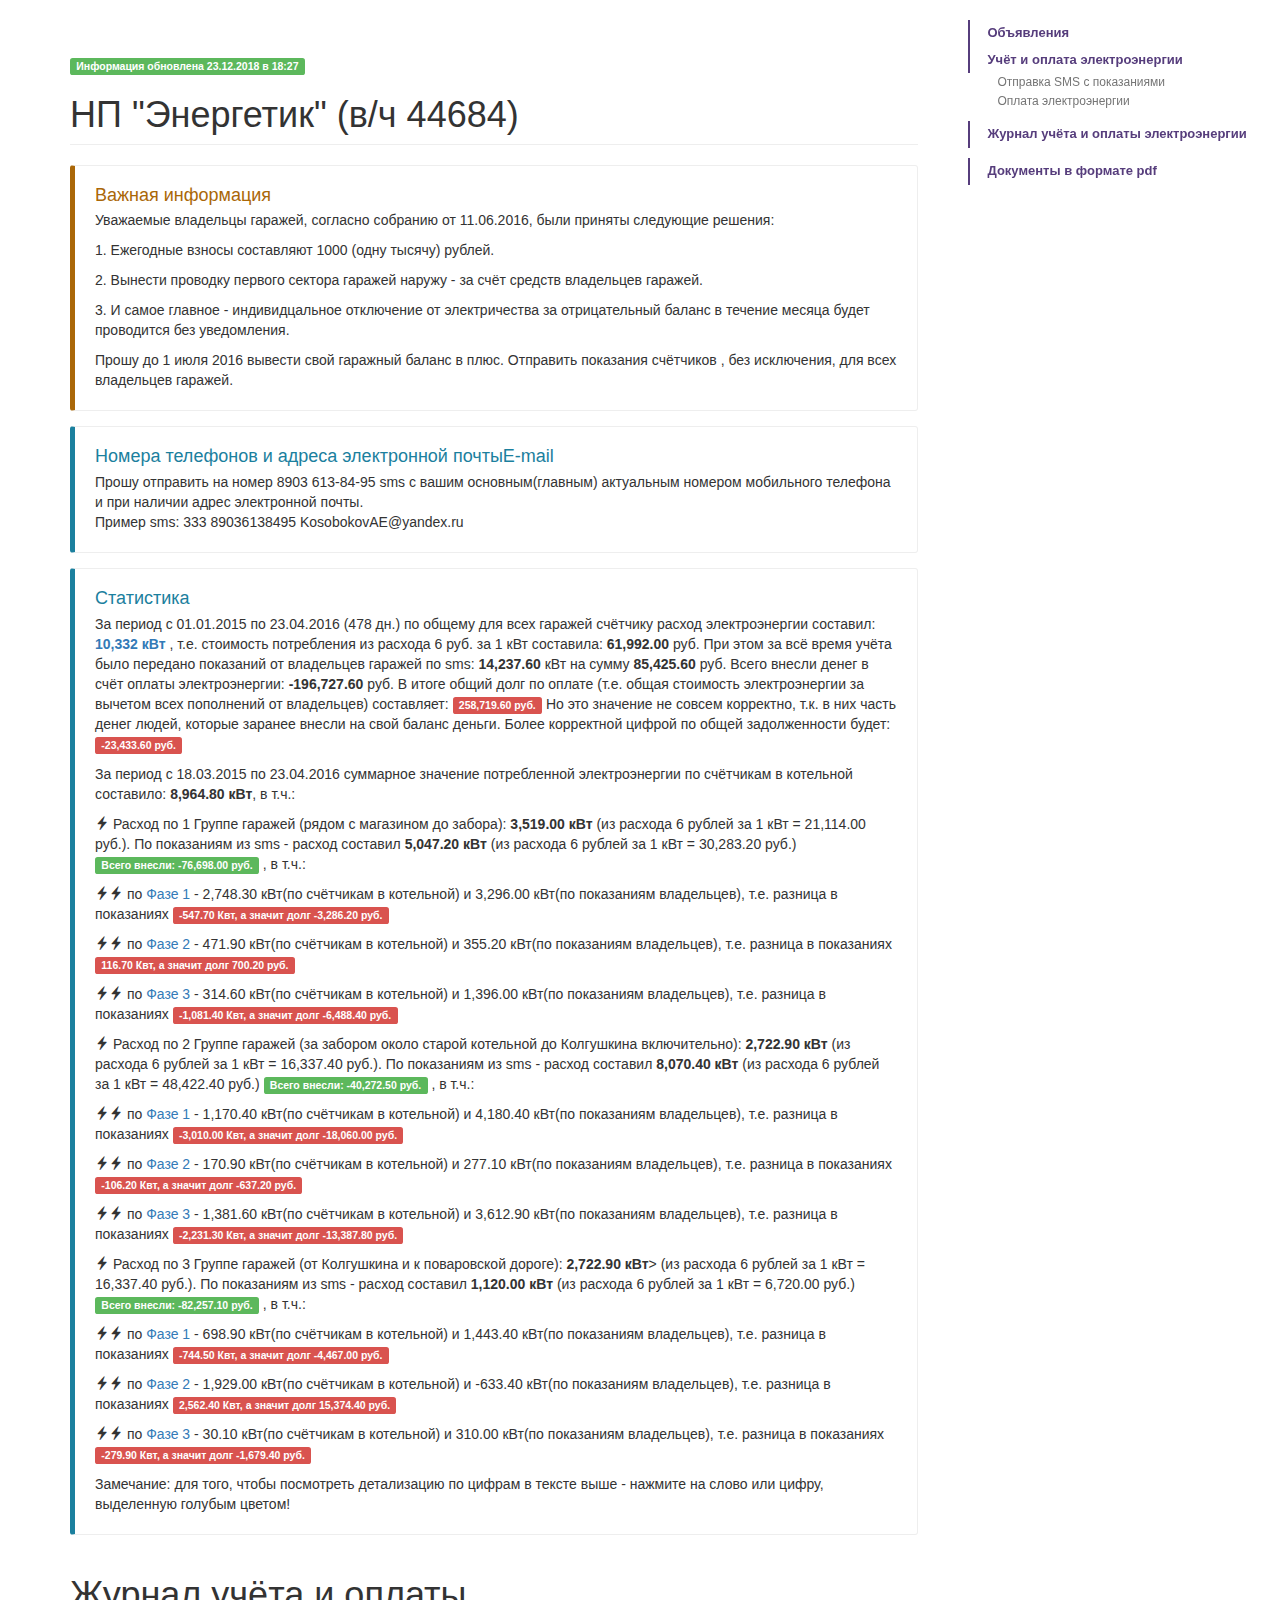
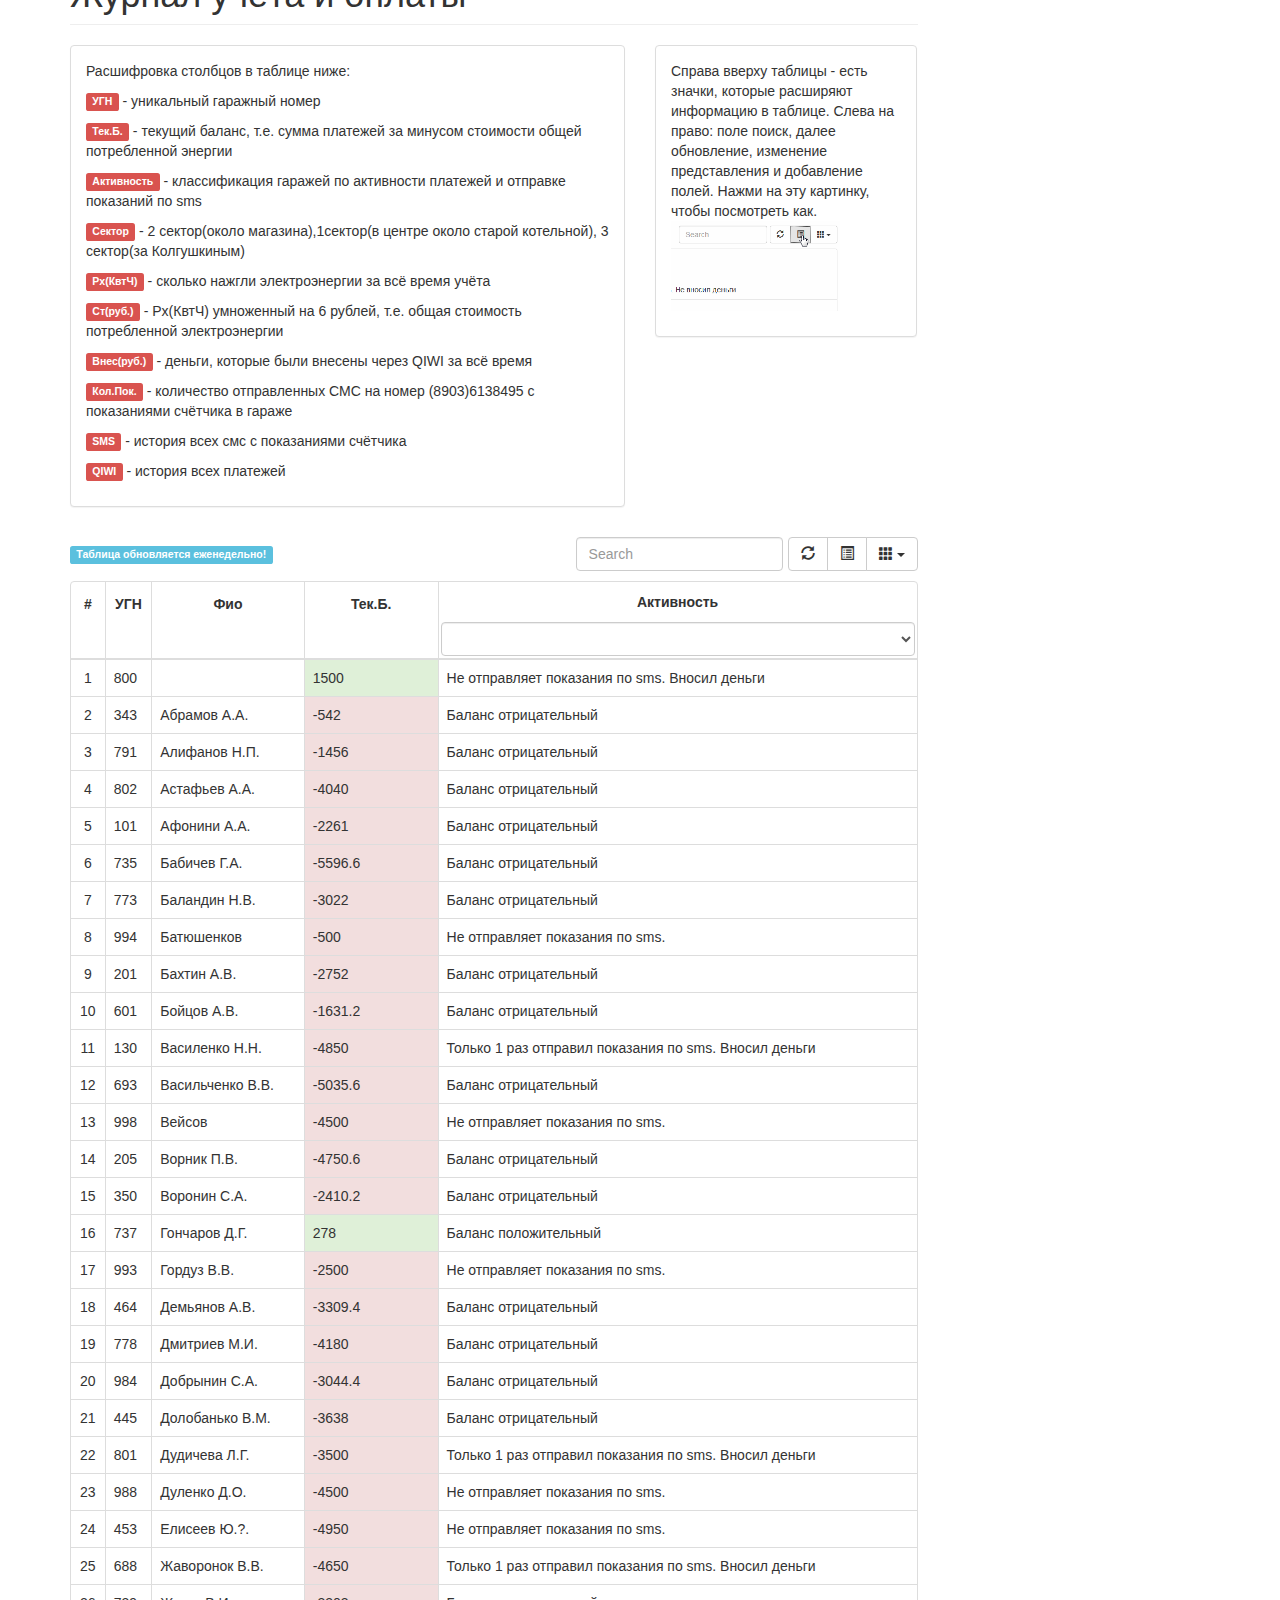
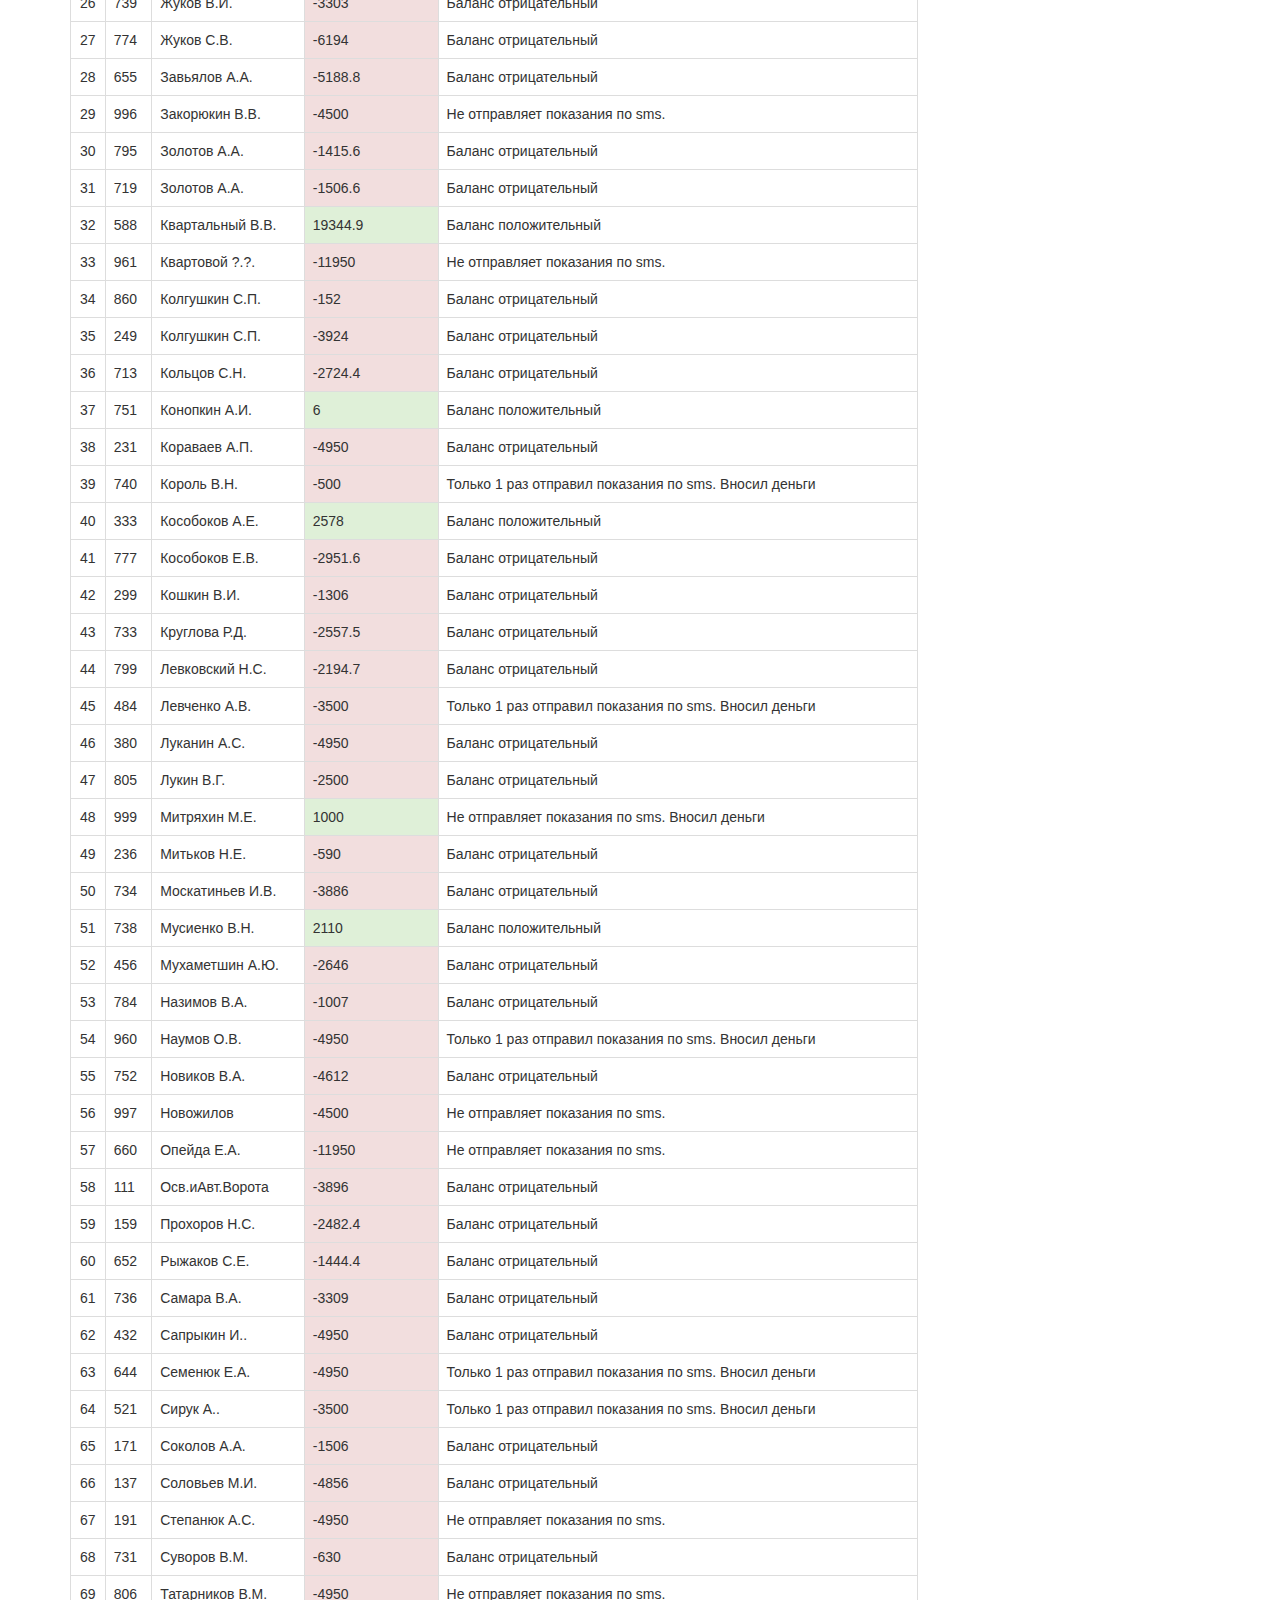
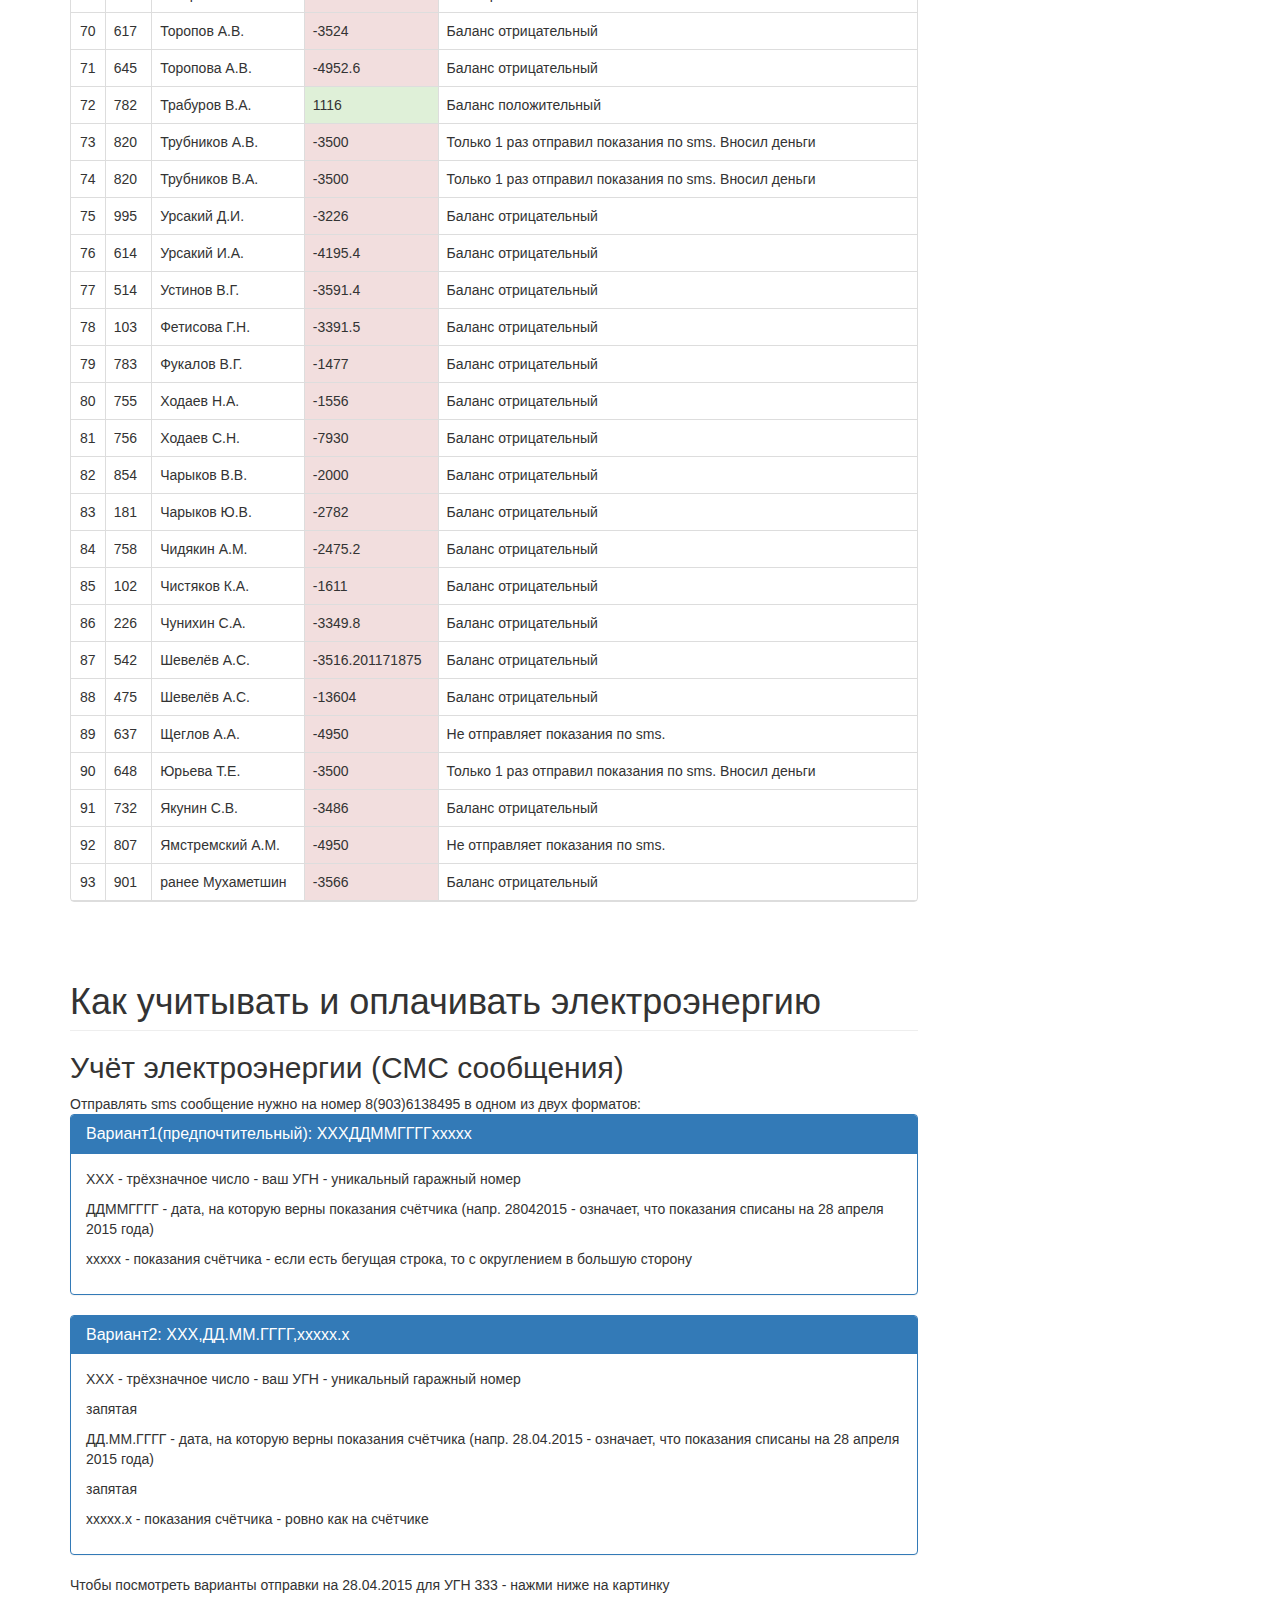
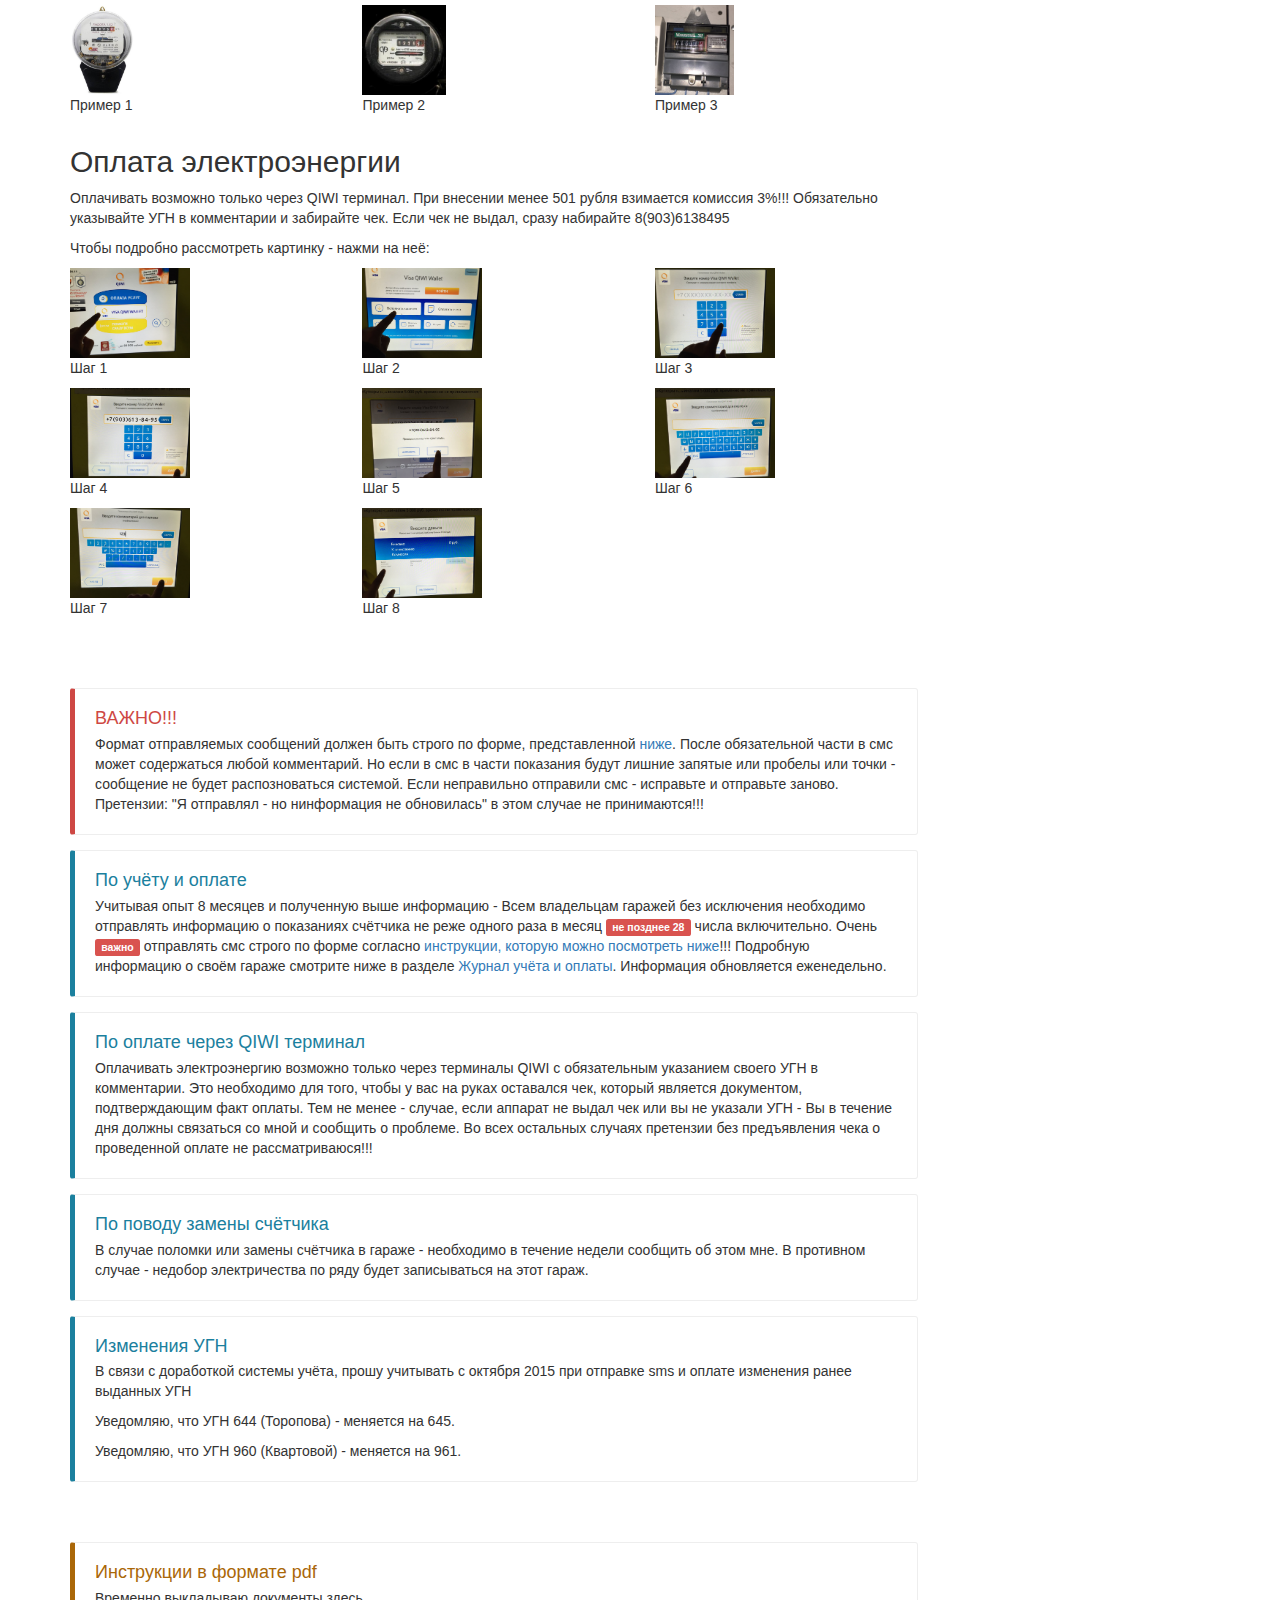
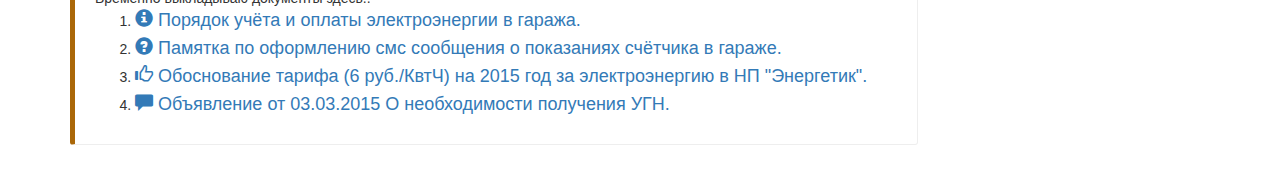
==== commit 373725b1: "Update index.html" ====
--- a/index.html
+++ b/index.html
@@ -55,7 +55,7 @@
   </div>-->
 
 
-    <!-- ################################################################
+    <!-- ################################################################ -->
     <div class="bs-callout bs-callout-info">
         <h4>Статистика</h4>
         <p>За период с 01.01.2015 по 23.04.2016 (478 дн.) по общему для всех гаражей счётчику расход электроэнергии составил:<strong><a data-toggle="collapse" href="#collapseExample" aria-expanded="false" aria-controls="collapseExample"> 10,332 кВт</strong></a>
@@ -318,7 +318,7 @@
     </p>
 
     </div>
-     ################################################################ -->
+     <!-- ################################################################ -->
     
 
   <div class="bs-docs-section">
@@ -703,4 +703,4 @@
 </script>
 
 </body>
-</html>+</html>
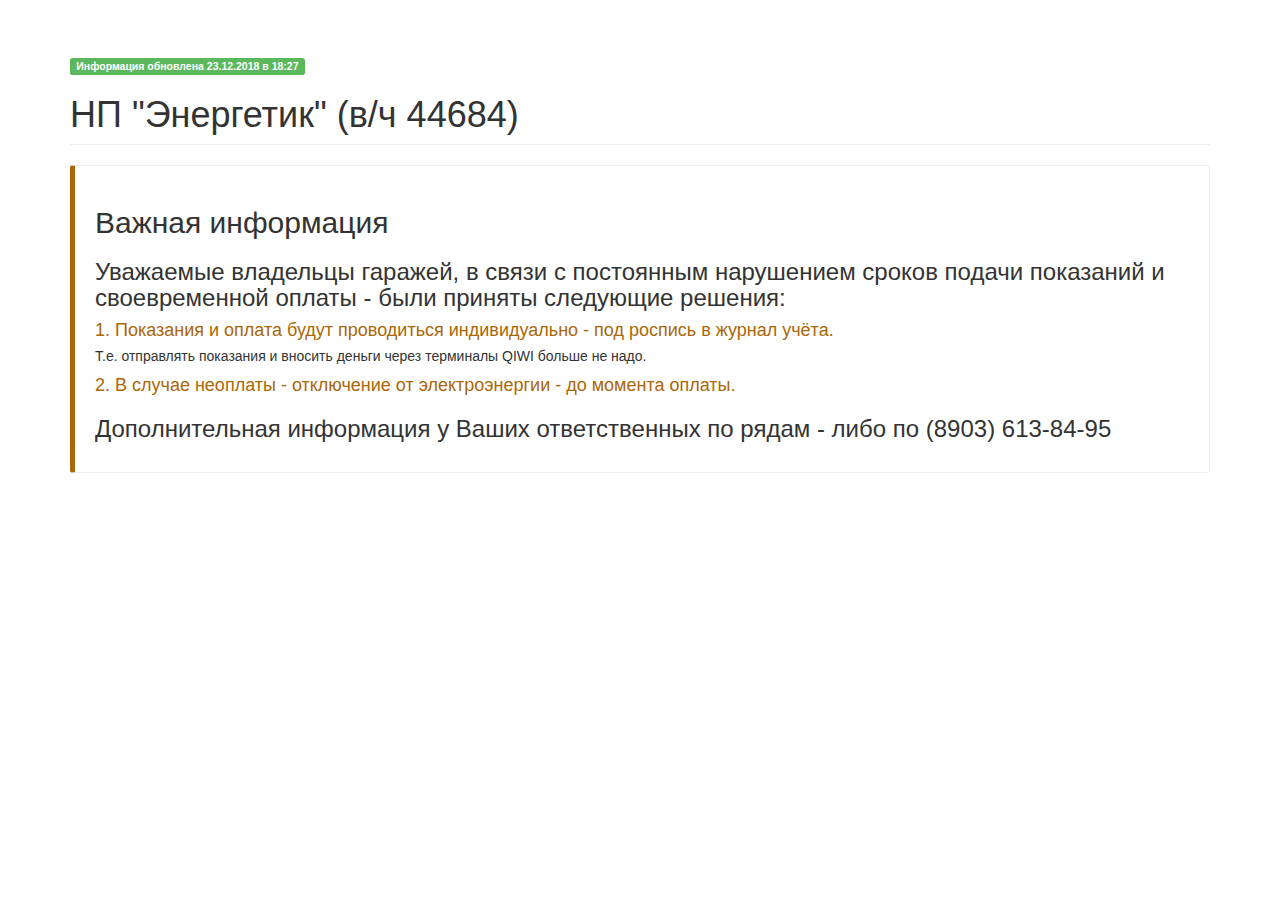
==== commit 66132829: "Add files via upload" ====
--- a/index.html
+++ b/index.html
@@ -29,678 +29,19 @@
 <body data-spy="scroll" data-target=".scrollspy">
 <div class="container bs-docs-container">
 <div class="row">
-<div class="col-md-9" role="main"><!-- #################################################### -->
+<div class="col-md-12" role="main"><!-- #################################################### -->
 <div class="bs-docs-section">
   <span class="label label-success">Информация обновлена 23.12.2018 в 18:27</span>
   <h1 id="messages" class="page-header">НП "Энергетик" (в/ч 44684)<a href="#messages"></a></h1>
   
   <div class="bs-callout bs-callout-warning">
-    <h4>Важная информация</h4>
-<p>Уважаемые владельцы гаражей, согласно собранию от 11.06.2016, были приняты следующие решения:</p>
-<p>1. Ежегодные взносы составляют 1000 (одну тысячу) рублей.</p>
-<p>2. Вынести проводку первого сектора гаражей наружу - за счёт средств владельцев гаражей.</p>
-<p>3. И самое главное - индивидцальное отключение от электричества за отрицательный баланс в течение месяца будет проводится без уведомления.</p>
-<p>Прошу до 1 июля 2016 вывести свой гаражный баланс в плюс. Отправить показания счётчиков , без исключения, для всех владельцев гаражей.</p>
+    <h2>Важная информация</h2>
+<p><h3>Уважаемые владельцы гаражей, в связи с постоянным нарушением сроков подачи показаний и своевременной оплаты - были приняты следующие решения:</h3></p>
+<p><h4>1. Показания и оплата будут проводиться индивидуально - под роспись в журнал учёта.</h4> Т.е. отправлять показания и вносить деньги через терминалы QIWI больше не надо.</p>
+<p><h4>2. В случае неоплаты - отключение от электроэнергии - до момента оплаты.</h4> </p>
+<p><h3>Дополнительная информация у Ваших ответственных по рядам - либо по (8903) 613-84-95 </h3></p>
 
   </div>
-  
-    <div class="bs-callout bs-callout-info">
-    <h4>Номера телефонов и адреса электронной почтыE-mail</h4>
-    Прошу отправить на номер 8903 613-84-95 sms с вашим основным(главным) актуальным номером мобильного телефона и при наличии адрес электронной почты.
-    <p>Пример sms: 333 89036138495 KosobokovAE@yandex.ru</p>
-  </div>
-  <!--<div class="bs-callout bs-callout-warning">
-    <h4>Информация</h4>
-Не вступили в систему учёта электроэнергии: Закорюкин Владимир Васильевич(№14,15), Гордуз Виктор Васильевич(№26), Елизов Александр Васильевич, Дуленко Олег Владимирович, Савеличев(№7), Сапрыкина(№42), Щукин(№4),Батюшенков ? ?(№91подключён), Новожилов(№98 отключен), Вейсов(№97),. Убедительная просьба - если есть возможность с ними связаться, необходимо попросить их связаться со мной  89036138495. Т.к. те, кто не подключён к системе учёта - но имеет доступ к электроэнергии в конце текущего года будут отключены от электроэнергии. Повторное подключение будет производиться за отдельную плату!
-  </div>-->
-
-
-    <!-- ################################################################ -->
-    <div class="bs-callout bs-callout-info">
-        <h4>Статистика</h4>
-        <p>За период с 01.01.2015 по 23.04.2016 (478 дн.) по общему для всех гаражей счётчику расход электроэнергии составил:<strong><a data-toggle="collapse" href="#collapseExample" aria-expanded="false" aria-controls="collapseExample"> 10,332 кВт</strong></a>
-
-
-
-
-        , т.е. стоимость потребления из расхода 6 руб.
-          за 1 кВт составила: <strong>61,992.00</strong> руб. При этом за всё время учёта
-          было передано показаний от владельцев гаражей по sms: <strong>14,237.60</strong> кВт на сумму <strong>85,425.60</strong> руб.
-          Всего внесли денег в счёт оплаты электроэнергии: <strong>-196,727.60</strong> руб. В итоге общий долг по оплате
-          (т.е. общая стоимость электроэнергии за вычетом всех пополнений от владельцев) составляет: <span class="label label-danger">258,719.60 руб.</span>
-          Но это значение не совсем корректно, т.к. в них часть денег людей, которые заранее внесли на свой баланс деньги. Более корректной цифрой по
-          общей задолженности будет: <span class="label label-danger">-23,433.60 руб.</span>
-          </p>
-
-    <div class="collapse" id="collapseExample">
-    <div class="well">
-
-    <table id="table_m_stat"
-           data-toggle="table"
-           data-url="data/m_stat.json"
-           data-mobile-responsive="true">
-        <thead>
-
-        <tr>
-            <th data-field="date" class=result_table_col data-sortable="false" data-halign="center">Дата</th>
-            <th data-field="em_value_ondate" class=result_table_col data-sortable="false" data-halign="center">Показания(к.=40)</th>
-            <th data-field="days" class=result_table_col data-sortable="false" data-halign="center">Длительность, дни</th>
-            <th data-field="value_diff" class=result_table_col data-sortable="false" data-halign="center">Расход, Квт</th>
-            <th data-field="cost" class=result_table_col data-sortable="false" data-halign="center">Стоимость, руб</th>
-
-        </tr>
-        </thead>
-    </table>
-    </div>
-    </div>
-
-
-    <p>За период с 18.03.2015 по 23.04.2016 суммарное значение потребленной электроэнергии по счётчикам в котельной составило:  <strong> 8,964.80 кВт</strong>, в т.ч.:</p>
-
-
-    <p><span class="glyphicon glyphicon-flash" aria-hidden="true"></span> Расход по 1 Группе гаражей (рядом с магазином до забора): <strong>3,519.00 кВт</strong> (из расхода 6 рублей за 1 кВт = 21,114.00 руб.). По показаниям из sms - расход составил <strong>5,047.20 кВт</strong> (из расхода 6 рублей за 1 кВт = 30,283.20 руб.) <span class="label label-success">Всего внесли: -76,698.00 руб.</span> , в т.ч.:</p>
-
-
-    <p><span class="glyphicon glyphicon-flash" aria-hidden="true"></span><span class="glyphicon glyphicon-flash" aria-hidden="true"></span> по <a data-toggle="collapse" href="#s21" aria-expanded="false" aria-controls="collapseExample">Фазе 1</a>  - 2,748.30 кВт(по счётчикам в котельной) и 3,296.00 кВт(по показаниям владельцев), т.е. разница в показаниях <span class="label label-danger">-547.70 Квт, а значит долг -3,286.20 руб.</span></p>
-
-    <div class="collapse" id="s21">
-    <div class="well">
-
-    <table id="table_m_stat_21"
-           data-toggle="table"
-           data-url="data/info21.json"
-           data-mobile-responsive="true">
-        <thead>
-
-        <tr>
-            <th data-field="fio" data-sortable="true" data-halign="center">Фио</th>
-            <th data-field="energy_value" data-sortable="true" data-halign="center">Рх(КвтЧ)</th>
-            <th data-field="qiwi_value" data-sortable="true" data-halign="center">Внес(руб.)</th>
-            <th data-field="energy_count" data-sortable="true" data-halign="center">Кол.Пок.</th>
-
-        </tr>
-        </thead>
-    </table>
-
-    </div>
-    </div>
-
-
-    <p><span class="glyphicon glyphicon-flash" aria-hidden="true"></span><span class="glyphicon glyphicon-flash" aria-hidden="true"></span> по <a data-toggle="collapse" href="#s22" aria-expanded="false" aria-controls="collapseExample">Фазе 2</a>  - 471.90 кВт(по счётчикам в котельной) и 355.20 кВт(по показаниям владельцев), т.е. разница в показаниях <span class="label label-danger">116.70 Квт, а значит долг 700.20 руб.</span></p>
-    <div class="collapse" id="s22">
-    <div class="well">
-
-    <table id="table_m_stat_22"
-           data-toggle="table"
-           data-url="data/info22.json"
-           data-mobile-responsive="true">
-        <thead>
-
-        <tr>
-            <th data-field="fio" data-sortable="true" data-halign="center">Фио</th>
-            <th data-field="energy_value" data-sortable="true" data-halign="center">Рх(КвтЧ)</th>
-            <th data-field="qiwi_value" data-sortable="true" data-halign="center">Внес(руб.)</th>
-            <th data-field="energy_count" data-sortable="true" data-halign="center">Кол.Пок.</th>
-
-        </tr>
-        </thead>
-    </table>
-
-    </div>
-    </div>
-
-
-    <p><span class="glyphicon glyphicon-flash" aria-hidden="true"></span><span class="glyphicon glyphicon-flash" aria-hidden="true"></span> по <a data-toggle="collapse" href="#s23" aria-expanded="false" aria-controls="collapseExample">Фазе 3</a>  - 314.60 кВт(по счётчикам в котельной) и 1,396.00 кВт(по показаниям владельцев), т.е. разница в показаниях <span class="label label-danger">-1,081.40 Квт, а значит долг -6,488.40 руб.</span></p>
-    <div class="collapse" id="s23">
-    <div class="well">
-
-    <table id="table_m_stat_23"
-           data-toggle="table"
-           data-url="data/info23.json"
-           data-mobile-responsive="true">
-        <thead>
-
-        <tr>
-            <th data-field="fio" data-sortable="true" data-halign="center">Фио</th>
-            <th data-field="energy_value" data-sortable="true" data-halign="center">Рх(КвтЧ)</th>
-            <th data-field="qiwi_value" data-sortable="true" data-halign="center">Внес(руб.)</th>
-            <th data-field="energy_count" data-sortable="true" data-halign="center">Кол.Пок.</th>
-
-        </tr>
-        </thead>
-    </table>
-
-    </div>
-    </div>
-
-
-    <p><span class="glyphicon glyphicon-flash" aria-hidden="true"></span> Расход по 2 Группе гаражей (за забором около старой котельной до Колгушкина включительно): <strong>2,722.90 кВт</strong> (из расхода 6 рублей за 1 кВт = 16,337.40 руб.). По показаниям из sms - расход составил <strong>8,070.40 кВт</strong> (из расхода 6 рублей за 1 кВт = 48,422.40 руб.) <span class="label label-success">Всего внесли: -40,272.50 руб.</span> , в т.ч.:</p>
-
-    <p><span class="glyphicon glyphicon-flash" aria-hidden="true"></span><span class="glyphicon glyphicon-flash" aria-hidden="true"></span> по <a data-toggle="collapse" href="#s11" aria-expanded="false" aria-controls="collapseExample">Фазе 1</a>  - 1,170.40 кВт(по счётчикам в котельной) и 4,180.40 кВт(по показаниям владельцев), т.е. разница в показаниях <span class="label label-danger">-3,010.00 Квт, а значит долг -18,060.00 руб.</span></p>
-    <div class="collapse" id="s11">
-    <div class="well">
-
-    <table id="table_m_stat_11"
-           data-toggle="table"
-           data-url="data/info11.json"
-           data-mobile-responsive="true">
-        <thead>
-
-        <tr>
-            <th data-field="fio" data-sortable="true" data-halign="center">Фио</th>
-            <th data-field="energy_value" data-sortable="true" data-halign="center">Рх(КвтЧ)</th>
-            <th data-field="qiwi_value" data-sortable="true" data-halign="center">Внес(руб.)</th>
-            <th data-field="energy_count" data-sortable="true" data-halign="center">Кол.Пок.</th>
-
-        </tr>
-        </thead>
-    </table>
-
-    </div>
-    </div>
-    <p><span class="glyphicon glyphicon-flash" aria-hidden="true"></span><span class="glyphicon glyphicon-flash" aria-hidden="true"></span> по <a data-toggle="collapse" href="#s12" aria-expanded="false" aria-controls="collapseExample">Фазе 2</a>  - 170.90 кВт(по счётчикам в котельной) и 277.10 кВт(по показаниям владельцев), т.е. разница в показаниях <span class="label label-danger">-106.20 Квт, а значит долг -637.20 руб.</span></p>
-    <div class="collapse" id="s12">
-    <div class="well">
-
-    <table id="table_m_stat_12"
-           data-toggle="table"
-           data-url="data/info12.json"
-           data-mobile-responsive="true">
-        <thead>
-
-        <tr>
-            <th data-field="fio" data-sortable="true" data-halign="center">Фио</th>
-            <th data-field="energy_value" data-sortable="true" data-halign="center">Рх(КвтЧ)</th>
-            <th data-field="qiwi_value" data-sortable="true" data-halign="center">Внес(руб.)</th>
-            <th data-field="energy_count" data-sortable="true" data-halign="center">Кол.Пок.</th>
-
-        </tr>
-        </thead>
-    </table>
-
-    </div>
-    </div>
-    <p><span class="glyphicon glyphicon-flash" aria-hidden="true"></span><span class="glyphicon glyphicon-flash" aria-hidden="true"></span> по <a data-toggle="collapse" href="#s13" aria-expanded="false" aria-controls="collapseExample">Фазе 3</a>  - 1,381.60 кВт(по счётчикам в котельной) и 3,612.90 кВт(по показаниям владельцев), т.е. разница в показаниях <span class="label label-danger">-2,231.30 Квт, а значит долг -13,387.80 руб.</span></p>
-    <div class="collapse" id="s13">
-    <div class="well">
-
-    <table id="table_m_stat_13"
-           data-toggle="table"
-           data-url="data/info13.json"
-           data-mobile-responsive="true">
-        <thead>
-
-        <tr>
-            <th data-field="fio" data-sortable="true" data-halign="center">Фио</th>
-            <th data-field="energy_value" data-sortable="true" data-halign="center">Рх(КвтЧ)</th>
-            <th data-field="qiwi_value" data-sortable="true" data-halign="center">Внес(руб.)</th>
-            <th data-field="energy_count" data-sortable="true" data-halign="center">Кол.Пок.</th>
-
-        </tr>
-        </thead>
-    </table>
-
-    </div>
-    </div>
-
-
-    <p><span class="glyphicon glyphicon-flash" aria-hidden="true"></span> Расход по 3 Группе гаражей (от Колгушкина и к поваровской дороге): <strong>2,722.90 кВт</strong>> (из расхода 6 рублей за 1 кВт = 16,337.40 руб.). По показаниям из sms - расход составил <strong>1,120.00 кВт</strong> (из расхода 6 рублей за 1 кВт = 6,720.00 руб.) <span class="label label-success">Всего внесли: -82,257.10 руб.</span> , в т.ч.:</p>
-
-    <p><span class="glyphicon glyphicon-flash" aria-hidden="true"></span><span class="glyphicon glyphicon-flash" aria-hidden="true"></span> по <a data-toggle="collapse" href="#s31" aria-expanded="false" aria-controls="collapseExample">Фазе 1</a>  - 698.90 кВт(по счётчикам в котельной) и 1,443.40 кВт(по показаниям владельцев), т.е. разница в показаниях <span class="label label-danger">-744.50 Квт, а значит долг -4,467.00 руб.</span></p>
-    <div class="collapse" id="s31">
-    <div class="well">
-
-    <table id="table_m_stat_31"
-           data-toggle="table"
-           data-url="data/info31.json"
-           data-mobile-responsive="true">
-        <thead>
-
-        <tr>
-            <th data-field="fio" data-sortable="true" data-halign="center">Фио</th>
-            <th data-field="energy_value" data-sortable="true" data-halign="center">Рх(КвтЧ)</th>
-            <th data-field="qiwi_value" data-sortable="true" data-halign="center">Внес(руб.)</th>
-            <th data-field="energy_count" data-sortable="true" data-halign="center">Кол.Пок.</th>
-
-        </tr>
-        </thead>
-    </table>
-
-    </div>
-    </div>
-    <p><span class="glyphicon glyphicon-flash" aria-hidden="true"></span><span class="glyphicon glyphicon-flash" aria-hidden="true"></span> по <a data-toggle="collapse" href="#s32" aria-expanded="false" aria-controls="collapseExample">Фазе 2</a>  - 1,929.00 кВт(по счётчикам в котельной) и -633.40 кВт(по показаниям владельцев), т.е. разница в показаниях <span class="label label-danger">2,562.40 Квт, а значит долг 15,374.40 руб.</span></p>
-    <div class="collapse" id="s32">
-    <div class="well">
-
-    <table id="table_m_stat_32"
-           data-toggle="table"
-           data-url="data/info32.json"
-           data-mobile-responsive="true">
-        <thead>
-
-        <tr>
-            <th data-field="fio" data-sortable="true" data-halign="center">Фио</th>
-            <th data-field="energy_value" data-sortable="true" data-halign="center">Рх(КвтЧ)</th>
-            <th data-field="qiwi_value" data-sortable="true" data-halign="center">Внес(руб.)</th>
-            <th data-field="energy_count" data-sortable="true" data-halign="center">Кол.Пок.</th>
-
-        </tr>
-        </thead>
-    </table>
-
-    </div>
-    </div>
-    <p><span class="glyphicon glyphicon-flash" aria-hidden="true"></span><span class="glyphicon glyphicon-flash" aria-hidden="true"></span> по <a data-toggle="collapse" href="#s33" aria-expanded="false" aria-controls="collapseExample">Фазе 3</a>  - 30.10 кВт(по счётчикам в котельной) и 310.00 кВт(по показаниям владельцев), т.е. разница в показаниях <span class="label label-danger">-279.90 Квт, а значит долг -1,679.40 руб.</span></p>
-    <div class="collapse" id="s33">
-    <div class="well">
-
-    <table id="table_m_stat_33"
-           data-toggle="table"
-           data-url="data/info33.json"
-           data-mobile-responsive="true">
-        <thead>
-
-        <tr>
-            <th data-field="fio" data-sortable="true" data-halign="center">Фио</th>
-            <th data-field="energy_value" data-sortable="true" data-halign="center">Рх(КвтЧ)</th>
-            <th data-field="qiwi_value" data-sortable="true" data-halign="center">Внес(руб.)</th>
-            <th data-field="energy_count" data-sortable="true" data-halign="center">Кол.Пок.</th>
-
-        </tr>
-        </thead>
-    </table>
-
-    </div>
-    </div>
-
-    <p>Замечание: для того, чтобы посмотреть детализацию по цифрам в тексте выше -
-    нажмите на слово или цифру, выделенную голубым цветом!
-    </p>
-
-    </div>
-     <!-- ################################################################ -->
-    
-
-  <div class="bs-docs-section">
-  <h1 id="rep1" class="page-header">Журнал учёта и оплаты<a class="anchorjs-link" href="#rep1"></a></h1>
-
-<div>
-<!--<span class="label label-info">Обновляется ежедневно по рабочим дням</span> -->
-<!-- <button id="refresh" class="btn btn-default">Refresh</button> -->
-
-
-<div class="row">
-<div class="col-md-8">
-<div class="panel panel-default">
-  <div class="panel-body">
-    <p>Расшифровка столбцов в таблице ниже:</p>
-<p><span class="label label-danger">УГН</span> - уникальный гаражный номер</p>
-<p><span class="label label-danger">Тек.Б.</span> - текущий баланс, т.е. сумма платежей за минусом стоимости общей потребленной энергии</p>
-<p><span class="label label-danger">Активность</span> - классификация гаражей по активности платежей и отправке показаний по sms</p>
-<p><span class="label label-danger">Сектор</span> - 2 сектор(около магазина),1сектор(в центре около старой котельной), 3 сектор(за Колгушкиным)</p>
-<p><span class="label label-danger">Рх(КвтЧ)</span> - сколько нажгли электроэнергии за всё время учёта</p>
-<p><span class="label label-danger">Ст(руб.)</span> - Рх(КвтЧ) умноженный на 6 рублей, т.е. общая стоимость потребленной электроэнергии</p>
-<p><span class="label label-danger">Внес(руб.)</span> - деньги, которые были внесены через QIWI за всё время</p>
-<p><span class="label label-danger">Кол.Пок.</span> - количество отправленных СМС на номер (8903)6138495 с показаниями счётчика в гараже</p>
-<p><span class="label label-danger">SMS</span> - история всех смс с показаниями счётчика</p>
-<p><span class="label label-danger">QIWI</span> - история всех платежей</p>
-  </div>
-</div>
-</div>
-
-
-  <div class="col-md-4">
-<div class="panel panel-default">
-  <div class="panel-body">
-<p><span>Справа вверху таблицы - есть значки, которые расширяют информацию в таблице. Слева на право: поле поиск, далее обновление, изменение представления и добавление полей. Нажми на эту картинку, чтобы посмотреть как.<a href="assets/how_table.gif" data-toggle="lightbox" data-title="Как работает таблица" data-footer="Щёлкаете на значёк и выбираете поля">
-    <img src="assets/how_table.gif" class="img-responsive" style="height: 90px;">
-  </a></span></p>
-    </div>
-</div>
-</div>
-
-<div class="col-md-4"></div>
-
-</div>
-
-</div>
-
-<div id="toolbar">
-<span class="label label-info">Таблица обновляется еженедельно!</span>
-<!-- <button id="refresh" class="btn btn-default">Refresh</button> -->
-</div>
-
-
-
-<table id="table"
-       data-toggle="table"
-       data-url="data/data.json"
-       data-search="true"
-       data-show-refresh="true"
-       data-show-toggle="true"
-       data-show-columns="true"
-
-       data-filter-control="true"
-       data-toolbar="#toolbar">
-    <thead>
-    <tr>
-        <th data-formatter="runningFormatter" data-align="center" data-halign="center" data-valign="center">#</th>
-        <th data-field="ugn" data-switchable="false" data-sortable="true" data-halign="center">УГН</th>
-        <th data-field="unv" data-visible="false" data-sortable="true" data-halign="center">УНВ</th>
-        <th data-field="fio" data-sortable="true" data-halign="center">Фио</th>
-        <th data-field="balance" data-cell-style="cellStyle" data-sortable="true" data-halign="center">Тек.Б.</th>
-        <th data-field="class" data-filter-control="select" data-sortable="true" data-halign="center">Активность</th>
-        <th  data-field="sector"  data-searchable="false" data-visible="false" data-sortable="true" data-halign="center">Сектор</th>
-        <th data-field="energy_value" data-searchable="false" data-visible="false" data-sortable="true" data-halign="center">Рх(КвтЧ)</th>
-        <th data-field="energy_cost"data-searchable="false"  data-visible="false" data-sortable="true" data-halign="center">Ст(руб.)</th>
-        <th data-field="qiwi_value_mod" data-searchable="false" data-visible="false" data-sortable="true"  data-halign="center" data-sortable="true">Внес(руб.)</th>
-        <th data-field="energy_count" data-searchable="false" data-visible="false" data-sortable="true" data-halign="center">Кол.Пок.</th>
-        <th data-field="sms_history" data-searchable="false" data-visible="false" data-sortable="true" data-halign="center">SMS</th>
-        <th data-field="qiwi_history" data-searchable="false" data-visible="false" data-sortable="true" data-halign="center">QIWI</th>
-
-    </tr>
-    </thead>
-</table>
-
-  </div>
-
-
-<div class="bs-docs-section">
-<h1 id="uio" class="page-header">Как учитывать и оплачивать электроэнергию<a class="anchorjs-link" href="#uio"></a></h1>
-
-  <h2 id="sms">Учёт электроэнергии (СМС сообщения)<a class="anchorjs-link" href="#sms"><span class="anchorjs-icon"></span></a></h2>
-
-        Отправлять sms сообщение нужно на номер 8(903)6138495 в одном из двух форматов:
-
-<div class="panel panel-primary">
-  <div class="panel-heading">
-    <h3 id="panel-title" class="panel-title">Вариант1(предпочтительный): XXXДДММГГГГxxxxx<a class="anchorjs-link" href="#panel-title"><span class="anchorjs-icon"></span></a></h3>
-  </div>
-  <div class="panel-body">
-    <p>XXX - трёхзначное число - ваш УГН - уникальный гаражный номер </p>
-    <p>ДДММГГГГ - дата, на которую верны показания счётчика (напр. 28042015 - означает, что показания списаны на 28 апреля 2015 года) </p>
-    <p>xxxxx - показания счётчика - если есть бегущая строка, то с округлением в большую сторону</p>
-  </div>
-</div>
-<div class="panel panel-primary">
-  <div class="panel-heading">
-    <h3 id="panel-title" class="panel-title">Вариант2: XXX,ДД.ММ.ГГГГ,xxxxx.x<a class="anchorjs-link" href="#panel-title"><span class="anchorjs-icon"></span></a></h3>
-  </div>
-  <div class="panel-body">
-    <p>XXX - трёхзначное число - ваш УГН - уникальный гаражный номер </p>
-    <p>запятая</p>
-    <p>ДД.ММ.ГГГГ - дата, на которую верны показания счётчика (напр. 28.04.2015 - означает, что показания списаны на 28 апреля 2015 года) </p>
-    <p>запятая</p>
-    <p>xxxxx.x - показания счётчика - ровно как на счётчике</p>
-</div>
-</div>
-<div>
-<p>Чтобы посмотреть варианты отправки на 28.04.2015 для УГН 333 - нажми ниже на картинку</p>
-
-<div class="row">
-  <div class="col-md-4"><p><a href="assets/p1.jpg" data-toggle="lightbox" data-title="Счётчик" data-footer="С бегущей цифрой">
-    <img src="assets/10103461.jpg" class="img-responsive" style="height: 90px;">
-  </a>Пример 1</p></div>
-  <div class="col-md-4"><p><a href="assets/p2.jpg" data-toggle="lightbox" data-title="Счётчик" data-footer="С бегущей цифрой">
-    <img src="assets/03_35.jpg" class="img-responsive" style="height: 90px;">
-  </a>Пример 2</p></div>
-  <div class="col-md-4">     <p><a href="assets/p3.jpg" data-toggle="lightbox" data-title="Счётчик" data-footer="С бегущей цифрой">
-    <img src="assets/IMG_0820.JPG" class="img-responsive" style="height: 90px;">
-  </a>Пример 3</p></div>
-</div>
-
-
-</div>
-
-
-
-
-
-
-  <h2 id="qiwi">Оплата электроэнергии<a class="anchorjs-link" href="#qiwi"><span class="anchorjs-icon"></span></a></h2>
-  <p> Оплачивать возможно только через QIWI терминал. При внесении менее 501 рубля взимается комиссия 3%!!! Обязательно указывайте УГН в комментарии и забирайте чек. Если чек не выдал, сразу набирайте 8(903)6138495</p>
-
-
-
-<p>Чтобы подробно рассмотреть картинку - нажми на неё:</p>
-<div class="row">
-  <div class="col-md-4">
-       <p><a href="assets/q1.JPG" data-toggle="lightbox" data-title="Qiwi терминал" data-footer="Выбираем среднюю кнопку">
-    <img src="assets/q1.JPG" class="img-responsive" style="height: 90px;">
-  </a>Шаг 1</p>
-  </div>
-  <div class="col-md-4">
-     <p><a href="assets/q2.JPG" data-toggle="lightbox" data-title="Qiwi терминал" data-footer="Выбираем Пополнить кошелек">
-    <img src="assets/q2.JPG" class="img-responsive" style="height: 90px;">
-  </a>Шаг 2</p>
-  </div>
-  <div class="col-md-4">
-    <p><a href="assets/q3.JPG" data-toggle="lightbox" data-title="Qiwi терминал" data-footer="Вводим номер 9036138495">
-    <img src="assets/q3.JPG" class="img-responsive" style="height: 90px;">
-  </a>Шаг 3</p>
-  </div>
-</div>
-
-<div class="row">
-  <div class="col-md-4">
-       <p><a href="assets/q4.JPG" data-toggle="lightbox" data-title="Qiwi терминал" data-footer="Нажимаем далее">
-    <img src="assets/q4.JPG" class="img-responsive" style="height: 90px;">
-  </a>Шаг 4</p>
-  </div>
-  <div class="col-md-4">
-     <p><a href="assets/q5.JPG" data-toggle="lightbox" data-title="Qiwi терминал" data-footer="Проверяем">
-    <img src="assets/q5.JPG" class="img-responsive" style="height: 90px;">
-  </a>Шаг 5</p>
-  </div>
-  <div class="col-md-4">
-    <p><a href="assets/q6.JPG" data-toggle="lightbox" data-title="Qiwi терминал" data-footer="Для ввода цифр нажимаем кнопку слева ?123">
-    <img src="assets/q6.JPG" class="img-responsive" style="height: 90px;">
-  </a>Шаг 6</p>
-  </div>
-</div>
-<div class="row">
-  <div class="col-md-4">
-       <p><a href="assets/q7.JPG" data-toggle="lightbox" data-title="Qiwi терминал" data-footer="Указываем УГН - обязательно. Без угн претензии не принимаются">
-    <img src="assets/q7.JPG" class="img-responsive" style="height: 90px;">
-  </a>Шаг 7</p>
-  </div>
-  <div class="col-md-4">
-     <p><a href="assets/q8.JPG" data-toggle="lightbox" data-title="Qiwi терминал" data-footer="Менее 501 рубля - 3% комиссия">
-    <img src="assets/q8.JPG" class="img-responsive" style="height: 90px;">
-  </a>Шаг 8</p>
-  </div>
-
-</div>
-
-
-
-
-
-
-
-
-</div>
-
-   <div class="bs-callout bs-callout-danger">
-    <h4>ВАЖНО!!!</h4>
-    Формат отправляемых сообщений должен быть строго по форме, представленной <a href="#uio">ниже</a>. После обязательной части в смс может содержаться любой комментарий. Но если в смс в части показания будут лишние запятые или пробелы или точки - сообщение не будет распозноваться системой. Если неправильно отправили смс - исправьте и отправьте заново. Претензии: "Я отправлял - но нинформация не обновилась" в этом случае не принимаются!!!
-  </div>
-
-  <div class="bs-callout bs-callout-info">
-    <h4>По учёту и оплате</h4>
-    Учитывая опыт 8 месяцев и полученную выше информацию - Всем владельцам гаражей без исключения необходимо отправлять информацию о показаниях счётчика не реже одного раза в месяц <span class="label label-danger">не позднее 28</span> числа включительно. Очень <span class="label label-danger">важно</span> отправлять смс строго по форме согласно <a href="#uio">инструкции, которую можно посмотреть ниже</a>!!! Подробную информацию о своём гараже смотрите ниже в разделе <a href="#rep1">Журнал учёта и оплаты</a>. Информация обновляется еженедельно.
-  </div>
-
-    <div class="bs-callout bs-callout-info">
-    <h4>По оплате через QIWI терминал</h4>
-   Оплачивать электроэнергию возможно только через терминалы QIWI c обязательным указанием своего УГН в комментарии. Это необходимо для того, чтобы у вас на руках оставался чек, который является документом, подтверждающим факт оплаты. Тем не менее - случае, если аппарат не выдал чек или вы не указали УГН -  Вы в течение дня должны связаться со мной и сообщить о проблеме. Во всех остальных случаях претензии без предъявления чека о проведенной оплате не рассматриваюся!!!
-  </div>
-
-        <div class="bs-callout bs-callout-info">
-    <h4>По поводу замены счётчика</h4>
-  <p>В случае поломки или замены  счётчика в гараже - необходимо в течение недели сообщить об этом мне. В противном случае - недобор электричества по ряду будет записываться на этот гараж.</p>
-  </div>
-
-      <div class="bs-callout bs-callout-info">
-    <h4>Изменения УГН</h4>
-  <p>В связи с доработкой системы учёта, прошу учитывать с октября 2015 при отправке sms и оплате изменения ранее выданных УГН
-  <p>Уведомляю, что УГН 644 (Торопова) - меняется на 645.</p>
-  <p>Уведомляю, что УГН 960 (Квартовой) - меняется на 961.</p>
-  </div>
-</div>
-
-
- <div class="bs-docs-section">
-<div id="other" class="bs-callout bs-callout-warning">
-  <h4>Инструкции в формате pdf</h4>
-  Временно выкладываю документы здесь..
-  <ol type="n">
-      <li><h4><a href="https://www.dropbox.com/s/v0ilkwum9i7e2gf/%D0%98%D0%BD%D1%81%D1%82%D1%80%D1%83%D0%BA%D1%86%D0%B8%D1%8F%20%D0%BF%D0%BE%20%D1%83%D1%87%D1%91%D1%82%D1%83%20%D0%B8%20%D0%BE%D0%BF%D0%BB%D0%B0%D1%82%D0%B5.pdf?dl=0" target="_blank">
-      <span class="glyphicon glyphicon-info-sign" aria-hidden="true"></span> Порядок учёта и оплаты электроэнергии в гаража.</a></h4></li>
-      <li><h4><a href="https://www.dropbox.com/s/b8z9isixpf4hgef/%D0%9F%D0%B0%D0%BC%D1%8F%D1%82%D0%BA%D0%B0%20%D0%BF%D0%BE%20%D1%81%D0%BC%D1%81%20%D1%81%D0%BE%D0%BE%D0%B1%D1%89%D0%B5%D0%BD%D0%B8%D1%8F%D0%BC.pdf?dl=0" target="_blank">
-      <span class="glyphicon glyphicon-question-sign" aria-hidden="true"></span> Памятка по оформлению смс сообщения о показаниях счётчика в гараже.</a></h4></li>
-      <li><h4><a href="https://www.dropbox.com/s/mbdt0n2p677p8kz/%D0%9E%D1%81%D0%BD%D0%BE%D0%B2%D0%B0%D0%BD%D0%B8%D0%B5%206%20%D1%80%D1%83%D0%B1%20%D1%82%D0%B0%D1%80%D0%B8%D1%84.pdf?dl=0" target="_blank">
-      <span class="glyphicon glyphicon-thumbs-up" aria-hidden="true"></span> Обоснование тарифа (6 руб./КвтЧ) на 2015 год за электроэнергию в НП "Энергетик".</a></h4></li>
-      <li><h4><a href="https://www.dropbox.com/s/s2lsfqs6dmqdjwx/%D0%9E%D0%B1%D1%8A%D1%8F%D0%B2%D0%BB%D0%B5%D0%BD%D0%B8%D0%B5%20%D0%B3%D0%B0%D1%80%D0%B0%D0%B6%D0%BD%D0%B8%D0%BA%D0%B0%D0%BC%20%D0%BF%D1%80%D0%BE%20%D0%A3%D0%93%D0%9D.pdf?dl=0" target="_blank">
-      <span class="glyphicon glyphicon-comment" aria-hidden="true"></span> Объявление от 03.03.2015 О необходимости получения УГН.</a></h4></li>
-
-    </ol>
-
-</div>
- </div>
-
-
-</div><!-- #################################################### -->
-
-<div class="col-md-3">
-  <nav id="nav" class="bs-docs-sidebar hidden-print hidden-xs hidden-sm affix scrollspy">
-    <ul class="nav bs-docs-sidenav" data-spy="affix">
-      <li class="active"><a href="#messages">Объявления</a>
-    </li>
-    <li class="active">
-      <a href="#uio">Учёт и оплата электроэнергии</a>
-      <ul class="nav">
-        <li class=""><a href="#sms">Отправка SMS с показаниями</a></li>
-        <li class=""><a href="#qiwi">Оплата электроэнергии</a></li>
-      </ul>
-    </li>
-    <li class="active">
-      <a href="#rep1">Журнал учёта и оплаты электроэнергии</a>
-      <ul class="nav">
-        <!--         <li class=""><a href="#sms">Отправка SMS с показаниями</a></li>
-        <li class=""><a href="#qiwi">Оплата электроэнергии</a></li> -->
-      </ul>
-    </li>
-        <li class="active">
-      <a href="#other">Документы в формате pdf</a>
-      <ul class="nav">
-
-      </ul>
-    </li>
-  </ul>
-</nav>
-</div>
-
-
-
-
-</div>
-</div>
-
-<script src="scripts/jquery.js"></script>
-<script src="scripts/bootstrap.js"></script>
-<script src="scripts/bootstrap-table.js"></script>
-<script src="scripts/bootstrap-table-filter.js"></script>
-<script src="scripts/bootstrap-table-editable.js"></script>
-<script src="scripts/bootstrap-table-export.js"></script>
-<script src="scripts/bootstrap-table-mobile.js"></script>
-<script src="scripts/bootstrap-table-flatJSON.js"></script>
-<script src="scripts/bootstrap-table-ru-RU.js"></script>
-<script src="scripts/ekko-lightbox.min.js"></script>
-<script src="scripts/filter.js"></script>
-
-
-
-<script>
-function cellStyle(value) {
-    var classes = ['active', 'success', 'info', 'warning', 'danger'];
-
-    if (value > 0) {
-        return {
-            classes: 'success'
-        };
-    } else if (value < 0) {
-        return {
-            classes: 'danger'
-        };
-
-    }
-
-    return {};
-}
-
-</script>
-
-<script>
-  (function(i,s,o,g,r,a,m){i['GoogleAnalyticsObject']=r;i[r]=i[r]||function(){
-  (i[r].q=i[r].q||[]).push(arguments)},i[r].l=1*new Date();a=s.createElement(o),
-  m=s.getElementsByTagName(o)[0];a.async=1;a.src=g;m.parentNode.insertBefore(a,m)
-  })(window,document,'script','//www.google-analytics.com/analytics.js','ga');
-
-  ga('create', 'UA-61748065-1', 'auto');
-  ga('send', 'pageview');
-
-</script>
-
-<script type="text/javascript">
-function runningFormatter(value, row, index) {
-return index+1;
-}</script>
-
-<script type="text/javascript">
-$(document).ready(function ($) {
-// delegate calls to data-toggle="lightbox"
-$(document).delegate('*[data-toggle="lightbox"]:not([data-gallery="navigateTo"])', 'click', function(event) {
-event.preventDefault();
-return $(this).ekkoLightbox({
-onShown: function() {
-if (window.console) {
-return console.log('Checking our the events huh?');
-}
-},
-onNavigate: function(direction, itemIndex) {
-if (window.console) {
-return console.log('Navigating '+direction+'. Current item: '+itemIndex);
-}
-}
-});
-});
-//Programatically call
-$('#open-image').click(function (e) {
-e.preventDefault();
-$(this).ekkoLightbox();
-});
-$('#open-youtube').click(function (e) {
-e.preventDefault();
-$(this).ekkoLightbox();
-});
-// navigateTo
-$(document).delegate('*[data-gallery="navigateTo"]', 'click', function(event) {
-event.preventDefault();
-return $(this).ekkoLightbox({
-onShown: function() {
-var a = this.modal_content.find('.modal-footer a');
-if(a.length > 0) {
-a.click(function(e) {
-e.preventDefault();
-this.navigateTo(2);
-}.bind(this));
-}
-}
-});
-});
-});
-</script>
-
+</div></div></div></div>
 </body>
 </html>
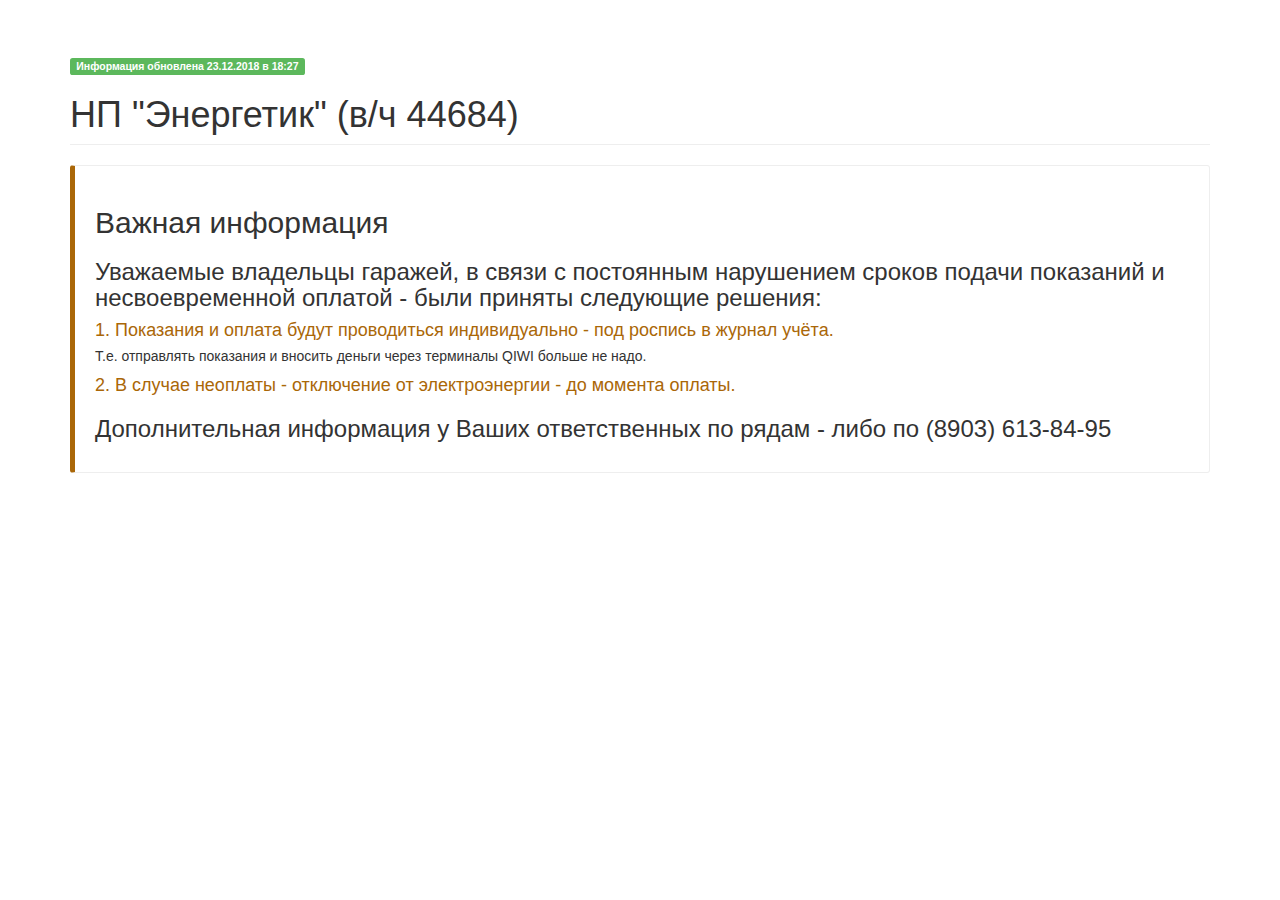
==== commit 55560724: "Update index.html" ====
--- a/index.html
+++ b/index.html
@@ -36,7 +36,7 @@
   
   <div class="bs-callout bs-callout-warning">
     <h2>Важная информация</h2>
-<p><h3>Уважаемые владельцы гаражей, в связи с постоянным нарушением сроков подачи показаний и своевременной оплаты - были приняты следующие решения:</h3></p>
+<p><h3>Уважаемые владельцы гаражей, в связи с постоянным нарушением сроков подачи показаний и несвоевременной оплатой - были приняты следующие решения:</h3></p>
 <p><h4>1. Показания и оплата будут проводиться индивидуально - под роспись в журнал учёта.</h4> Т.е. отправлять показания и вносить деньги через терминалы QIWI больше не надо.</p>
 <p><h4>2. В случае неоплаты - отключение от электроэнергии - до момента оплаты.</h4> </p>
 <p><h3>Дополнительная информация у Ваших ответственных по рядам - либо по (8903) 613-84-95 </h3></p>
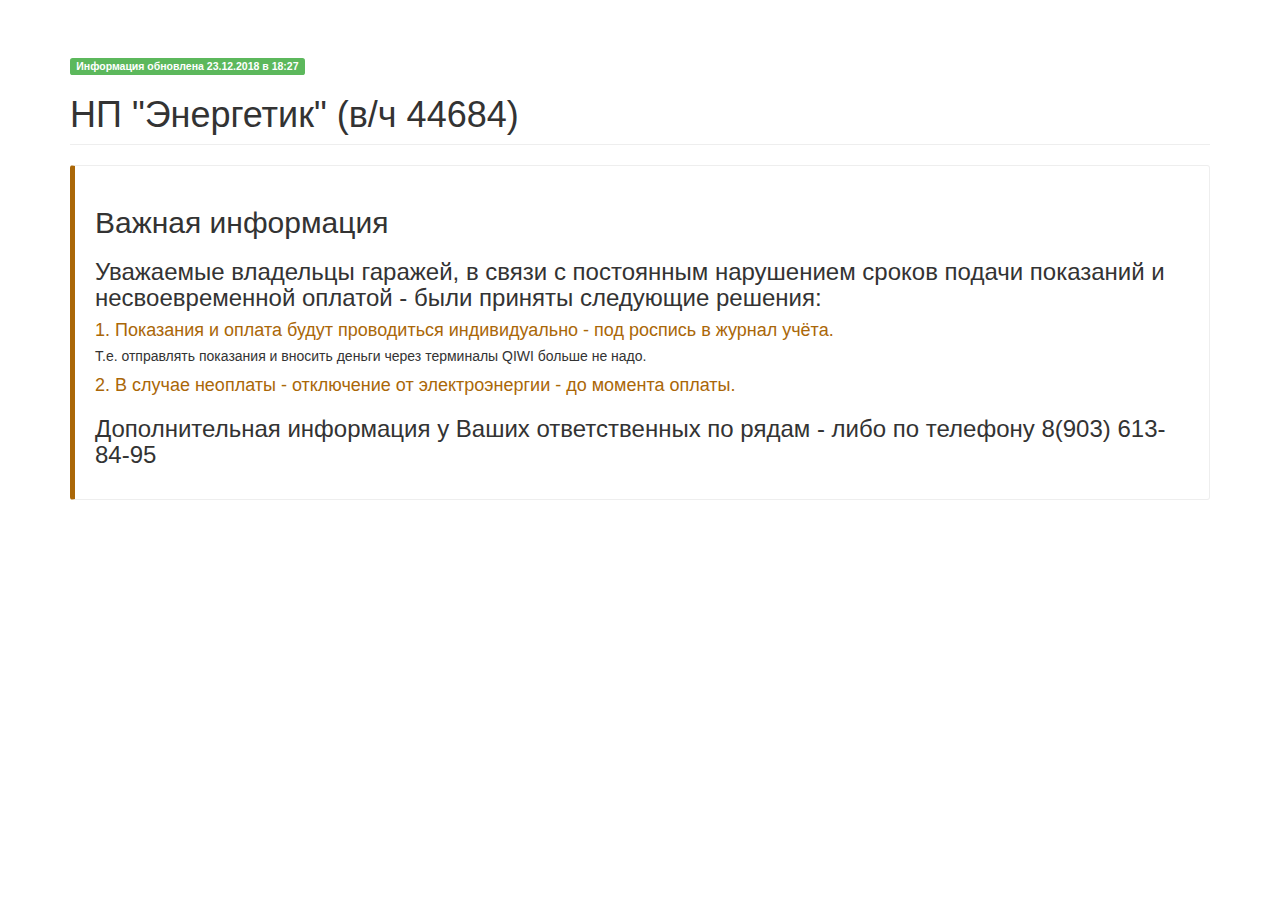
==== commit 85af5b65: "Update index.html" ====
--- a/index.html
+++ b/index.html
@@ -39,7 +39,7 @@
 <p><h3>Уважаемые владельцы гаражей, в связи с постоянным нарушением сроков подачи показаний и несвоевременной оплатой - были приняты следующие решения:</h3></p>
 <p><h4>1. Показания и оплата будут проводиться индивидуально - под роспись в журнал учёта.</h4> Т.е. отправлять показания и вносить деньги через терминалы QIWI больше не надо.</p>
 <p><h4>2. В случае неоплаты - отключение от электроэнергии - до момента оплаты.</h4> </p>
-<p><h3>Дополнительная информация у Ваших ответственных по рядам - либо по (8903) 613-84-95 </h3></p>
+<p><h3>Дополнительная информация у Ваших ответственных по рядам - либо по телефону 8(903) 613-84-95 </h3></p>
 
   </div>
 </div></div></div></div>
